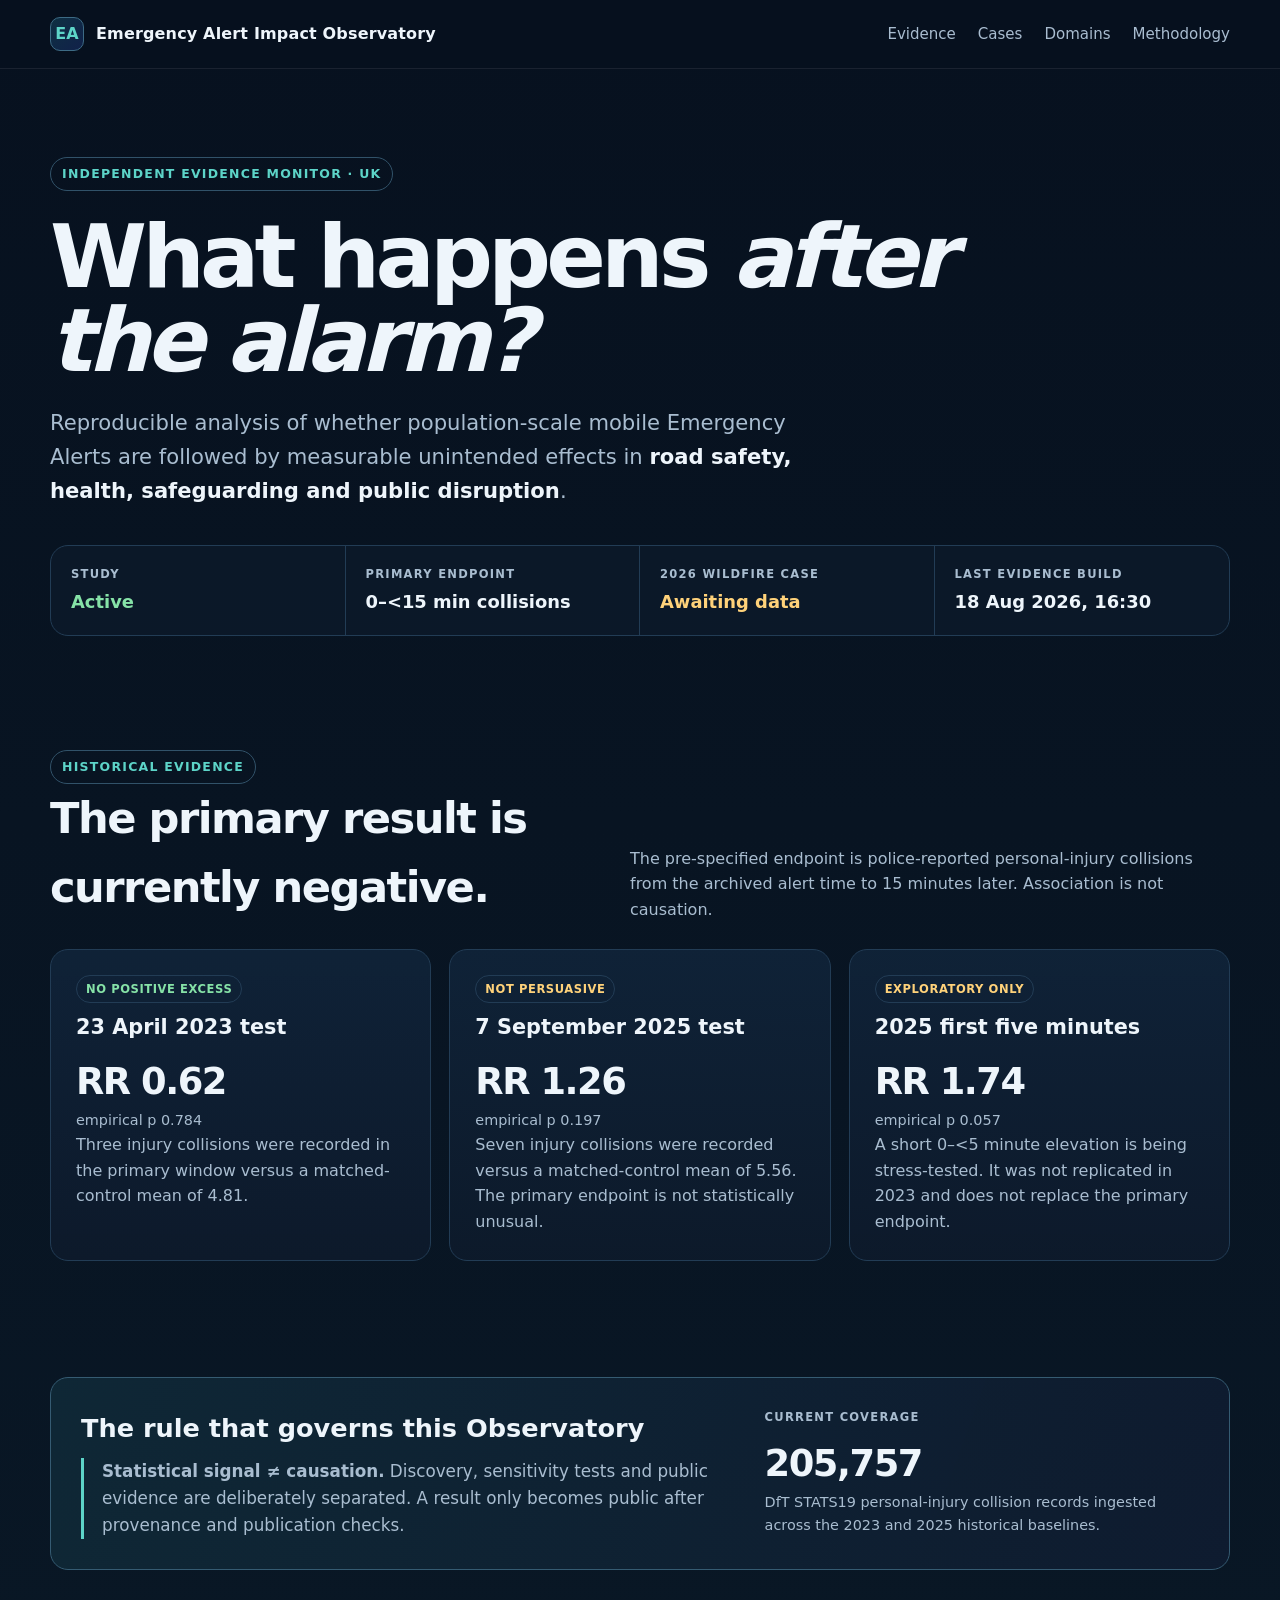
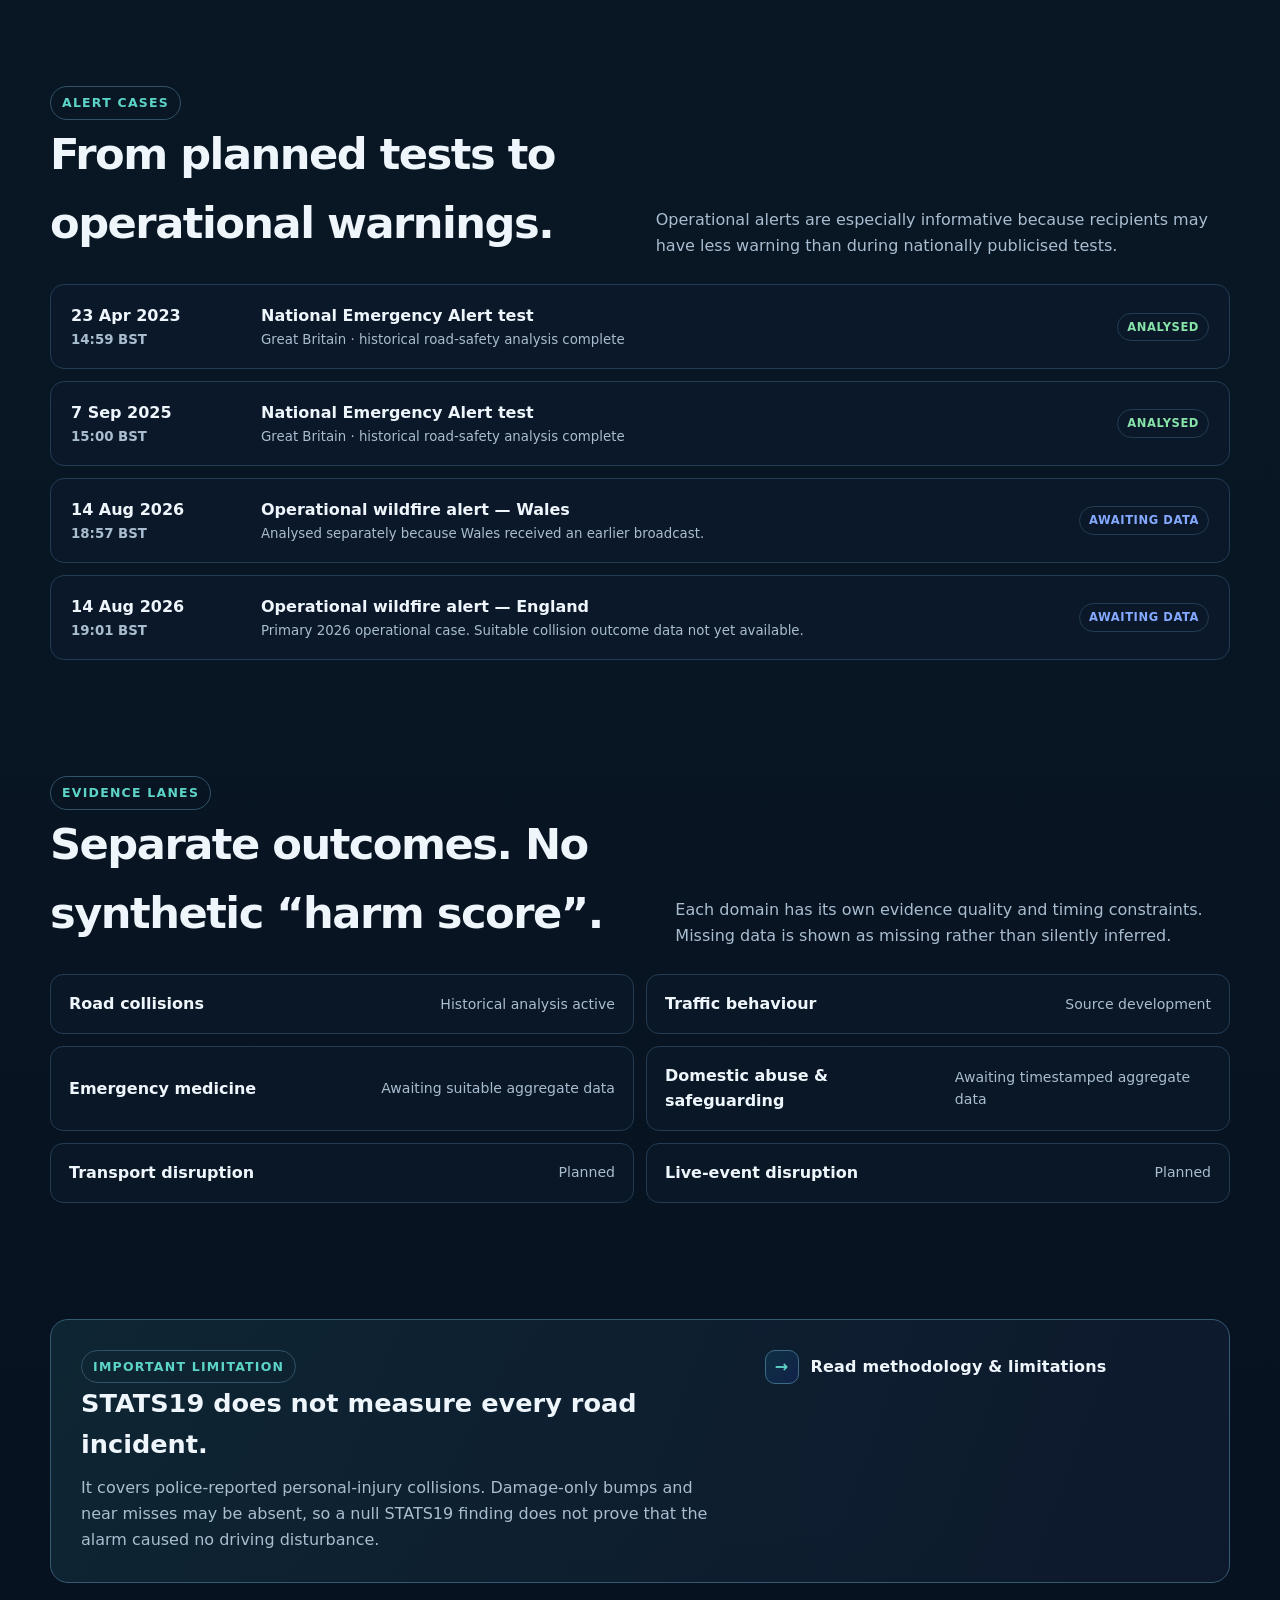
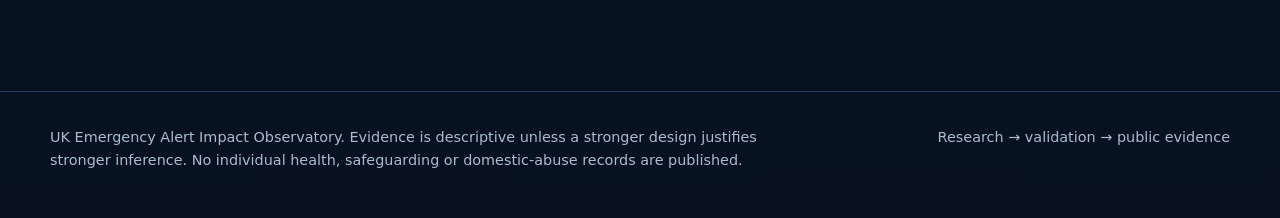
==== index.html @ 48f32cff "Publish Observatory landing page" ====
<!doctype html>
<html lang="en-GB">
<head>
  <meta charset="utf-8">
  <meta name="viewport" content="width=device-width,initial-scale=1">
  <meta name="description" content="Independent, reproducible analysis of whether UK Emergency Alerts have measurable unintended effects on road safety, safeguarding, health and public disruption.">
  <title>UK Emergency Alert Impact Observatory</title>
  <link rel="stylesheet" href="assets/styles.css">
</head>
<body>
<header class="site-header"><div class="wrap nav"><a class="brand" href="./"><span class="mark">EA</span><span>Emergency Alert Impact Observatory</span></a><nav class="nav-links" aria-label="Primary"><a href="#evidence">Evidence</a><a href="#cases">Cases</a><a href="#domains">Domains</a><a href="methodology.html">Methodology</a></nav></div></header>
<main>
<section class="hero"><div class="wrap"><span class="eyebrow">Independent evidence monitor · UK</span><h1>What happens <em>after the alarm?</em></h1><p>Reproducible analysis of whether population-scale mobile Emergency Alerts are followed by measurable unintended effects in <strong>road safety, health, safeguarding and public disruption</strong>.</p><div class="status-strip" aria-label="Study status"><div class="status-item"><div class="kicker">Study</div><div class="metric good">Active</div></div><div class="status-item"><div class="kicker">Primary endpoint</div><div class="metric">0–&lt;15 min collisions</div></div><div class="status-item"><div class="kicker">2026 wildfire case</div><div class="metric wait">Awaiting data</div></div><div class="status-item"><div class="kicker">Last evidence build</div><div class="metric" data-updated>18 Aug 2026</div></div></div></div></section>
<section id="evidence"><div class="wrap"><div class="section-head"><div><span class="eyebrow">Historical evidence</span><h2>The primary result is currently negative.</h2></div><p>The pre-specified endpoint is police-reported personal-injury collisions from the archived alert time to 15 minutes later. Association is not causation.</p></div><div class="grid"><article class="card"><span class="badge good">No positive excess</span><h3>23 April 2023 test</h3><div class="big-number" data-r23>RR 0.62</div><div class="submetric" data-p23>empirical p 0.784</div><p>Three injury collisions were recorded in the primary window versus a matched-control mean of 4.81.</p></article><article class="card"><span class="badge watch">Not persuasive</span><h3>7 September 2025 test</h3><div class="big-number" data-r25>RR 1.26</div><div class="submetric" data-p25>empirical p 0.197</div><p>Seven injury collisions were recorded versus a matched-control mean of 5.56. The primary endpoint is not statistically unusual.</p></article><article class="card"><span class="badge watch">Exploratory only</span><h3>2025 first five minutes</h3><div class="big-number">RR 1.74</div><div class="submetric">empirical p 0.057</div><p>A short 0–&lt;5 minute elevation is being stress-tested. It was not replicated in 2023 and does not replace the primary endpoint.</p></article></div></div></section>
<section><div class="wrap"><div class="callout"><div><h3>The rule that governs this Observatory</h3><p class="principle"><strong>Statistical signal ≠ causation.</strong> Discovery, sensitivity tests and public evidence are deliberately separated. A result only becomes public after provenance and publication checks.</p></div><div><div class="kicker">Current coverage</div><div class="big-number">205,757</div><div class="submetric">DfT STATS19 personal-injury collision records ingested across the 2023 and 2025 historical baselines.</div></div></div></div></section>
<section id="cases"><div class="wrap"><div class="section-head"><div><span class="eyebrow">Alert cases</span><h2>From planned tests to operational warnings.</h2></div><p>Operational alerts are especially informative because recipients may have less warning than during nationally publicised tests.</p></div><div class="timeline"><div class="row"><div class="row-date">23 Apr 2023<small>14:59 BST</small></div><div><strong>National Emergency Alert test</strong><small>Great Britain · historical road-safety analysis complete</small></div><span class="badge good">Analysed</span></div><div class="row"><div class="row-date">7 Sep 2025<small>15:00 BST</small></div><div><strong>National Emergency Alert test</strong><small>Great Britain · historical road-safety analysis complete</small></div><span class="badge good">Analysed</span></div><div class="row"><div class="row-date">14 Aug 2026<small>18:57 BST</small></div><div><strong>Operational wildfire alert — Wales</strong><small>Analysed separately because Wales received an earlier broadcast.</small></div><span class="badge wait">Awaiting data</span></div><div class="row"><div class="row-date">14 Aug 2026<small>19:01 BST</small></div><div><strong>Operational wildfire alert — England</strong><small>Primary 2026 operational case. Suitable collision outcome data not yet available.</small></div><span class="badge wait">Awaiting data</span></div></div></div></section>
<section id="domains"><div class="wrap"><div class="section-head"><div><span class="eyebrow">Evidence lanes</span><h2>Separate outcomes. No synthetic “harm score”.</h2></div><p>Each domain has its own evidence quality and timing constraints. Missing data is shown as missing rather than silently inferred.</p></div><div class="data-lanes"><div class="lane"><span>Road collisions</span><em>Historical analysis active</em></div><div class="lane"><span>Traffic behaviour</span><em>Source development</em></div><div class="lane"><span>Emergency medicine</span><em>Awaiting suitable aggregate data</em></div><div class="lane"><span>Domestic abuse & safeguarding</span><em>Awaiting timestamped aggregate data</em></div><div class="lane"><span>Transport disruption</span><em>Planned</em></div><div class="lane"><span>Live-event disruption</span><em>Planned</em></div></div></div></section>
<section><div class="wrap"><div class="callout"><div><span class="eyebrow">Important limitation</span><h3>STATS19 does not measure every road incident.</h3><p>It covers police-reported personal-injury collisions. Damage-only bumps and near misses may be absent, so a null STATS19 finding does not prove that the alarm caused no driving disturbance.</p></div><div><a class="brand" href="methodology.html"><span class="mark">→</span><span>Read methodology & limitations</span></a></div></div></div></section>
</main>
<footer><div class="wrap footer-grid"><div class="smallprint">UK Emergency Alert Impact Observatory. Evidence is descriptive unless a stronger design justifies stronger inference. No individual health, safeguarding or domestic-abuse records are published.</div><div>Research → validation → public evidence</div></div></footer>
<script src="assets/app.js"></script>
</body></html>
---- assets/styles.css ----
:root{--bg:#07111f;--panel:#0d1a2b;--panel2:#10243a;--text:#eef5fb;--muted:#a9bdd0;--line:#223c55;--accent:#5dd4c8;--accent2:#84a9ff;--warn:#ffd27a;--good:#86e2a7;--max:1180px;--radius:18px}*{box-sizing:border-box}html{scroll-behavior:smooth}body{margin:0;background:linear-gradient(180deg,#07111f 0%,#091725 48%,#07111f 100%);color:var(--text);font:16px/1.6 system-ui,-apple-system,Segoe UI,Roboto,Arial,sans-serif}a{color:inherit}.wrap{width:min(var(--max),calc(100% - 36px));margin:auto}.site-header{position:sticky;top:0;z-index:20;background:rgba(7,17,31,.88);backdrop-filter:blur(14px);border-bottom:1px solid rgba(255,255,255,.08)}.nav{min-height:68px;display:flex;align-items:center;justify-content:space-between;gap:24px}.brand{display:flex;align-items:center;gap:12px;text-decoration:none;font-weight:800;letter-spacing:.01em}.mark{width:34px;height:34px;border-radius:10px;border:1px solid #3d6b85;display:grid;place-items:center;background:linear-gradient(135deg,#0e3042,#11214a);color:var(--accent)}.nav-links{display:flex;gap:22px}.nav-links a{text-decoration:none;color:var(--muted);font-size:.94rem}.nav-links a:hover{color:var(--text)}.hero{padding:88px 0 56px}.eyebrow{display:inline-flex;gap:8px;align-items:center;border:1px solid #315269;border-radius:999px;padding:6px 11px;color:var(--accent);font-size:.78rem;font-weight:800;text-transform:uppercase;letter-spacing:.1em}.hero h1{font-size:clamp(2.6rem,7vw,5.5rem);line-height:.96;letter-spacing:-.055em;margin:24px 0 22px;max-width:970px}.hero p{font-size:clamp(1.05rem,2vw,1.32rem);color:var(--muted);max-width:800px;margin:0}.hero strong{color:var(--text)}.status-strip{margin-top:38px;display:grid;grid-template-columns:repeat(4,1fr);border:1px solid var(--line);border-radius:var(--radius);overflow:hidden;background:rgba(13,26,43,.75)}.status-item{padding:19px 20px;border-right:1px solid var(--line)}.status-item:last-child{border-right:0}.kicker{font-size:.72rem;color:var(--muted);text-transform:uppercase;letter-spacing:.11em;font-weight:800}.metric{font-size:1.12rem;font-weight:760;margin-top:4px}.metric.good{color:var(--good)}.metric.wait{color:var(--warn)}section{padding:58px 0}.section-head{display:flex;justify-content:space-between;gap:30px;align-items:end;margin-bottom:26px}.section-head h2{font-size:clamp(1.75rem,4vw,2.7rem);margin:0;letter-spacing:-.035em}.section-head p{margin:0;max-width:600px;color:var(--muted)}.grid{display:grid;grid-template-columns:repeat(3,1fr);gap:18px}.card{background:linear-gradient(180deg,rgba(16,36,58,.88),rgba(13,26,43,.9));border:1px solid var(--line);border-radius:var(--radius);padding:25px;min-height:230px}.card h3{margin:8px 0 10px;font-size:1.3rem}.card p{color:var(--muted);margin:0}.big-number{font-size:2.3rem;line-height:1;font-weight:850;letter-spacing:-.04em;margin:20px 0 8px}.submetric{color:var(--muted);font-size:.9rem}.badge{display:inline-flex;padding:4px 9px;border-radius:999px;font-size:.72rem;font-weight:800;letter-spacing:.05em;text-transform:uppercase;border:1px solid var(--line)}.badge.good{color:var(--good)}.badge.watch{color:var(--warn)}.badge.wait{color:var(--accent2)}.callout{border:1px solid #355b72;background:linear-gradient(110deg,rgba(26,73,86,.34),rgba(24,36,68,.35));border-radius:var(--radius);padding:30px;display:grid;grid-template-columns:1.2fr .8fr;gap:32px}.callout h3{font-size:1.6rem;margin:0 0 10px}.callout p{color:var(--muted);margin:0}.principle{border-left:3px solid var(--accent);padding-left:18px;font-size:1.05rem}.timeline{display:grid;gap:12px}.row{display:grid;grid-template-columns:170px 1fr auto;gap:20px;align-items:center;padding:18px 20px;border:1px solid var(--line);border-radius:14px;background:rgba(13,26,43,.72)}.row-date{font-weight:750}.row small{display:block;color:var(--muted)}.data-lanes{display:grid;grid-template-columns:repeat(2,1fr);gap:12px}.lane{display:flex;align-items:center;justify-content:space-between;gap:18px;padding:16px 18px;border:1px solid var(--line);border-radius:13px;background:rgba(13,26,43,.6)}.lane span:first-child{font-weight:700}.lane em{font-style:normal;color:var(--muted);font-size:.88rem}footer{border-top:1px solid var(--line);margin-top:50px;padding:34px 0 46px;color:var(--muted);font-size:.9rem}.footer-grid{display:flex;justify-content:space-between;gap:24px}.smallprint{max-width:760px}@media(max-width:850px){.nav-links{display:none}.status-strip,.grid{grid-template-columns:1fr 1fr}.status-item:nth-child(2){border-right:0}.status-item{border-bottom:1px solid var(--line)}.callout{grid-template-columns:1fr}.row{grid-template-columns:1fr}.data-lanes{grid-template-columns:1fr}}@media(max-width:560px){.hero{padding-top:62px}.status-strip,.grid{grid-template-columns:1fr}.status-item{border-right:0}.section-head{align-items:start;flex-direction:column}.footer-grid{flex-direction:column}}
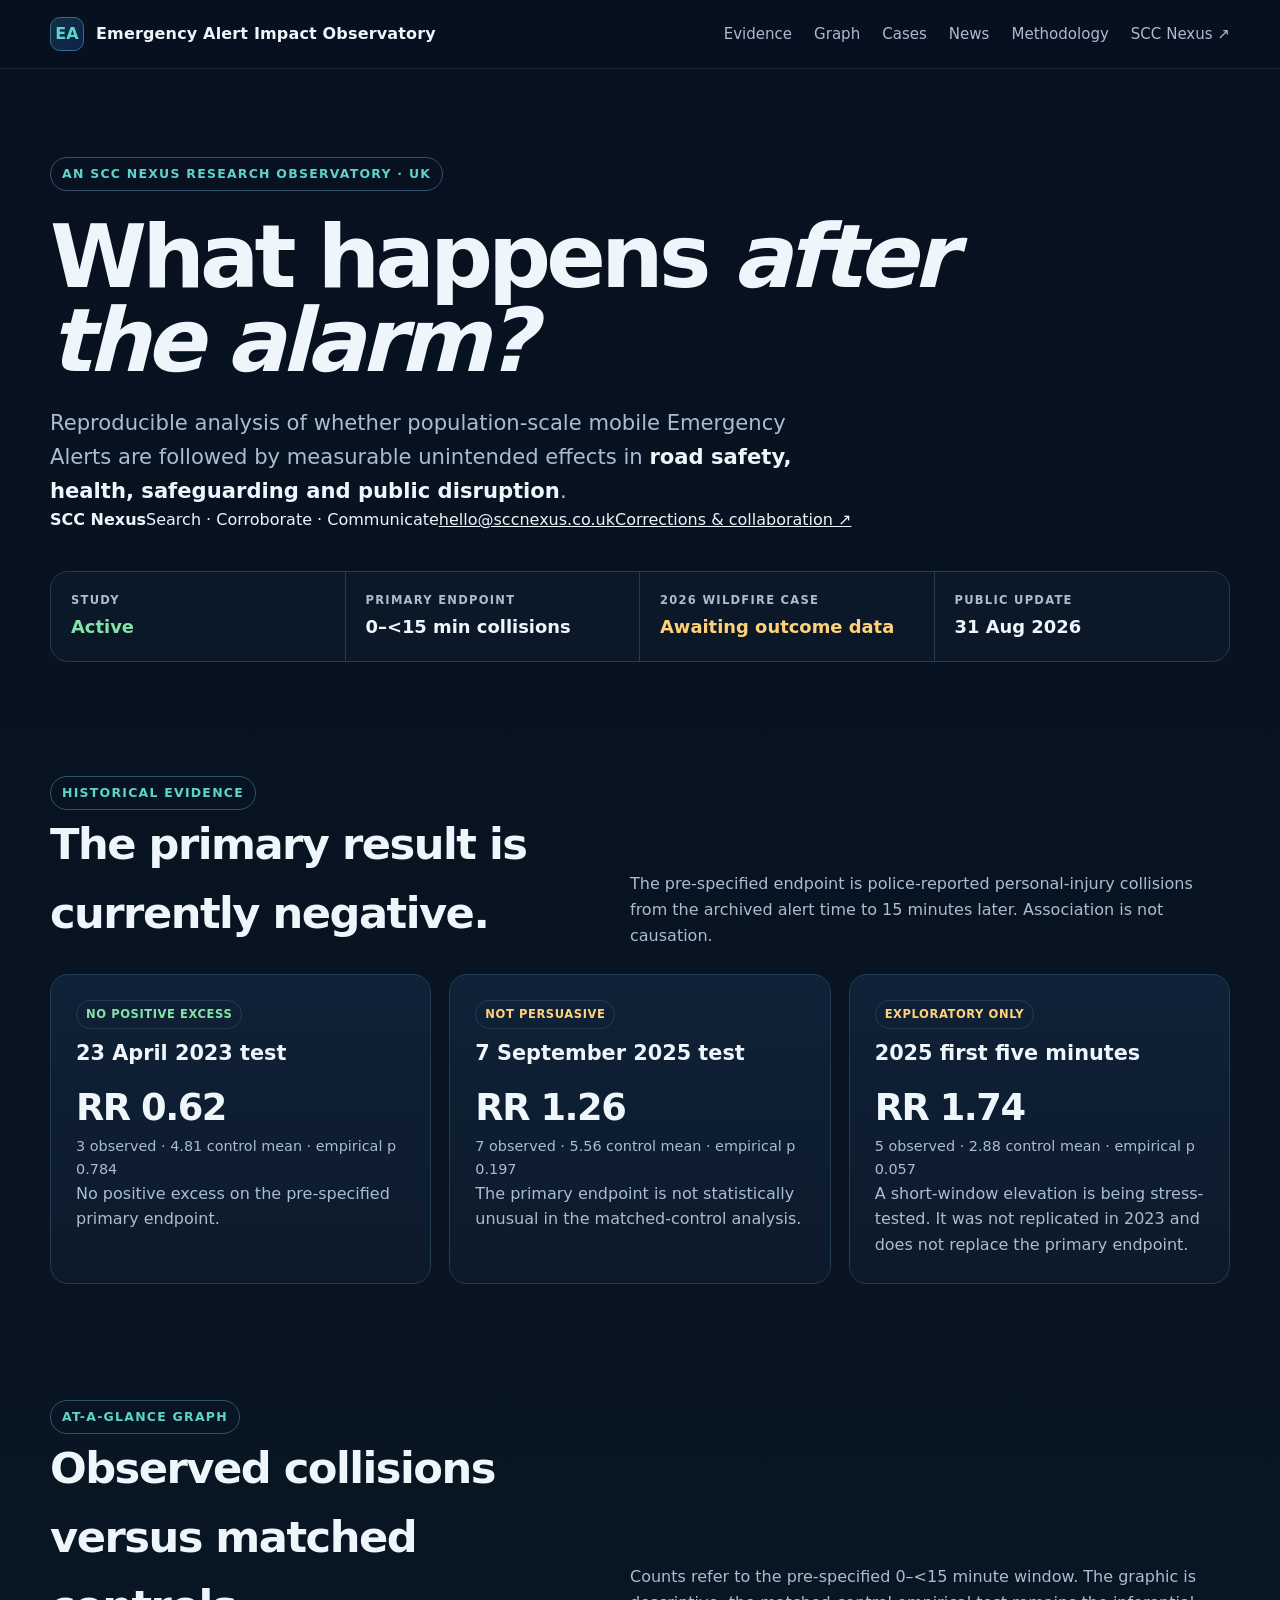
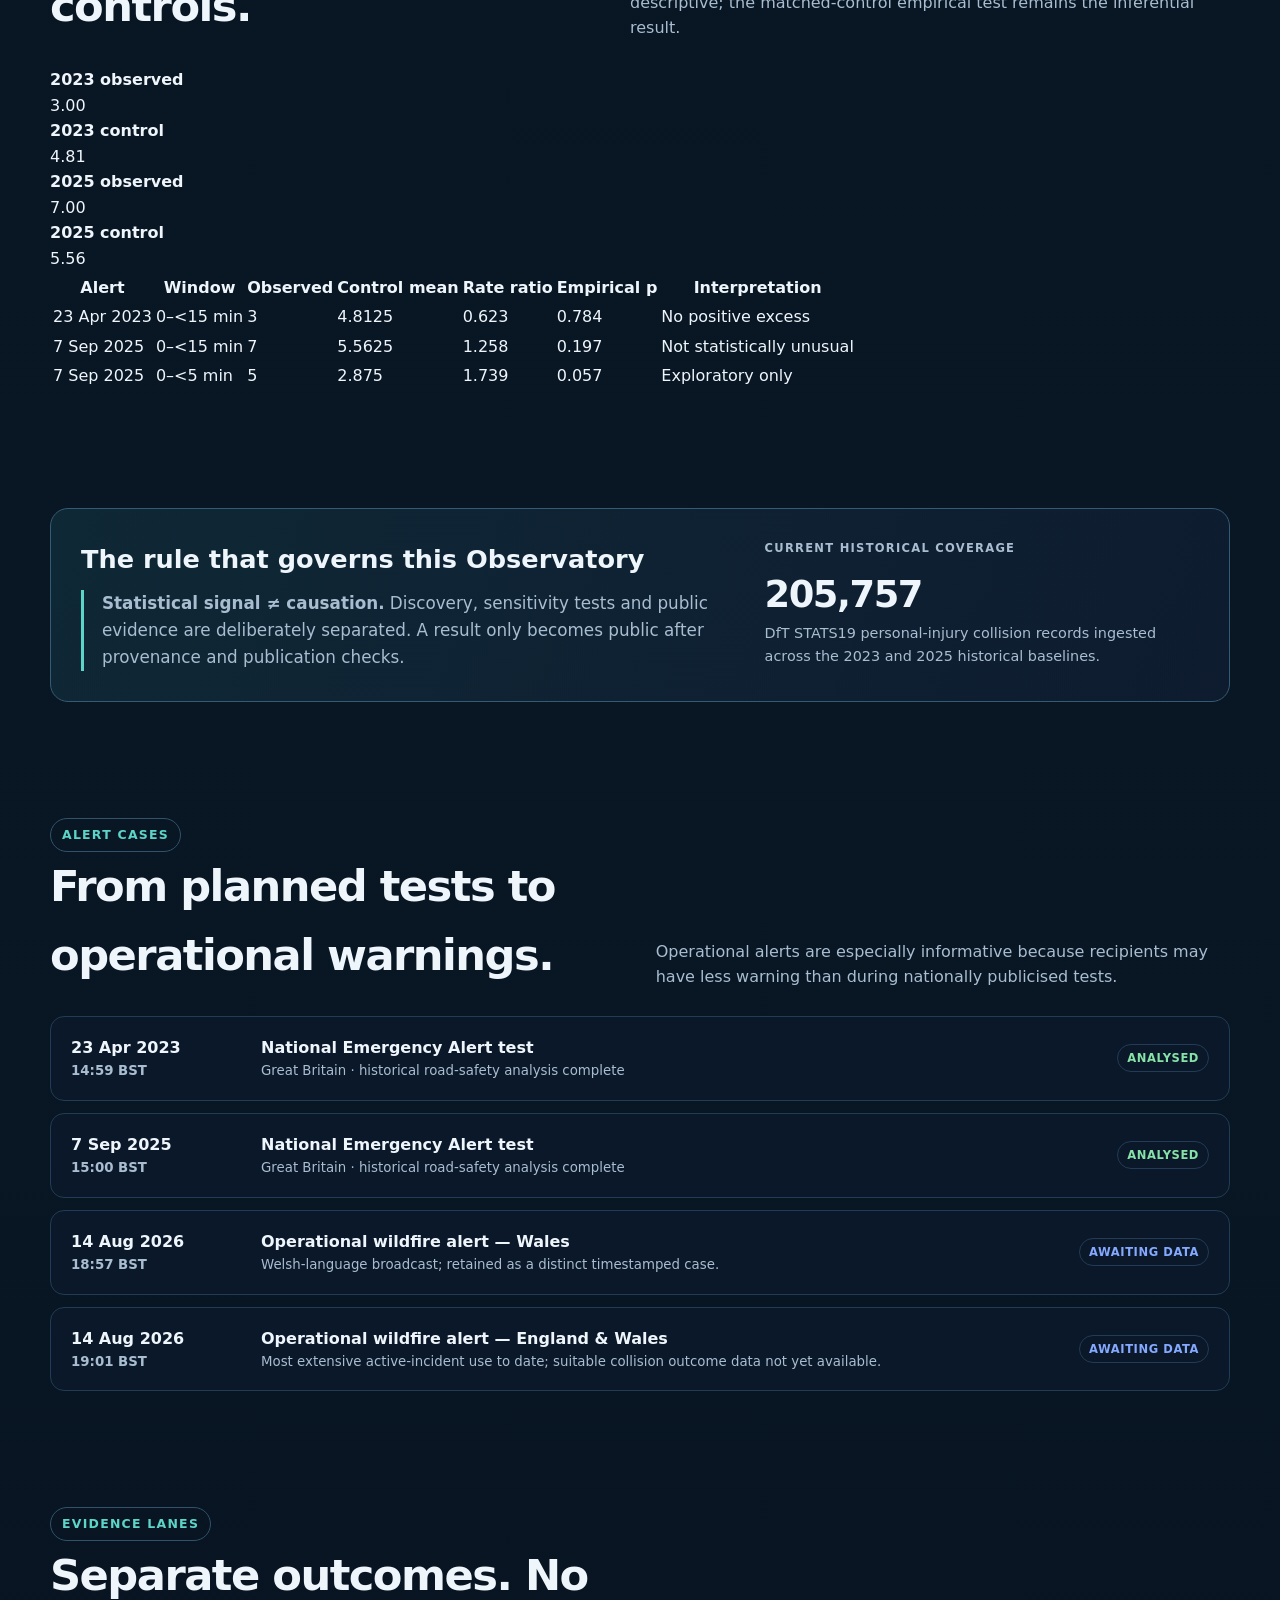
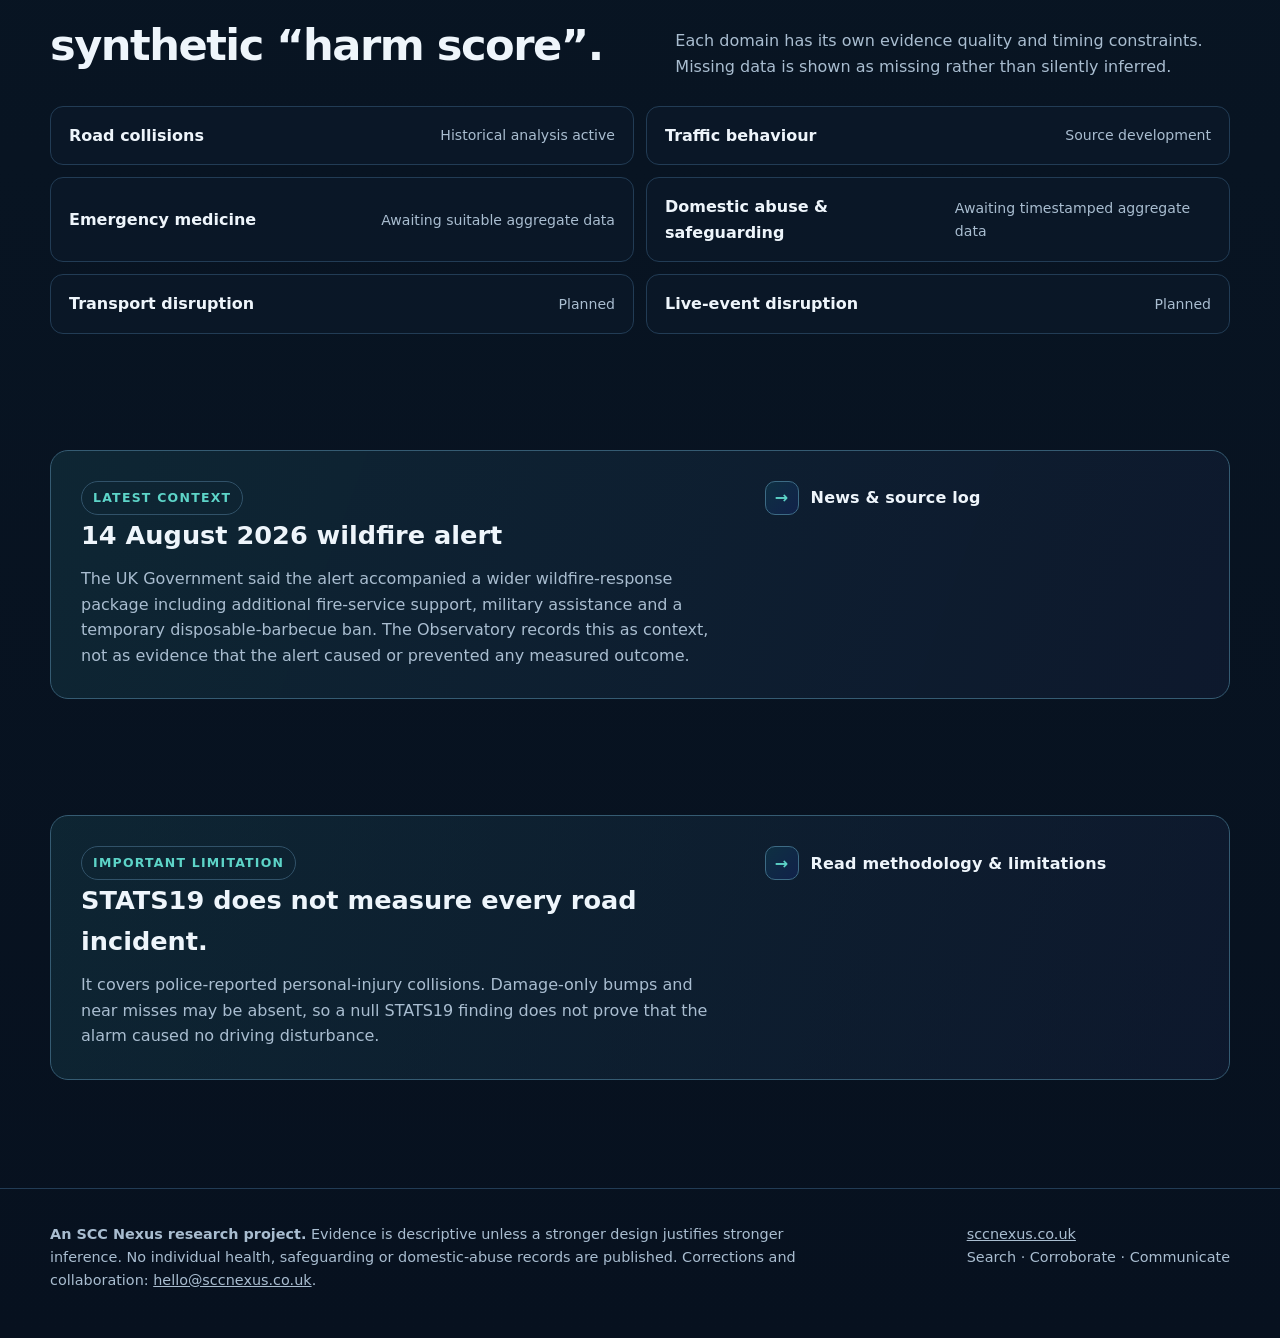
==== commit d543ae04: "Affiliate Observatory with SCC Nexus and expand public evidence dashboard" ====
--- a/index.html
+++ b/index.html
@@ -1,22 +1,22 @@
 <!doctype html>
 <html lang="en-GB">
 <head>
-  <meta charset="utf-8">
-  <meta name="viewport" content="width=device-width,initial-scale=1">
-  <meta name="description" content="Independent, reproducible analysis of whether UK Emergency Alerts have measurable unintended effects on road safety, safeguarding, health and public disruption.">
-  <title>UK Emergency Alert Impact Observatory</title>
-  <link rel="stylesheet" href="assets/styles.css">
+<meta charset="utf-8"><meta name="viewport" content="width=device-width,initial-scale=1">
+<meta name="description" content="SCC Nexus UK Emergency Alert Impact Observatory: independent, reproducible analysis of measurable effects following UK Emergency Alerts.">
+<title>UK Emergency Alert Impact Observatory | SCC Nexus</title>
+<link rel="stylesheet" href="assets/styles.css">
 </head>
 <body>
-<header class="site-header"><div class="wrap nav"><a class="brand" href="./"><span class="mark">EA</span><span>Emergency Alert Impact Observatory</span></a><nav class="nav-links" aria-label="Primary"><a href="#evidence">Evidence</a><a href="#cases">Cases</a><a href="#domains">Domains</a><a href="methodology.html">Methodology</a></nav></div></header>
+<header class="site-header"><div class="wrap nav"><a class="brand" href="./"><span class="mark">EA</span><span>Emergency Alert Impact Observatory</span></a><nav class="nav-links" aria-label="Primary"><a href="#evidence">Evidence</a><a href="#chart">Graph</a><a href="#cases">Cases</a><a href="news.html">News</a><a href="methodology.html">Methodology</a><a href="https://sccnexus.co.uk/" target="_blank" rel="noopener">SCC Nexus ↗</a></nav></div></header>
 <main>
-<section class="hero"><div class="wrap"><span class="eyebrow">Independent evidence monitor · UK</span><h1>What happens <em>after the alarm?</em></h1><p>Reproducible analysis of whether population-scale mobile Emergency Alerts are followed by measurable unintended effects in <strong>road safety, health, safeguarding and public disruption</strong>.</p><div class="status-strip" aria-label="Study status"><div class="status-item"><div class="kicker">Study</div><div class="metric good">Active</div></div><div class="status-item"><div class="kicker">Primary endpoint</div><div class="metric">0–&lt;15 min collisions</div></div><div class="status-item"><div class="kicker">2026 wildfire case</div><div class="metric wait">Awaiting data</div></div><div class="status-item"><div class="kicker">Last evidence build</div><div class="metric" data-updated>18 Aug 2026</div></div></div></div></section>
-<section id="evidence"><div class="wrap"><div class="section-head"><div><span class="eyebrow">Historical evidence</span><h2>The primary result is currently negative.</h2></div><p>The pre-specified endpoint is police-reported personal-injury collisions from the archived alert time to 15 minutes later. Association is not causation.</p></div><div class="grid"><article class="card"><span class="badge good">No positive excess</span><h3>23 April 2023 test</h3><div class="big-number" data-r23>RR 0.62</div><div class="submetric" data-p23>empirical p 0.784</div><p>Three injury collisions were recorded in the primary window versus a matched-control mean of 4.81.</p></article><article class="card"><span class="badge watch">Not persuasive</span><h3>7 September 2025 test</h3><div class="big-number" data-r25>RR 1.26</div><div class="submetric" data-p25>empirical p 0.197</div><p>Seven injury collisions were recorded versus a matched-control mean of 5.56. The primary endpoint is not statistically unusual.</p></article><article class="card"><span class="badge watch">Exploratory only</span><h3>2025 first five minutes</h3><div class="big-number">RR 1.74</div><div class="submetric">empirical p 0.057</div><p>A short 0–&lt;5 minute elevation is being stress-tested. It was not replicated in 2023 and does not replace the primary endpoint.</p></article></div></div></section>
-<section><div class="wrap"><div class="callout"><div><h3>The rule that governs this Observatory</h3><p class="principle"><strong>Statistical signal ≠ causation.</strong> Discovery, sensitivity tests and public evidence are deliberately separated. A result only becomes public after provenance and publication checks.</p></div><div><div class="kicker">Current coverage</div><div class="big-number">205,757</div><div class="submetric">DfT STATS19 personal-injury collision records ingested across the 2023 and 2025 historical baselines.</div></div></div></div></section>
-<section id="cases"><div class="wrap"><div class="section-head"><div><span class="eyebrow">Alert cases</span><h2>From planned tests to operational warnings.</h2></div><p>Operational alerts are especially informative because recipients may have less warning than during nationally publicised tests.</p></div><div class="timeline"><div class="row"><div class="row-date">23 Apr 2023<small>14:59 BST</small></div><div><strong>National Emergency Alert test</strong><small>Great Britain · historical road-safety analysis complete</small></div><span class="badge good">Analysed</span></div><div class="row"><div class="row-date">7 Sep 2025<small>15:00 BST</small></div><div><strong>National Emergency Alert test</strong><small>Great Britain · historical road-safety analysis complete</small></div><span class="badge good">Analysed</span></div><div class="row"><div class="row-date">14 Aug 2026<small>18:57 BST</small></div><div><strong>Operational wildfire alert — Wales</strong><small>Analysed separately because Wales received an earlier broadcast.</small></div><span class="badge wait">Awaiting data</span></div><div class="row"><div class="row-date">14 Aug 2026<small>19:01 BST</small></div><div><strong>Operational wildfire alert — England</strong><small>Primary 2026 operational case. Suitable collision outcome data not yet available.</small></div><span class="badge wait">Awaiting data</span></div></div></div></section>
+<section class="hero"><div class="wrap"><span class="eyebrow">An SCC Nexus research observatory · UK</span><h1>What happens <em>after the alarm?</em></h1><p>Reproducible analysis of whether population-scale mobile Emergency Alerts are followed by measurable unintended effects in <strong>road safety, health, safeguarding and public disruption</strong>.</p><div class="affiliation"><strong>SCC Nexus</strong><span>Search · Corroborate · Communicate</span><a href="mailto:hello@sccnexus.co.uk">hello@sccnexus.co.uk</a><a href="https://sccnexus.co.uk/contact.html" target="_blank" rel="noopener">Corrections & collaboration ↗</a></div><div class="status-strip" aria-label="Study status"><div class="status-item"><div class="kicker">Study</div><div class="metric good">Active</div></div><div class="status-item"><div class="kicker">Primary endpoint</div><div class="metric">0–&lt;15 min collisions</div></div><div class="status-item"><div class="kicker">2026 wildfire case</div><div class="metric wait">Awaiting outcome data</div></div><div class="status-item"><div class="kicker">Public update</div><div class="metric">31 Aug 2026</div></div></div></div></section>
+<section id="evidence"><div class="wrap"><div class="section-head"><div><span class="eyebrow">Historical evidence</span><h2>The primary result is currently negative.</h2></div><p>The pre-specified endpoint is police-reported personal-injury collisions from the archived alert time to 15 minutes later. Association is not causation.</p></div><div class="grid"><article class="card"><span class="badge good">No positive excess</span><h3>23 April 2023 test</h3><div class="big-number">RR 0.62</div><div class="submetric">3 observed · 4.81 control mean · empirical p 0.784</div><p>No positive excess on the pre-specified primary endpoint.</p></article><article class="card"><span class="badge watch">Not persuasive</span><h3>7 September 2025 test</h3><div class="big-number">RR 1.26</div><div class="submetric">7 observed · 5.56 control mean · empirical p 0.197</div><p>The primary endpoint is not statistically unusual in the matched-control analysis.</p></article><article class="card"><span class="badge watch">Exploratory only</span><h3>2025 first five minutes</h3><div class="big-number">RR 1.74</div><div class="submetric">5 observed · 2.88 control mean · empirical p 0.057</div><p>A short-window elevation is being stress-tested. It was not replicated in 2023 and does not replace the primary endpoint.</p></article></div></div></section>
+<section id="chart"><div class="wrap"><div class="section-head"><div><span class="eyebrow">At-a-glance graph</span><h2>Observed collisions versus matched controls.</h2></div><p>Counts refer to the pre-specified 0–&lt;15 minute window. The graphic is descriptive; the matched-control empirical test remains the inferential result.</p></div><div class="chart-card" role="img" aria-label="Observed and matched-control mean personal-injury collision counts for 2023 and 2025 alert tests"><div class="chart-row"><strong>2023 observed</strong><div class="bar"><i style="width:42%"></i></div><span>3.00</span></div><div class="chart-row muted-bar"><strong>2023 control</strong><div class="bar"><i style="width:67%"></i></div><span>4.81</span></div><div class="chart-row"><strong>2025 observed</strong><div class="bar"><i style="width:97%"></i></div><span>7.00</span></div><div class="chart-row muted-bar"><strong>2025 control</strong><div class="bar"><i style="width:77%"></i></div><span>5.56</span></div></div><div class="table-wrap"><table><thead><tr><th>Alert</th><th>Window</th><th>Observed</th><th>Control mean</th><th>Rate ratio</th><th>Empirical p</th><th>Interpretation</th></tr></thead><tbody><tr><td>23 Apr 2023</td><td>0–&lt;15 min</td><td>3</td><td>4.8125</td><td>0.623</td><td>0.784</td><td>No positive excess</td></tr><tr><td>7 Sep 2025</td><td>0–&lt;15 min</td><td>7</td><td>5.5625</td><td>1.258</td><td>0.197</td><td>Not statistically unusual</td></tr><tr><td>7 Sep 2025</td><td>0–&lt;5 min</td><td>5</td><td>2.875</td><td>1.739</td><td>0.057</td><td>Exploratory only</td></tr></tbody></table></div></div></section>
+<section><div class="wrap"><div class="callout"><div><h3>The rule that governs this Observatory</h3><p class="principle"><strong>Statistical signal ≠ causation.</strong> Discovery, sensitivity tests and public evidence are deliberately separated. A result only becomes public after provenance and publication checks.</p></div><div><div class="kicker">Current historical coverage</div><div class="big-number">205,757</div><div class="submetric">DfT STATS19 personal-injury collision records ingested across the 2023 and 2025 historical baselines.</div></div></div></div></section>
+<section id="cases"><div class="wrap"><div class="section-head"><div><span class="eyebrow">Alert cases</span><h2>From planned tests to operational warnings.</h2></div><p>Operational alerts are especially informative because recipients may have less warning than during nationally publicised tests.</p></div><div class="timeline"><div class="row"><div class="row-date">23 Apr 2023<small>14:59 BST</small></div><div><strong>National Emergency Alert test</strong><small>Great Britain · historical road-safety analysis complete</small></div><span class="badge good">Analysed</span></div><div class="row"><div class="row-date">7 Sep 2025<small>15:00 BST</small></div><div><strong>National Emergency Alert test</strong><small>Great Britain · historical road-safety analysis complete</small></div><span class="badge good">Analysed</span></div><div class="row"><div class="row-date">14 Aug 2026<small>18:57 BST</small></div><div><strong>Operational wildfire alert — Wales</strong><small>Welsh-language broadcast; retained as a distinct timestamped case.</small></div><span class="badge wait">Awaiting data</span></div><div class="row"><div class="row-date">14 Aug 2026<small>19:01 BST</small></div><div><strong>Operational wildfire alert — England & Wales</strong><small>Most extensive active-incident use to date; suitable collision outcome data not yet available.</small></div><span class="badge wait">Awaiting data</span></div></div></div></section>
 <section id="domains"><div class="wrap"><div class="section-head"><div><span class="eyebrow">Evidence lanes</span><h2>Separate outcomes. No synthetic “harm score”.</h2></div><p>Each domain has its own evidence quality and timing constraints. Missing data is shown as missing rather than silently inferred.</p></div><div class="data-lanes"><div class="lane"><span>Road collisions</span><em>Historical analysis active</em></div><div class="lane"><span>Traffic behaviour</span><em>Source development</em></div><div class="lane"><span>Emergency medicine</span><em>Awaiting suitable aggregate data</em></div><div class="lane"><span>Domestic abuse & safeguarding</span><em>Awaiting timestamped aggregate data</em></div><div class="lane"><span>Transport disruption</span><em>Planned</em></div><div class="lane"><span>Live-event disruption</span><em>Planned</em></div></div></div></section>
+<section><div class="wrap"><div class="callout"><div><span class="eyebrow">Latest context</span><h3>14 August 2026 wildfire alert</h3><p>The UK Government said the alert accompanied a wider wildfire-response package including additional fire-service support, military assistance and a temporary disposable-barbecue ban. The Observatory records this as context, not as evidence that the alert caused or prevented any measured outcome.</p></div><div><a class="brand" href="news.html"><span class="mark">→</span><span>News & source log</span></a></div></div></div></section>
 <section><div class="wrap"><div class="callout"><div><span class="eyebrow">Important limitation</span><h3>STATS19 does not measure every road incident.</h3><p>It covers police-reported personal-injury collisions. Damage-only bumps and near misses may be absent, so a null STATS19 finding does not prove that the alarm caused no driving disturbance.</p></div><div><a class="brand" href="methodology.html"><span class="mark">→</span><span>Read methodology & limitations</span></a></div></div></div></section>
 </main>
-<footer><div class="wrap footer-grid"><div class="smallprint">UK Emergency Alert Impact Observatory. Evidence is descriptive unless a stronger design justifies stronger inference. No individual health, safeguarding or domestic-abuse records are published.</div><div>Research → validation → public evidence</div></div></footer>
-<script src="assets/app.js"></script>
-</body></html>
+<footer><div class="wrap footer-grid"><div class="smallprint"><strong>An SCC Nexus research project.</strong> Evidence is descriptive unless a stronger design justifies stronger inference. No individual health, safeguarding or domestic-abuse records are published. Corrections and collaboration: <a href="mailto:hello@sccnexus.co.uk">hello@sccnexus.co.uk</a>.</div><div><a href="https://sccnexus.co.uk/" target="_blank" rel="noopener">sccnexus.co.uk</a><br>Search · Corroborate · Communicate</div></div></footer>
+</body></html>
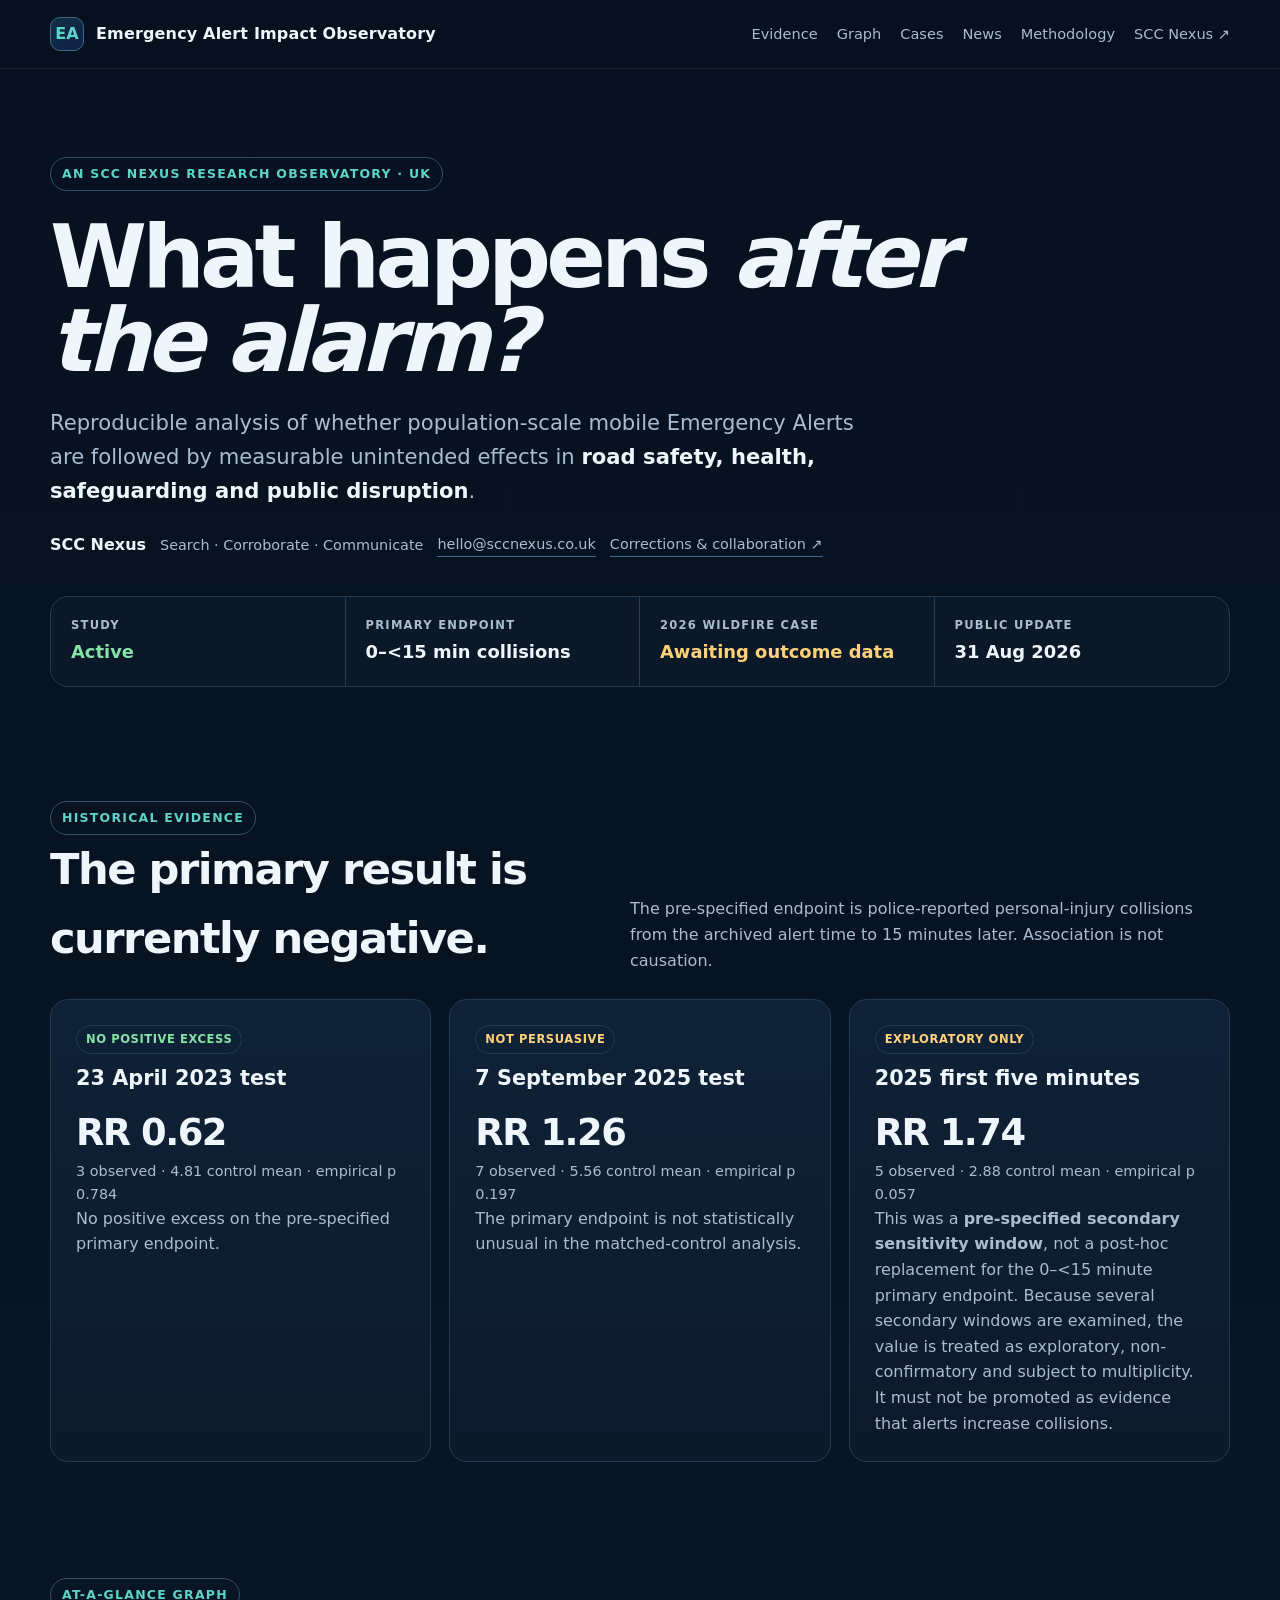
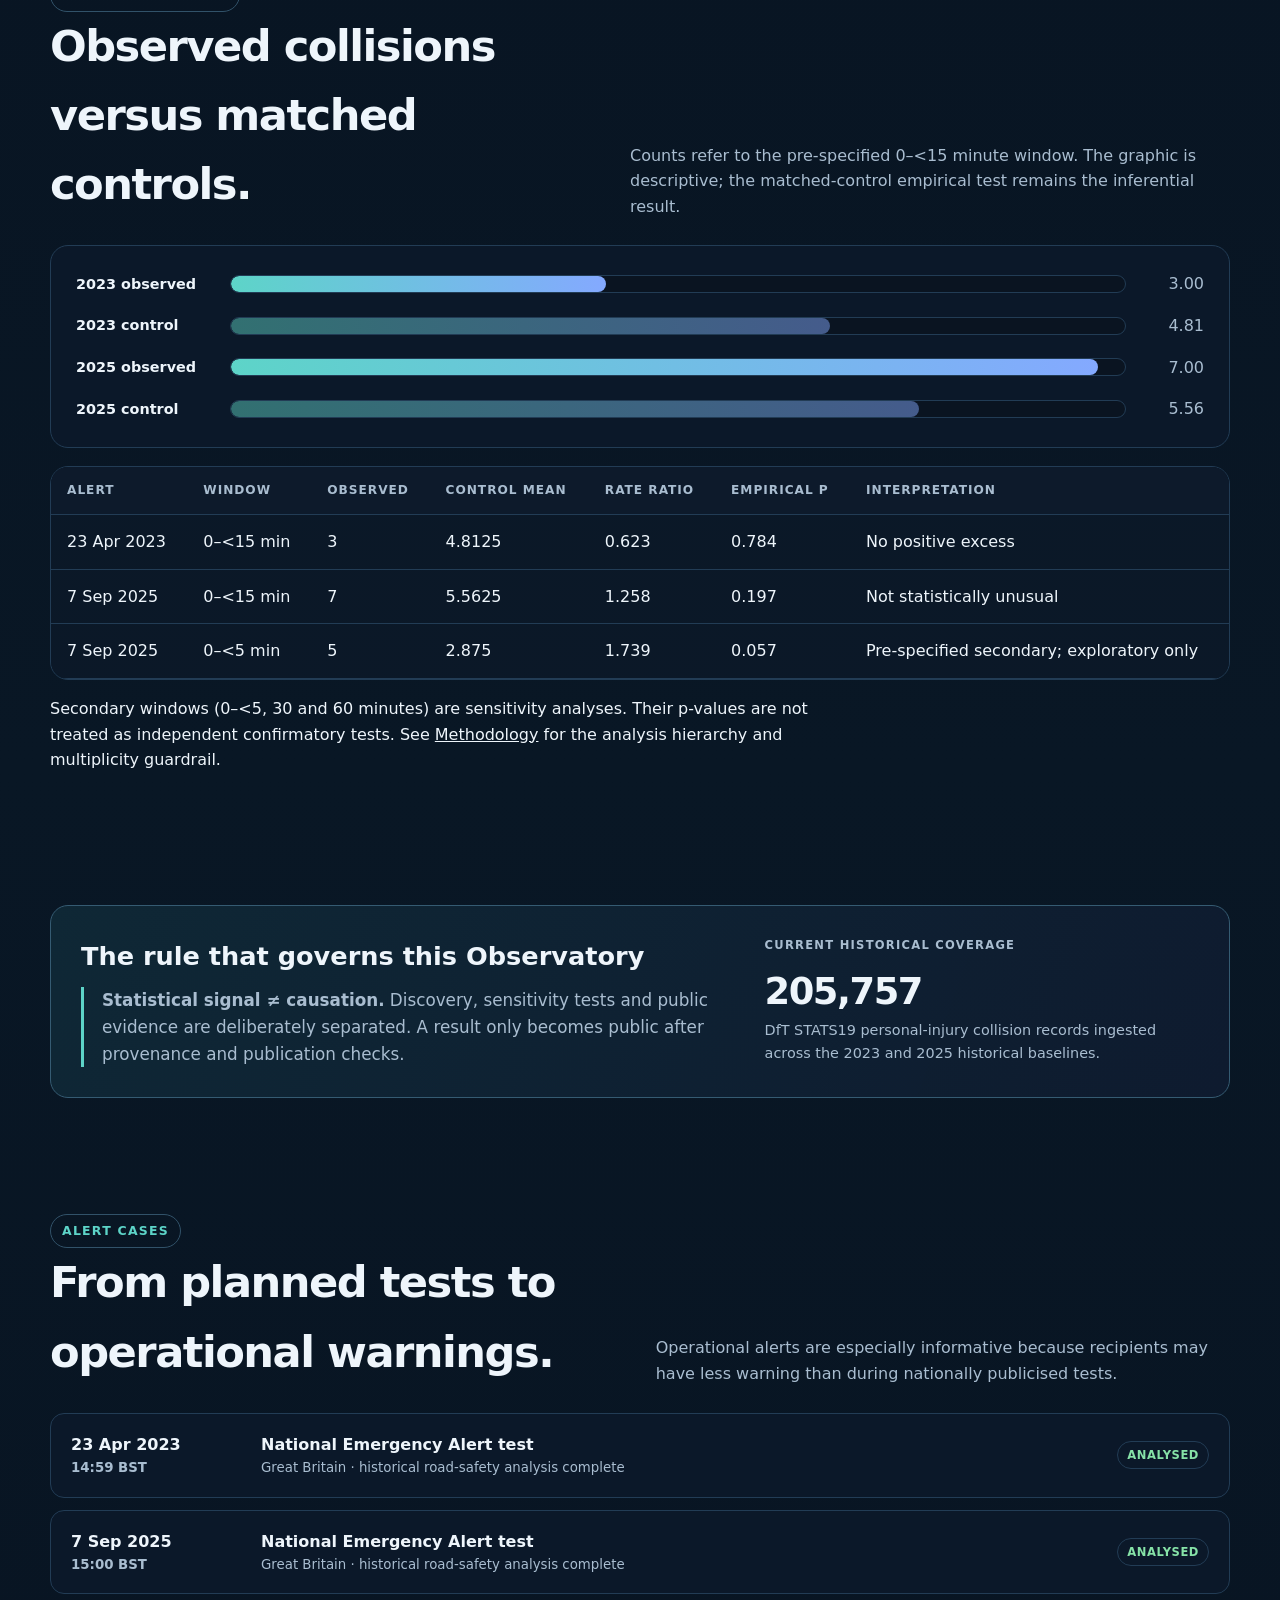
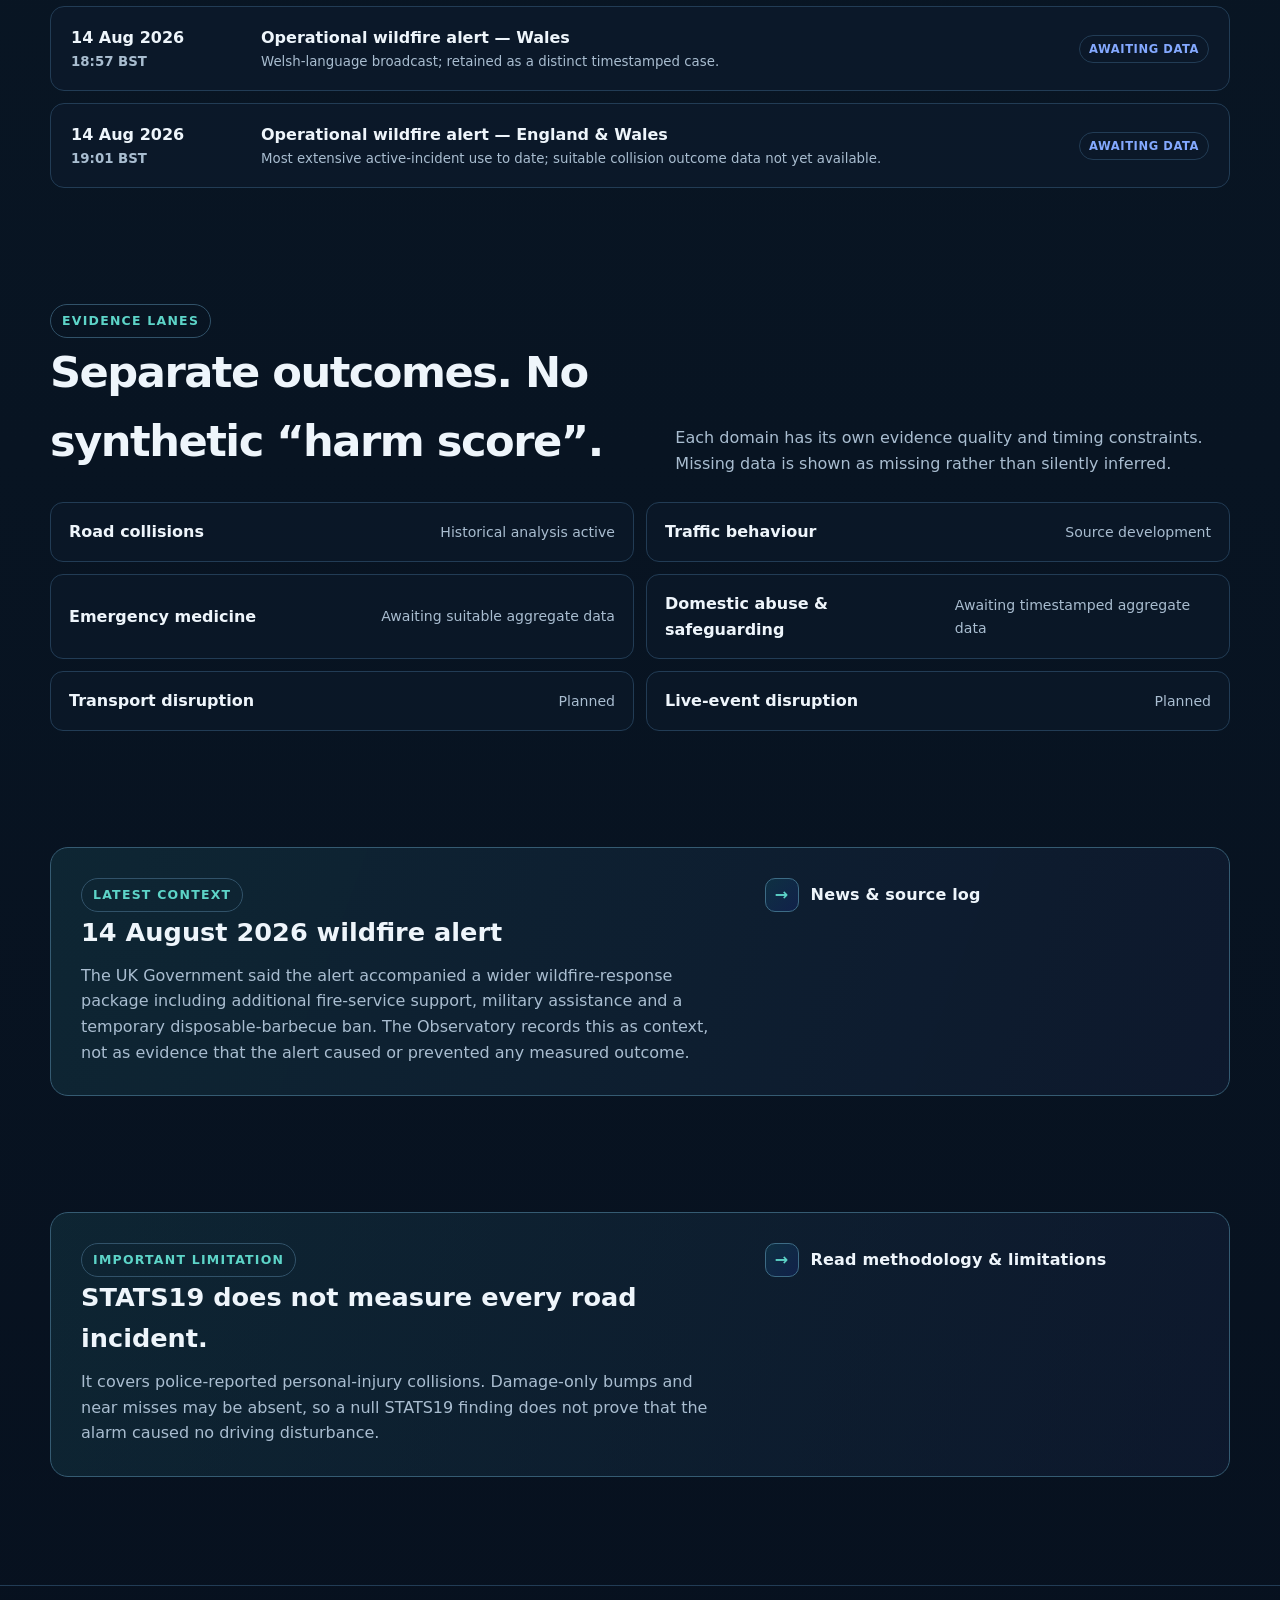
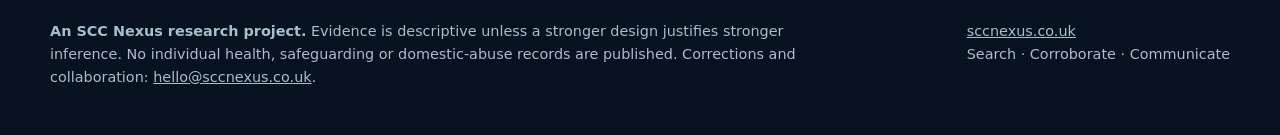
==== commit a08f4d48: "results: harden exploratory-window interpretation" ====
--- a/index.html
+++ b/index.html
@@ -4,14 +4,16 @@
 <meta charset="utf-8"><meta name="viewport" content="width=device-width,initial-scale=1">
 <meta name="description" content="SCC Nexus UK Emergency Alert Impact Observatory: independent, reproducible analysis of measurable effects following UK Emergency Alerts.">
 <title>UK Emergency Alert Impact Observatory | SCC Nexus</title>
+<link rel="canonical" href="https://sccwebdesignwork.github.io/UK-Emergency-Alert-Impact-Observatory/">
+<meta name="robots" content="index,follow">
 <link rel="stylesheet" href="assets/styles.css">
 </head>
 <body>
 <header class="site-header"><div class="wrap nav"><a class="brand" href="./"><span class="mark">EA</span><span>Emergency Alert Impact Observatory</span></a><nav class="nav-links" aria-label="Primary"><a href="#evidence">Evidence</a><a href="#chart">Graph</a><a href="#cases">Cases</a><a href="news.html">News</a><a href="methodology.html">Methodology</a><a href="https://sccnexus.co.uk/" target="_blank" rel="noopener">SCC Nexus ↗</a></nav></div></header>
 <main>
 <section class="hero"><div class="wrap"><span class="eyebrow">An SCC Nexus research observatory · UK</span><h1>What happens <em>after the alarm?</em></h1><p>Reproducible analysis of whether population-scale mobile Emergency Alerts are followed by measurable unintended effects in <strong>road safety, health, safeguarding and public disruption</strong>.</p><div class="affiliation"><strong>SCC Nexus</strong><span>Search · Corroborate · Communicate</span><a href="mailto:hello@sccnexus.co.uk">hello@sccnexus.co.uk</a><a href="https://sccnexus.co.uk/contact.html" target="_blank" rel="noopener">Corrections & collaboration ↗</a></div><div class="status-strip" aria-label="Study status"><div class="status-item"><div class="kicker">Study</div><div class="metric good">Active</div></div><div class="status-item"><div class="kicker">Primary endpoint</div><div class="metric">0–&lt;15 min collisions</div></div><div class="status-item"><div class="kicker">2026 wildfire case</div><div class="metric wait">Awaiting outcome data</div></div><div class="status-item"><div class="kicker">Public update</div><div class="metric">31 Aug 2026</div></div></div></div></section>
-<section id="evidence"><div class="wrap"><div class="section-head"><div><span class="eyebrow">Historical evidence</span><h2>The primary result is currently negative.</h2></div><p>The pre-specified endpoint is police-reported personal-injury collisions from the archived alert time to 15 minutes later. Association is not causation.</p></div><div class="grid"><article class="card"><span class="badge good">No positive excess</span><h3>23 April 2023 test</h3><div class="big-number">RR 0.62</div><div class="submetric">3 observed · 4.81 control mean · empirical p 0.784</div><p>No positive excess on the pre-specified primary endpoint.</p></article><article class="card"><span class="badge watch">Not persuasive</span><h3>7 September 2025 test</h3><div class="big-number">RR 1.26</div><div class="submetric">7 observed · 5.56 control mean · empirical p 0.197</div><p>The primary endpoint is not statistically unusual in the matched-control analysis.</p></article><article class="card"><span class="badge watch">Exploratory only</span><h3>2025 first five minutes</h3><div class="big-number">RR 1.74</div><div class="submetric">5 observed · 2.88 control mean · empirical p 0.057</div><p>A short-window elevation is being stress-tested. It was not replicated in 2023 and does not replace the primary endpoint.</p></article></div></div></section>
-<section id="chart"><div class="wrap"><div class="section-head"><div><span class="eyebrow">At-a-glance graph</span><h2>Observed collisions versus matched controls.</h2></div><p>Counts refer to the pre-specified 0–&lt;15 minute window. The graphic is descriptive; the matched-control empirical test remains the inferential result.</p></div><div class="chart-card" role="img" aria-label="Observed and matched-control mean personal-injury collision counts for 2023 and 2025 alert tests"><div class="chart-row"><strong>2023 observed</strong><div class="bar"><i style="width:42%"></i></div><span>3.00</span></div><div class="chart-row muted-bar"><strong>2023 control</strong><div class="bar"><i style="width:67%"></i></div><span>4.81</span></div><div class="chart-row"><strong>2025 observed</strong><div class="bar"><i style="width:97%"></i></div><span>7.00</span></div><div class="chart-row muted-bar"><strong>2025 control</strong><div class="bar"><i style="width:77%"></i></div><span>5.56</span></div></div><div class="table-wrap"><table><thead><tr><th>Alert</th><th>Window</th><th>Observed</th><th>Control mean</th><th>Rate ratio</th><th>Empirical p</th><th>Interpretation</th></tr></thead><tbody><tr><td>23 Apr 2023</td><td>0–&lt;15 min</td><td>3</td><td>4.8125</td><td>0.623</td><td>0.784</td><td>No positive excess</td></tr><tr><td>7 Sep 2025</td><td>0–&lt;15 min</td><td>7</td><td>5.5625</td><td>1.258</td><td>0.197</td><td>Not statistically unusual</td></tr><tr><td>7 Sep 2025</td><td>0–&lt;5 min</td><td>5</td><td>2.875</td><td>1.739</td><td>0.057</td><td>Exploratory only</td></tr></tbody></table></div></div></section>
+<section id="evidence"><div class="wrap"><div class="section-head"><div><span class="eyebrow">Historical evidence</span><h2>The primary result is currently negative.</h2></div><p>The pre-specified endpoint is police-reported personal-injury collisions from the archived alert time to 15 minutes later. Association is not causation.</p></div><div class="grid"><article class="card"><span class="badge good">No positive excess</span><h3>23 April 2023 test</h3><div class="big-number">RR 0.62</div><div class="submetric">3 observed · 4.81 control mean · empirical p 0.784</div><p>No positive excess on the pre-specified primary endpoint.</p></article><article class="card"><span class="badge watch">Not persuasive</span><h3>7 September 2025 test</h3><div class="big-number">RR 1.26</div><div class="submetric">7 observed · 5.56 control mean · empirical p 0.197</div><p>The primary endpoint is not statistically unusual in the matched-control analysis.</p></article><article class="card"><span class="badge watch">Exploratory only</span><h3>2025 first five minutes</h3><div class="big-number">RR 1.74</div><div class="submetric">5 observed · 2.88 control mean · empirical p 0.057</div><p>This was a <strong>pre-specified secondary sensitivity window</strong>, not a post-hoc replacement for the 0–&lt;15 minute primary endpoint. Because several secondary windows are examined, the value is treated as exploratory, non-confirmatory and subject to multiplicity. It must not be promoted as evidence that alerts increase collisions.</p></article></div></div></section>
+<section id="chart"><div class="wrap"><div class="section-head"><div><span class="eyebrow">At-a-glance graph</span><h2>Observed collisions versus matched controls.</h2></div><p>Counts refer to the pre-specified 0–&lt;15 minute window. The graphic is descriptive; the matched-control empirical test remains the inferential result.</p></div><div class="chart-card" role="img" aria-label="Observed and matched-control mean personal-injury collision counts for 2023 and 2025 alert tests"><div class="chart-row"><strong>2023 observed</strong><div class="bar"><i style="width:42%"></i></div><span>3.00</span></div><div class="chart-row muted-bar"><strong>2023 control</strong><div class="bar"><i style="width:67%"></i></div><span>4.81</span></div><div class="chart-row"><strong>2025 observed</strong><div class="bar"><i style="width:97%"></i></div><span>7.00</span></div><div class="chart-row muted-bar"><strong>2025 control</strong><div class="bar"><i style="width:77%"></i></div><span>5.56</span></div></div><div class="table-wrap"><table><thead><tr><th>Alert</th><th>Window</th><th>Observed</th><th>Control mean</th><th>Rate ratio</th><th>Empirical p</th><th>Interpretation</th></tr></thead><tbody><tr><td>23 Apr 2023</td><td>0–&lt;15 min</td><td>3</td><td>4.8125</td><td>0.623</td><td>0.784</td><td>No positive excess</td></tr><tr><td>7 Sep 2025</td><td>0–&lt;15 min</td><td>7</td><td>5.5625</td><td>1.258</td><td>0.197</td><td>Not statistically unusual</td></tr><tr><td>7 Sep 2025</td><td>0–&lt;5 min</td><td>5</td><td>2.875</td><td>1.739</td><td>0.057</td><td>Pre-specified secondary; exploratory only</td></tr></tbody></table></div><p class="smallprint">Secondary windows (0–&lt;5, 30 and 60 minutes) are sensitivity analyses. Their p-values are not treated as independent confirmatory tests. See <a href="methodology.html">Methodology</a> for the analysis hierarchy and multiplicity guardrail.</p></div></section>
 <section><div class="wrap"><div class="callout"><div><h3>The rule that governs this Observatory</h3><p class="principle"><strong>Statistical signal ≠ causation.</strong> Discovery, sensitivity tests and public evidence are deliberately separated. A result only becomes public after provenance and publication checks.</p></div><div><div class="kicker">Current historical coverage</div><div class="big-number">205,757</div><div class="submetric">DfT STATS19 personal-injury collision records ingested across the 2023 and 2025 historical baselines.</div></div></div></div></section>
 <section id="cases"><div class="wrap"><div class="section-head"><div><span class="eyebrow">Alert cases</span><h2>From planned tests to operational warnings.</h2></div><p>Operational alerts are especially informative because recipients may have less warning than during nationally publicised tests.</p></div><div class="timeline"><div class="row"><div class="row-date">23 Apr 2023<small>14:59 BST</small></div><div><strong>National Emergency Alert test</strong><small>Great Britain · historical road-safety analysis complete</small></div><span class="badge good">Analysed</span></div><div class="row"><div class="row-date">7 Sep 2025<small>15:00 BST</small></div><div><strong>National Emergency Alert test</strong><small>Great Britain · historical road-safety analysis complete</small></div><span class="badge good">Analysed</span></div><div class="row"><div class="row-date">14 Aug 2026<small>18:57 BST</small></div><div><strong>Operational wildfire alert — Wales</strong><small>Welsh-language broadcast; retained as a distinct timestamped case.</small></div><span class="badge wait">Awaiting data</span></div><div class="row"><div class="row-date">14 Aug 2026<small>19:01 BST</small></div><div><strong>Operational wildfire alert — England & Wales</strong><small>Most extensive active-incident use to date; suitable collision outcome data not yet available.</small></div><span class="badge wait">Awaiting data</span></div></div></div></section>
 <section id="domains"><div class="wrap"><div class="section-head"><div><span class="eyebrow">Evidence lanes</span><h2>Separate outcomes. No synthetic “harm score”.</h2></div><p>Each domain has its own evidence quality and timing constraints. Missing data is shown as missing rather than silently inferred.</p></div><div class="data-lanes"><div class="lane"><span>Road collisions</span><em>Historical analysis active</em></div><div class="lane"><span>Traffic behaviour</span><em>Source development</em></div><div class="lane"><span>Emergency medicine</span><em>Awaiting suitable aggregate data</em></div><div class="lane"><span>Domestic abuse & safeguarding</span><em>Awaiting timestamped aggregate data</em></div><div class="lane"><span>Transport disruption</span><em>Planned</em></div><div class="lane"><span>Live-event disruption</span><em>Planned</em></div></div></div></section>
--- a/assets/styles.css
+++ b/assets/styles.css
@@ -1 +1 @@
-:root{--bg:#07111f;--panel:#0d1a2b;--panel2:#10243a;--text:#eef5fb;--muted:#a9bdd0;--line:#223c55;--accent:#5dd4c8;--accent2:#84a9ff;--warn:#ffd27a;--good:#86e2a7;--max:1180px;--radius:18px}*{box-sizing:border-box}html{scroll-behavior:smooth}body{margin:0;background:linear-gradient(180deg,#07111f 0%,#091725 48%,#07111f 100%);color:var(--text);font:16px/1.6 system-ui,-apple-system,Segoe UI,Roboto,Arial,sans-serif}a{color:inherit}.wrap{width:min(var(--max),calc(100% - 36px));margin:auto}.site-header{position:sticky;top:0;z-index:20;background:rgba(7,17,31,.88);backdrop-filter:blur(14px);border-bottom:1px solid rgba(255,255,255,.08)}.nav{min-height:68px;display:flex;align-items:center;justify-content:space-between;gap:24px}.brand{display:flex;align-items:center;gap:12px;text-decoration:none;font-weight:800;letter-spacing:.01em}.mark{width:34px;height:34px;border-radius:10px;border:1px solid #3d6b85;display:grid;place-items:center;background:linear-gradient(135deg,#0e3042,#11214a);color:var(--accent)}.nav-links{display:flex;gap:22px}.nav-links a{text-decoration:none;color:var(--muted);font-size:.94rem}.nav-links a:hover{color:var(--text)}.hero{padding:88px 0 56px}.eyebrow{display:inline-flex;gap:8px;align-items:center;border:1px solid #315269;border-radius:999px;padding:6px 11px;color:var(--accent);font-size:.78rem;font-weight:800;text-transform:uppercase;letter-spacing:.1em}.hero h1{font-size:clamp(2.6rem,7vw,5.5rem);line-height:.96;letter-spacing:-.055em;margin:24px 0 22px;max-width:970px}.hero p{font-size:clamp(1.05rem,2vw,1.32rem);color:var(--muted);max-width:800px;margin:0}.hero strong{color:var(--text)}.status-strip{margin-top:38px;display:grid;grid-template-columns:repeat(4,1fr);border:1px solid var(--line);border-radius:var(--radius);overflow:hidden;background:rgba(13,26,43,.75)}.status-item{padding:19px 20px;border-right:1px solid var(--line)}.status-item:last-child{border-right:0}.kicker{font-size:.72rem;color:var(--muted);text-transform:uppercase;letter-spacing:.11em;font-weight:800}.metric{font-size:1.12rem;font-weight:760;margin-top:4px}.metric.good{color:var(--good)}.metric.wait{color:var(--warn)}section{padding:58px 0}.section-head{display:flex;justify-content:space-between;gap:30px;align-items:end;margin-bottom:26px}.section-head h2{font-size:clamp(1.75rem,4vw,2.7rem);margin:0;letter-spacing:-.035em}.section-head p{margin:0;max-width:600px;color:var(--muted)}.grid{display:grid;grid-template-columns:repeat(3,1fr);gap:18px}.card{background:linear-gradient(180deg,rgba(16,36,58,.88),rgba(13,26,43,.9));border:1px solid var(--line);border-radius:var(--radius);padding:25px;min-height:230px}.card h3{margin:8px 0 10px;font-size:1.3rem}.card p{color:var(--muted);margin:0}.big-number{font-size:2.3rem;line-height:1;font-weight:850;letter-spacing:-.04em;margin:20px 0 8px}.submetric{color:var(--muted);font-size:.9rem}.badge{display:inline-flex;padding:4px 9px;border-radius:999px;font-size:.72rem;font-weight:800;letter-spacing:.05em;text-transform:uppercase;border:1px solid var(--line)}.badge.good{color:var(--good)}.badge.watch{color:var(--warn)}.badge.wait{color:var(--accent2)}.callout{border:1px solid #355b72;background:linear-gradient(110deg,rgba(26,73,86,.34),rgba(24,36,68,.35));border-radius:var(--radius);padding:30px;display:grid;grid-template-columns:1.2fr .8fr;gap:32px}.callout h3{font-size:1.6rem;margin:0 0 10px}.callout p{color:var(--muted);margin:0}.principle{border-left:3px solid var(--accent);padding-left:18px;font-size:1.05rem}.timeline{display:grid;gap:12px}.row{display:grid;grid-template-columns:170px 1fr auto;gap:20px;align-items:center;padding:18px 20px;border:1px solid var(--line);border-radius:14px;background:rgba(13,26,43,.72)}.row-date{font-weight:750}.row small{display:block;color:var(--muted)}.data-lanes{display:grid;grid-template-columns:repeat(2,1fr);gap:12px}.lane{display:flex;align-items:center;justify-content:space-between;gap:18px;padding:16px 18px;border:1px solid var(--line);border-radius:13px;background:rgba(13,26,43,.6)}.lane span:first-child{font-weight:700}.lane em{font-style:normal;color:var(--muted);font-size:.88rem}footer{border-top:1px solid var(--line);margin-top:50px;padding:34px 0 46px;color:var(--muted);font-size:.9rem}.footer-grid{display:flex;justify-content:space-between;gap:24px}.smallprint{max-width:760px}@media(max-width:850px){.nav-links{display:none}.status-strip,.grid{grid-template-columns:1fr 1fr}.status-item:nth-child(2){border-right:0}.status-item{border-bottom:1px solid var(--line)}.callout{grid-template-columns:1fr}.row{grid-template-columns:1fr}.data-lanes{grid-template-columns:1fr}}@media(max-width:560px){.hero{padding-top:62px}.status-strip,.grid{grid-template-columns:1fr}.status-item{border-right:0}.section-head{align-items:start;flex-direction:column}.footer-grid{flex-direction:column}}
+:root{--bg:#07111f;--panel:#0d1a2b;--panel2:#10243a;--text:#eef5fb;--muted:#a9bdd0;--line:#223c55;--accent:#5dd4c8;--accent2:#84a9ff;--warn:#ffd27a;--good:#86e2a7;--max:1180px;--radius:18px}*{box-sizing:border-box}html{scroll-behavior:smooth}body{margin:0;background:linear-gradient(180deg,#07111f 0%,#091725 48%,#07111f 100%);color:var(--text);font:16px/1.6 system-ui,-apple-system,Segoe UI,Roboto,Arial,sans-serif}a{color:inherit}.wrap{width:min(var(--max),calc(100% - 36px));margin:auto}.site-header{position:sticky;top:0;z-index:20;background:rgba(7,17,31,.9);backdrop-filter:blur(14px);border-bottom:1px solid rgba(255,255,255,.08)}.nav{min-height:68px;display:flex;align-items:center;justify-content:space-between;gap:24px}.brand{display:flex;align-items:center;gap:12px;text-decoration:none;font-weight:800;letter-spacing:.01em}.mark{width:34px;height:34px;border-radius:10px;border:1px solid #3d6b85;display:grid;place-items:center;background:linear-gradient(135deg,#0e3042,#11214a);color:var(--accent)}.nav-links{display:flex;gap:19px;flex-wrap:wrap;justify-content:flex-end}.nav-links a{text-decoration:none;color:var(--muted);font-size:.91rem}.nav-links a:hover{color:var(--text)}.hero{padding:88px 0 56px}.eyebrow{display:inline-flex;gap:8px;align-items:center;border:1px solid #315269;border-radius:999px;padding:6px 11px;color:var(--accent);font-size:.78rem;font-weight:800;text-transform:uppercase;letter-spacing:.1em}.hero h1{font-size:clamp(2.6rem,7vw,5.5rem);line-height:.96;letter-spacing:-.055em;margin:24px 0 22px;max-width:970px}.hero p{font-size:clamp(1.05rem,2vw,1.32rem);color:var(--muted);max-width:820px;margin:0}.hero strong{color:var(--text)}.affiliation{margin-top:25px;display:flex;gap:14px;align-items:center;flex-wrap:wrap;color:var(--muted);font-size:.9rem}.affiliation strong{color:var(--text);font-size:1rem}.affiliation a{text-decoration:none;border-bottom:1px solid #3d6b85}.status-strip{margin-top:38px;display:grid;grid-template-columns:repeat(4,1fr);border:1px solid var(--line);border-radius:var(--radius);overflow:hidden;background:rgba(13,26,43,.75)}.status-item{padding:19px 20px;border-right:1px solid var(--line)}.status-item:last-child{border-right:0}.kicker{font-size:.72rem;color:var(--muted);text-transform:uppercase;letter-spacing:.11em;font-weight:800}.metric{font-size:1.12rem;font-weight:760;margin-top:4px}.metric.good{color:var(--good)}.metric.wait{color:var(--warn)}section{padding:58px 0}.section-head{display:flex;justify-content:space-between;gap:30px;align-items:end;margin-bottom:26px}.section-head h2{font-size:clamp(1.75rem,4vw,2.7rem);margin:0;letter-spacing:-.035em}.section-head p{margin:0;max-width:600px;color:var(--muted)}.grid{display:grid;grid-template-columns:repeat(3,1fr);gap:18px}.card{background:linear-gradient(180deg,rgba(16,36,58,.88),rgba(13,26,43,.9));border:1px solid var(--line);border-radius:var(--radius);padding:25px;min-height:230px}.card h3{margin:8px 0 10px;font-size:1.3rem}.card p{color:var(--muted);margin:0}.big-number{font-size:2.3rem;line-height:1;font-weight:850;letter-spacing:-.04em;margin:20px 0 8px}.submetric{color:var(--muted);font-size:.9rem}.badge{display:inline-flex;padding:4px 9px;border-radius:999px;font-size:.72rem;font-weight:800;letter-spacing:.05em;text-transform:uppercase;border:1px solid var(--line)}.badge.good{color:var(--good)}.badge.watch{color:var(--warn)}.badge.wait{color:var(--accent2)}.callout{border:1px solid #355b72;background:linear-gradient(110deg,rgba(26,73,86,.34),rgba(24,36,68,.35));border-radius:var(--radius);padding:30px;display:grid;grid-template-columns:1.2fr .8fr;gap:32px}.callout h3{font-size:1.6rem;margin:0 0 10px}.callout p{color:var(--muted);margin:0}.principle{border-left:3px solid var(--accent);padding-left:18px;font-size:1.05rem}.timeline{display:grid;gap:12px}.row{display:grid;grid-template-columns:170px 1fr auto;gap:20px;align-items:center;padding:18px 20px;border:1px solid var(--line);border-radius:14px;background:rgba(13,26,43,.72)}.row-date{font-weight:750}.row small{display:block;color:var(--muted)}.data-lanes{display:grid;grid-template-columns:repeat(2,1fr);gap:12px}.lane{display:flex;align-items:center;justify-content:space-between;gap:18px;padding:16px 18px;border:1px solid var(--line);border-radius:13px;background:rgba(13,26,43,.6)}.lane span:first-child{font-weight:700}.lane em{font-style:normal;color:var(--muted);font-size:.88rem}.chart-card{padding:25px;border:1px solid var(--line);border-radius:var(--radius);background:rgba(13,26,43,.72);display:grid;gap:16px}.chart-row{display:grid;grid-template-columns:140px 1fr 64px;gap:14px;align-items:center}.chart-row strong{font-size:.9rem}.bar{height:18px;background:#0a1421;border:1px solid var(--line);border-radius:99px;overflow:hidden}.bar i{display:block;height:100%;background:linear-gradient(90deg,var(--accent),var(--accent2));border-radius:99px}.muted-bar .bar i{opacity:.48}.chart-row span{text-align:right;font-variant-numeric:tabular-nums;color:var(--muted)}.table-wrap{margin-top:18px;overflow:auto;border:1px solid var(--line);border-radius:var(--radius)}table{width:100%;border-collapse:collapse;min-width:760px;background:rgba(13,26,43,.6)}th,td{padding:14px 16px;text-align:left;border-bottom:1px solid var(--line)}th{font-size:.76rem;text-transform:uppercase;letter-spacing:.08em;color:var(--muted);background:#0d1a2b}td{font-variant-numeric:tabular-nums}.news-list{display:grid;gap:16px}.news-item{border:1px solid var(--line);border-radius:var(--radius);padding:24px;background:rgba(13,26,43,.72)}.news-item time{color:var(--accent);font-weight:800;font-size:.82rem}.news-item h2{margin:6px 0 8px;font-size:1.5rem}.news-item p{color:var(--muted);margin:0 0 12px}.source-links{display:flex;gap:16px;flex-wrap:wrap;font-size:.9rem}.source-links a{color:var(--accent2)}footer{border-top:1px solid var(--line);margin-top:50px;padding:34px 0 46px;color:var(--muted);font-size:.9rem}.footer-grid{display:flex;justify-content:space-between;gap:24px}.smallprint{max-width:760px}@media(max-width:950px){.nav-links{display:none}.status-strip,.grid{grid-template-columns:1fr 1fr}.status-item:nth-child(2){border-right:0}.status-item{border-bottom:1px solid var(--line)}.callout{grid-template-columns:1fr}.row{grid-template-columns:1fr}.data-lanes{grid-template-columns:1fr}}@media(max-width:560px){.hero{padding-top:62px}.status-strip,.grid{grid-template-columns:1fr}.status-item{border-right:0}.section-head{align-items:start;flex-direction:column}.footer-grid{flex-direction:column}.chart-row{grid-template-columns:1fr 55px}.chart-row .bar{grid-column:1 / -1}.affiliation{align-items:flex-start;flex-direction:column;gap:7px}}
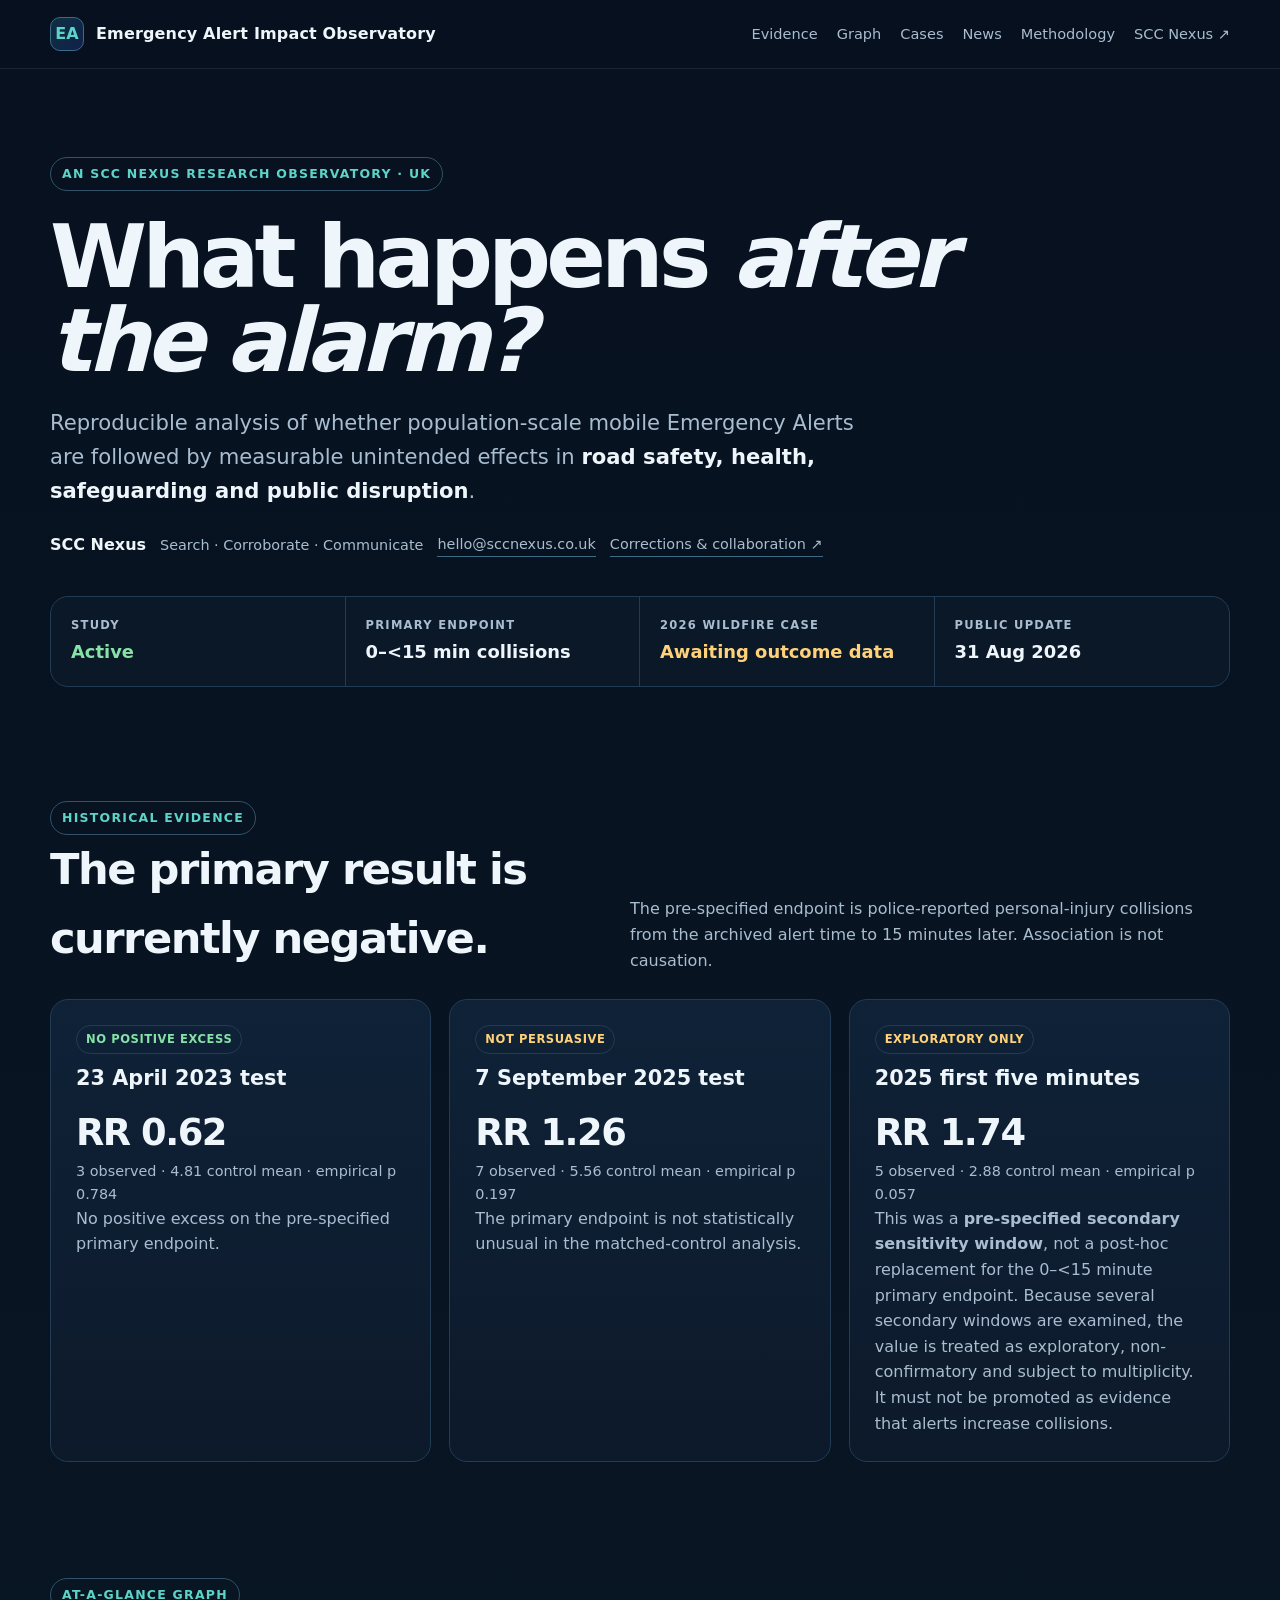
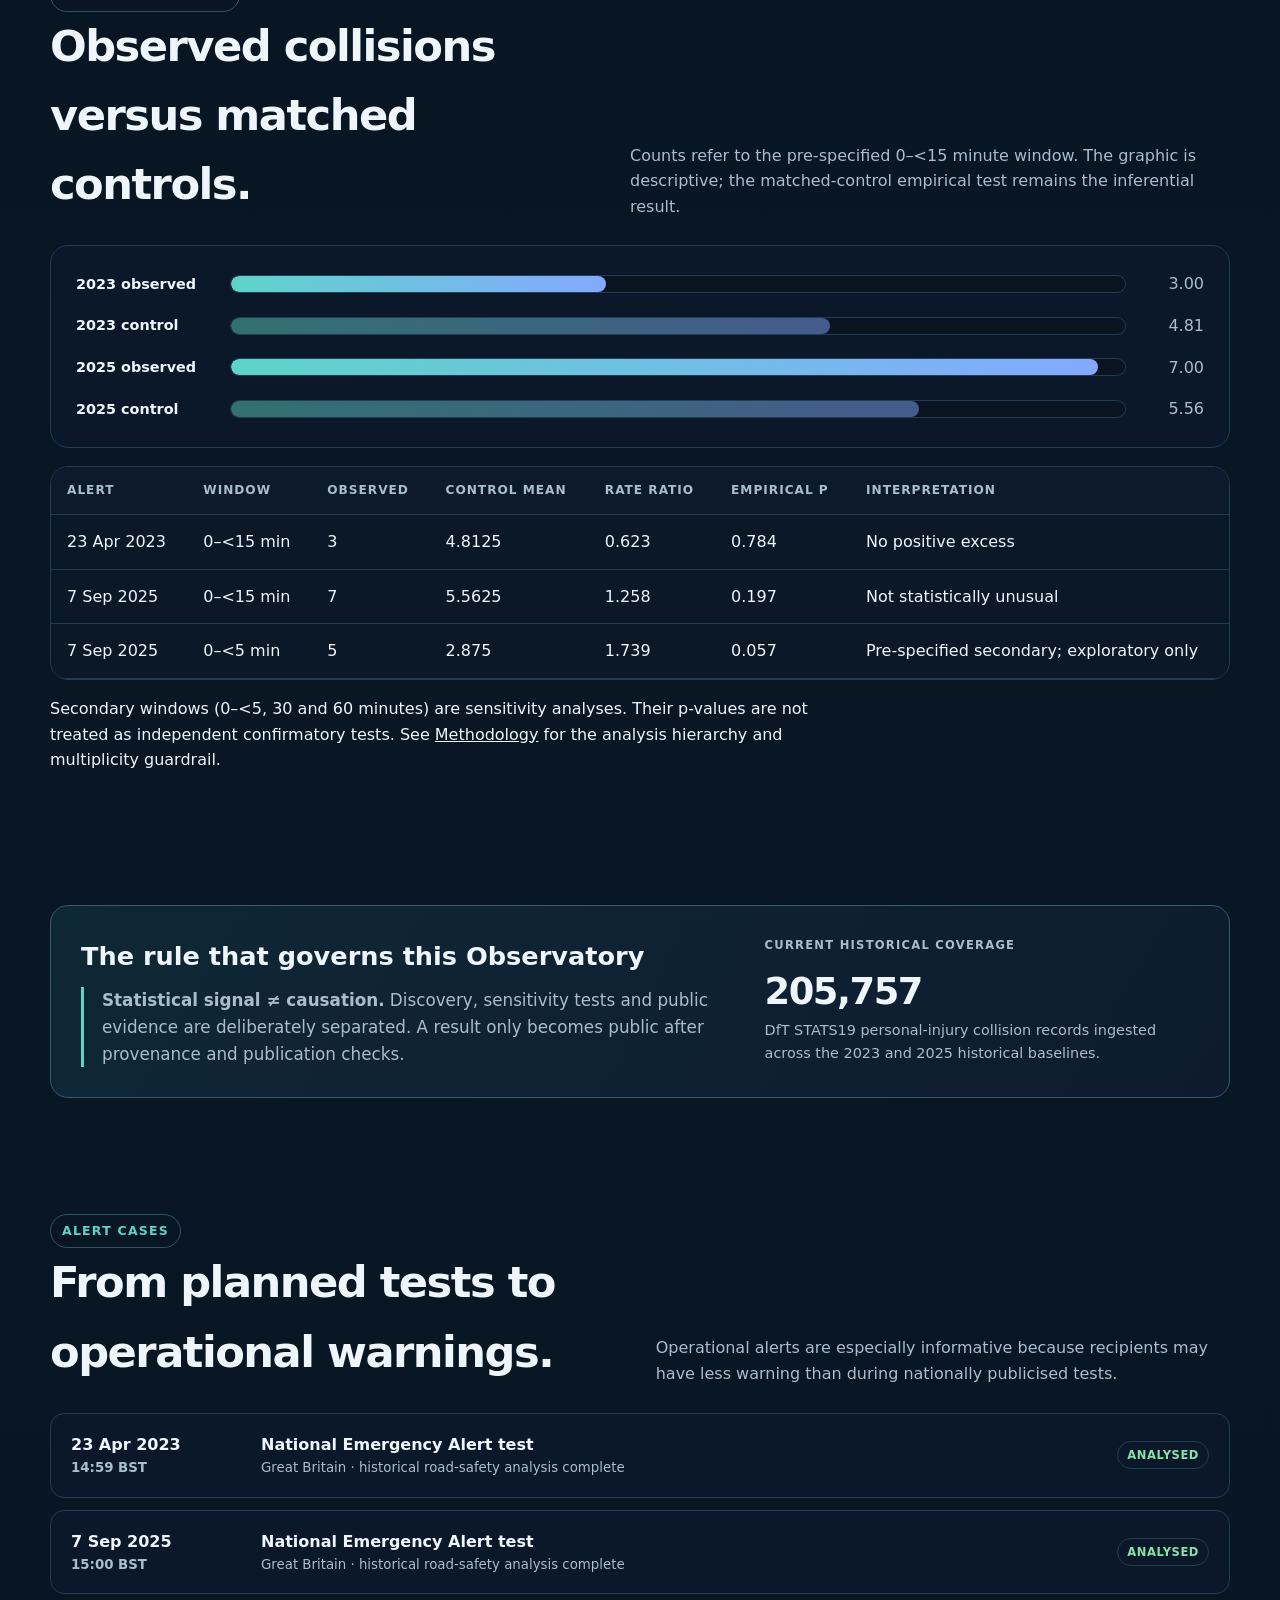
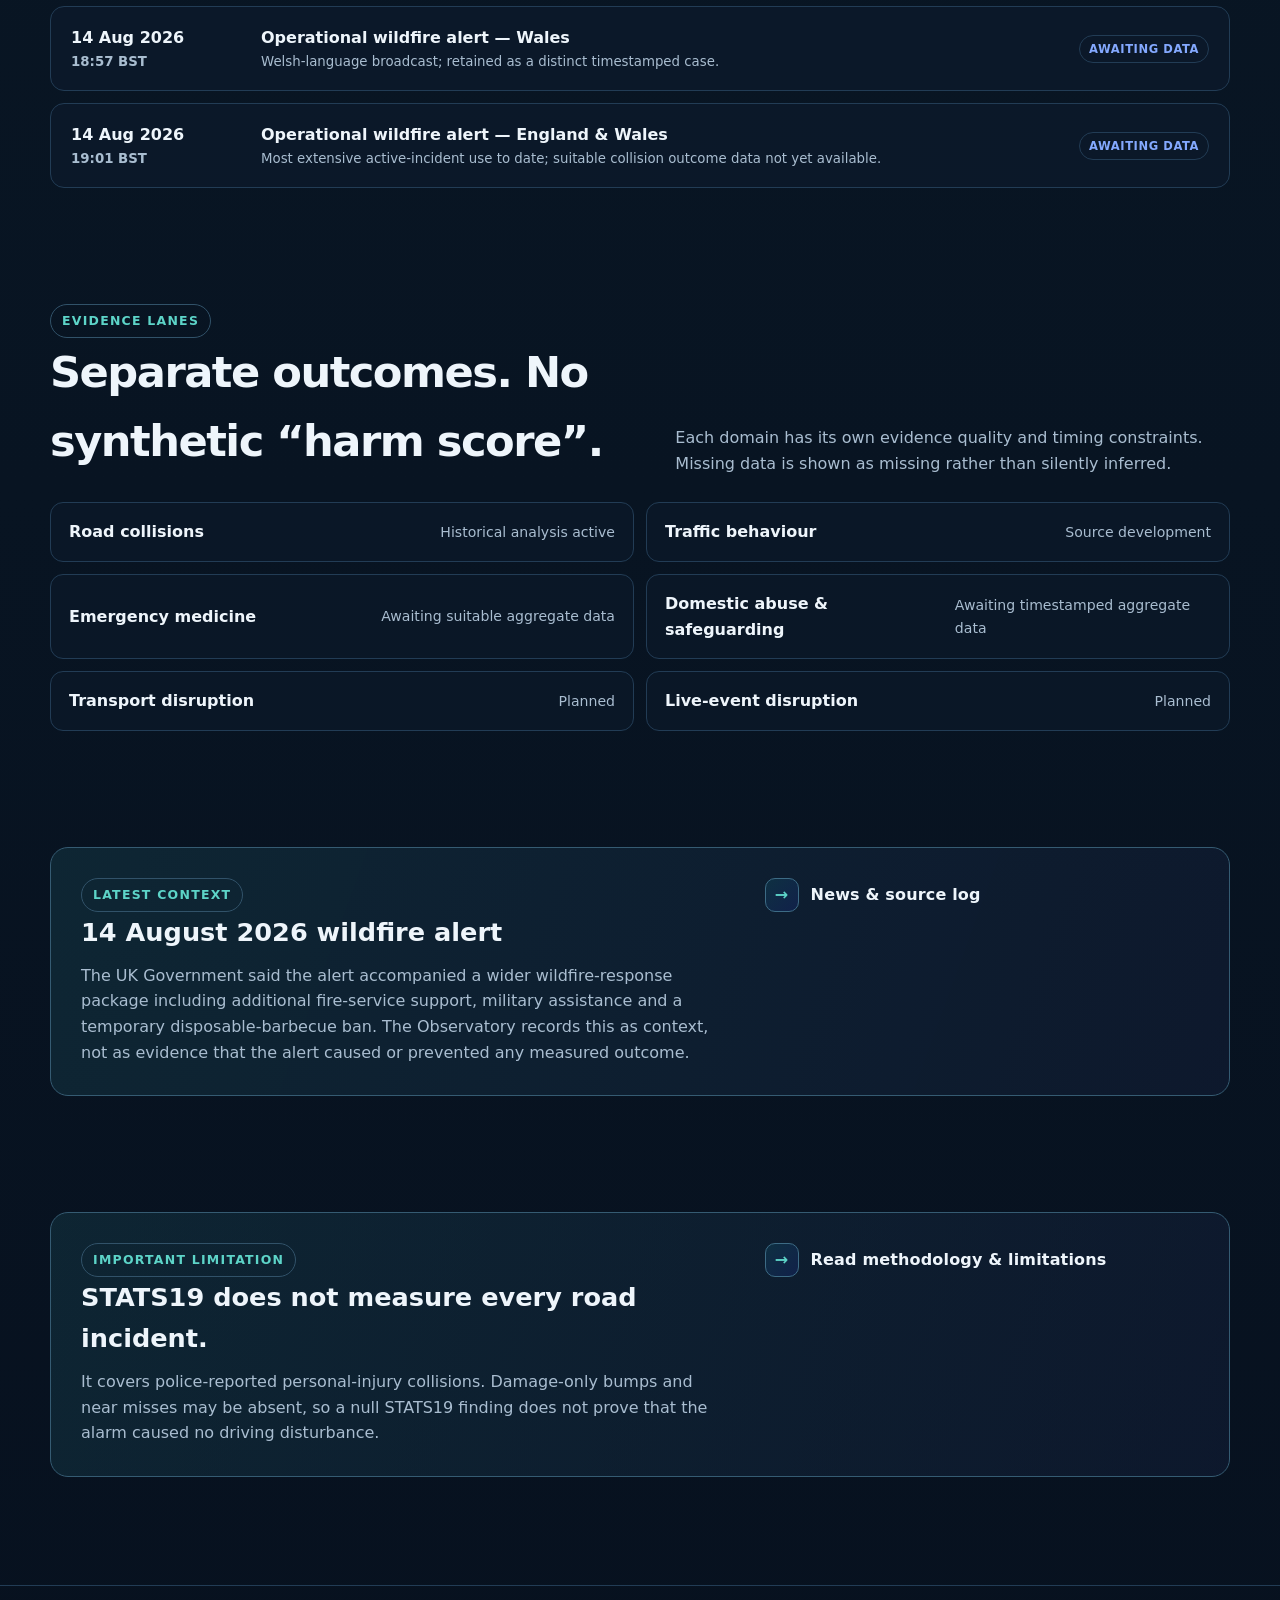
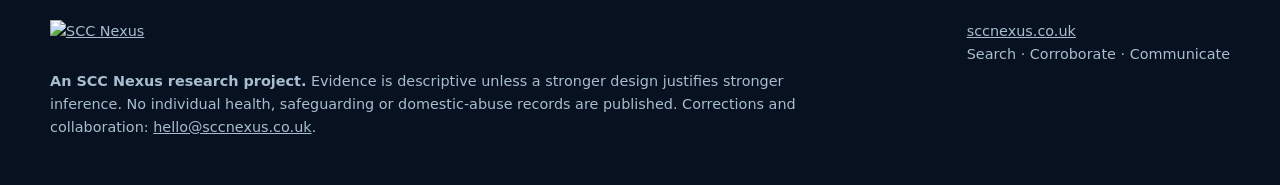
==== commit e6e0d97d: "Add SCC Nexus visual affiliation and browser branding" ====
--- a/index.html
+++ b/index.html
@@ -3,9 +3,12 @@
 <head>
 <meta charset="utf-8"><meta name="viewport" content="width=device-width,initial-scale=1">
 <meta name="description" content="SCC Nexus UK Emergency Alert Impact Observatory: independent, reproducible analysis of measurable effects following UK Emergency Alerts.">
+<meta name="author" content="SCC Nexus">
 <title>UK Emergency Alert Impact Observatory | SCC Nexus</title>
 <link rel="canonical" href="https://sccwebdesignwork.github.io/UK-Emergency-Alert-Impact-Observatory/">
 <meta name="robots" content="index,follow">
+<link rel="icon" href="https://sccnexus.co.uk/assets/brand/nexus-mark.svg" type="image/svg+xml">
+<link rel="apple-touch-icon" href="https://sccnexus.co.uk/assets/brand/apple-touch-icon.png">
 <link rel="stylesheet" href="assets/styles.css">
 </head>
 <body>
@@ -20,5 +23,5 @@
 <section><div class="wrap"><div class="callout"><div><span class="eyebrow">Latest context</span><h3>14 August 2026 wildfire alert</h3><p>The UK Government said the alert accompanied a wider wildfire-response package including additional fire-service support, military assistance and a temporary disposable-barbecue ban. The Observatory records this as context, not as evidence that the alert caused or prevented any measured outcome.</p></div><div><a class="brand" href="news.html"><span class="mark">→</span><span>News & source log</span></a></div></div></div></section>
 <section><div class="wrap"><div class="callout"><div><span class="eyebrow">Important limitation</span><h3>STATS19 does not measure every road incident.</h3><p>It covers police-reported personal-injury collisions. Damage-only bumps and near misses may be absent, so a null STATS19 finding does not prove that the alarm caused no driving disturbance.</p></div><div><a class="brand" href="methodology.html"><span class="mark">→</span><span>Read methodology & limitations</span></a></div></div></div></section>
 </main>
-<footer><div class="wrap footer-grid"><div class="smallprint"><strong>An SCC Nexus research project.</strong> Evidence is descriptive unless a stronger design justifies stronger inference. No individual health, safeguarding or domestic-abuse records are published. Corrections and collaboration: <a href="mailto:hello@sccnexus.co.uk">hello@sccnexus.co.uk</a>.</div><div><a href="https://sccnexus.co.uk/" target="_blank" rel="noopener">sccnexus.co.uk</a><br>Search · Corroborate · Communicate</div></div></footer>
+<footer><div class="wrap footer-grid"><div class="smallprint"><a href="https://sccnexus.co.uk/" target="_blank" rel="noopener" aria-label="SCC Nexus"><img src="https://sccnexus.co.uk/assets/brand/scc-nexus-wordmark.webp" alt="SCC Nexus" style="height:38px;width:auto;display:block;margin:0 0 12px"></a><strong>An SCC Nexus research project.</strong> Evidence is descriptive unless a stronger design justifies stronger inference. No individual health, safeguarding or domestic-abuse records are published. Corrections and collaboration: <a href="mailto:hello@sccnexus.co.uk">hello@sccnexus.co.uk</a>.</div><div><a href="https://sccnexus.co.uk/" target="_blank" rel="noopener">sccnexus.co.uk</a><br>Search · Corroborate · Communicate</div></div></footer>
 </body></html>
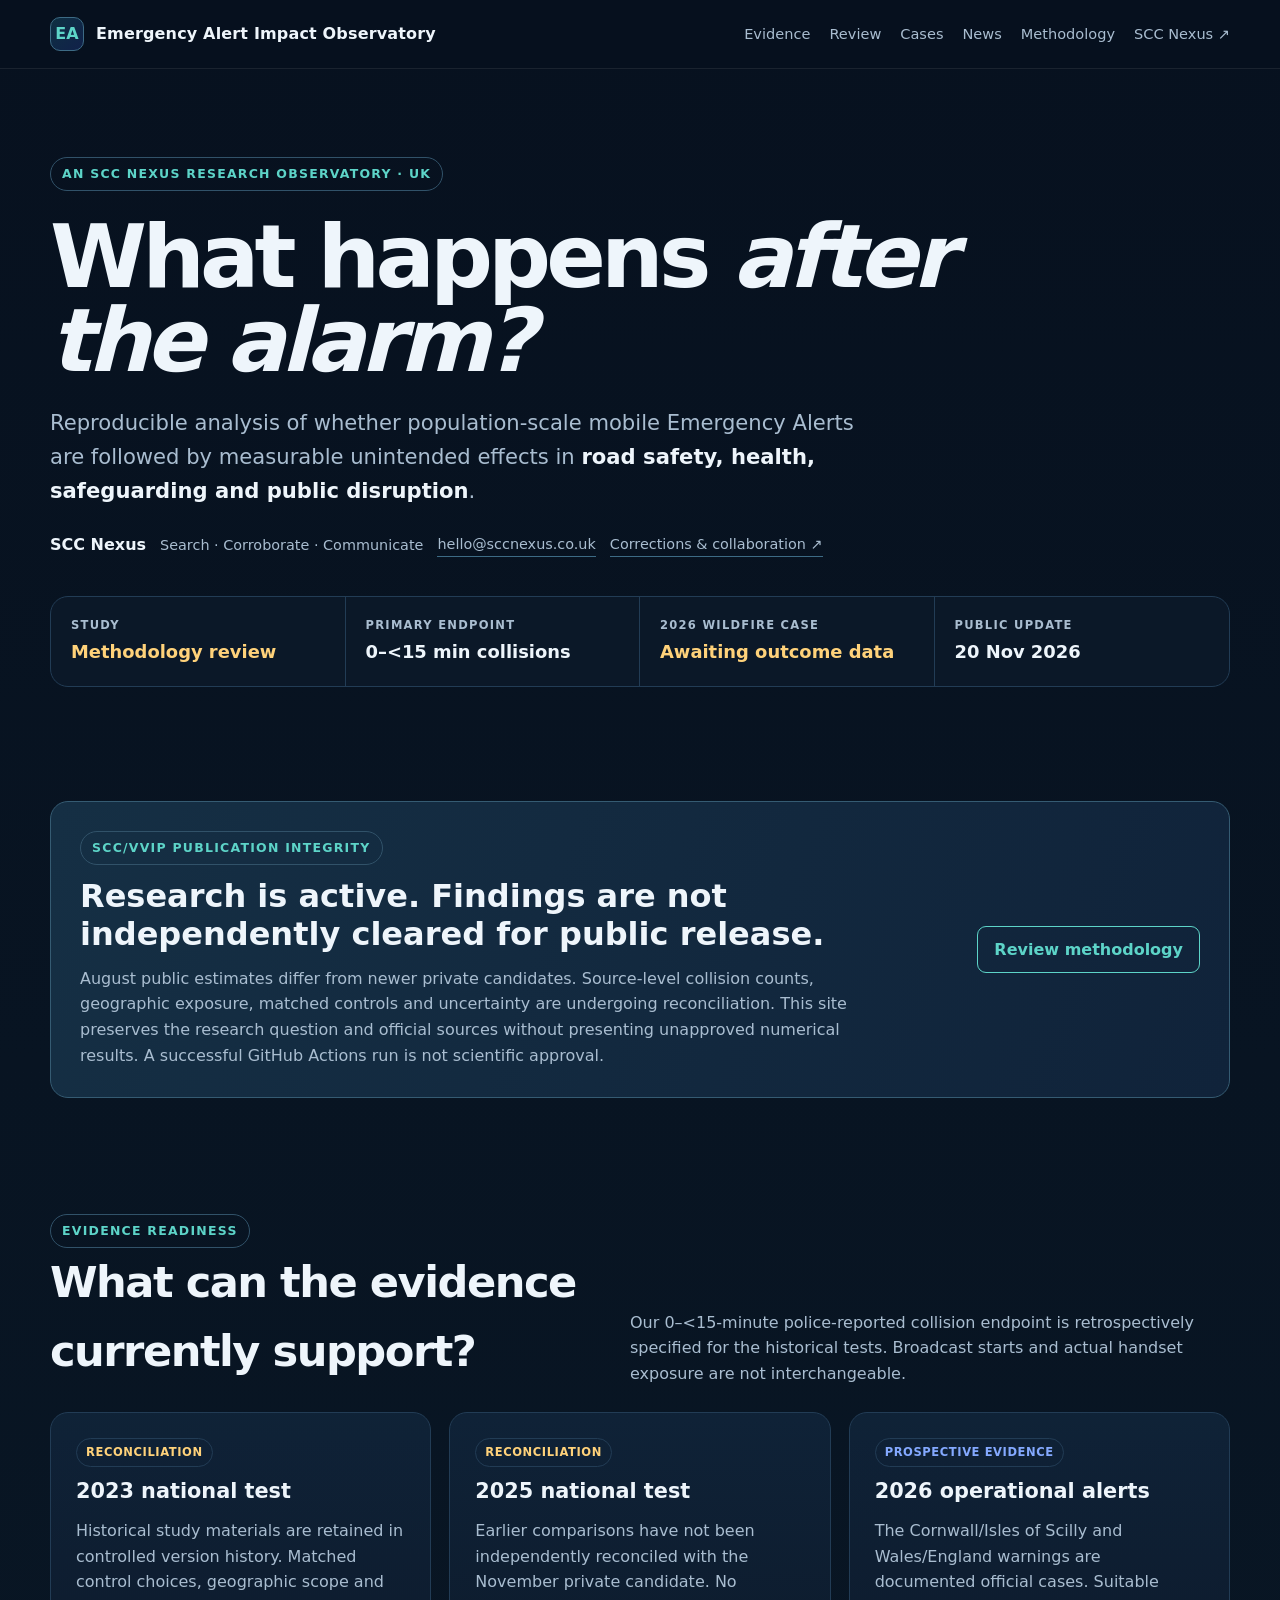
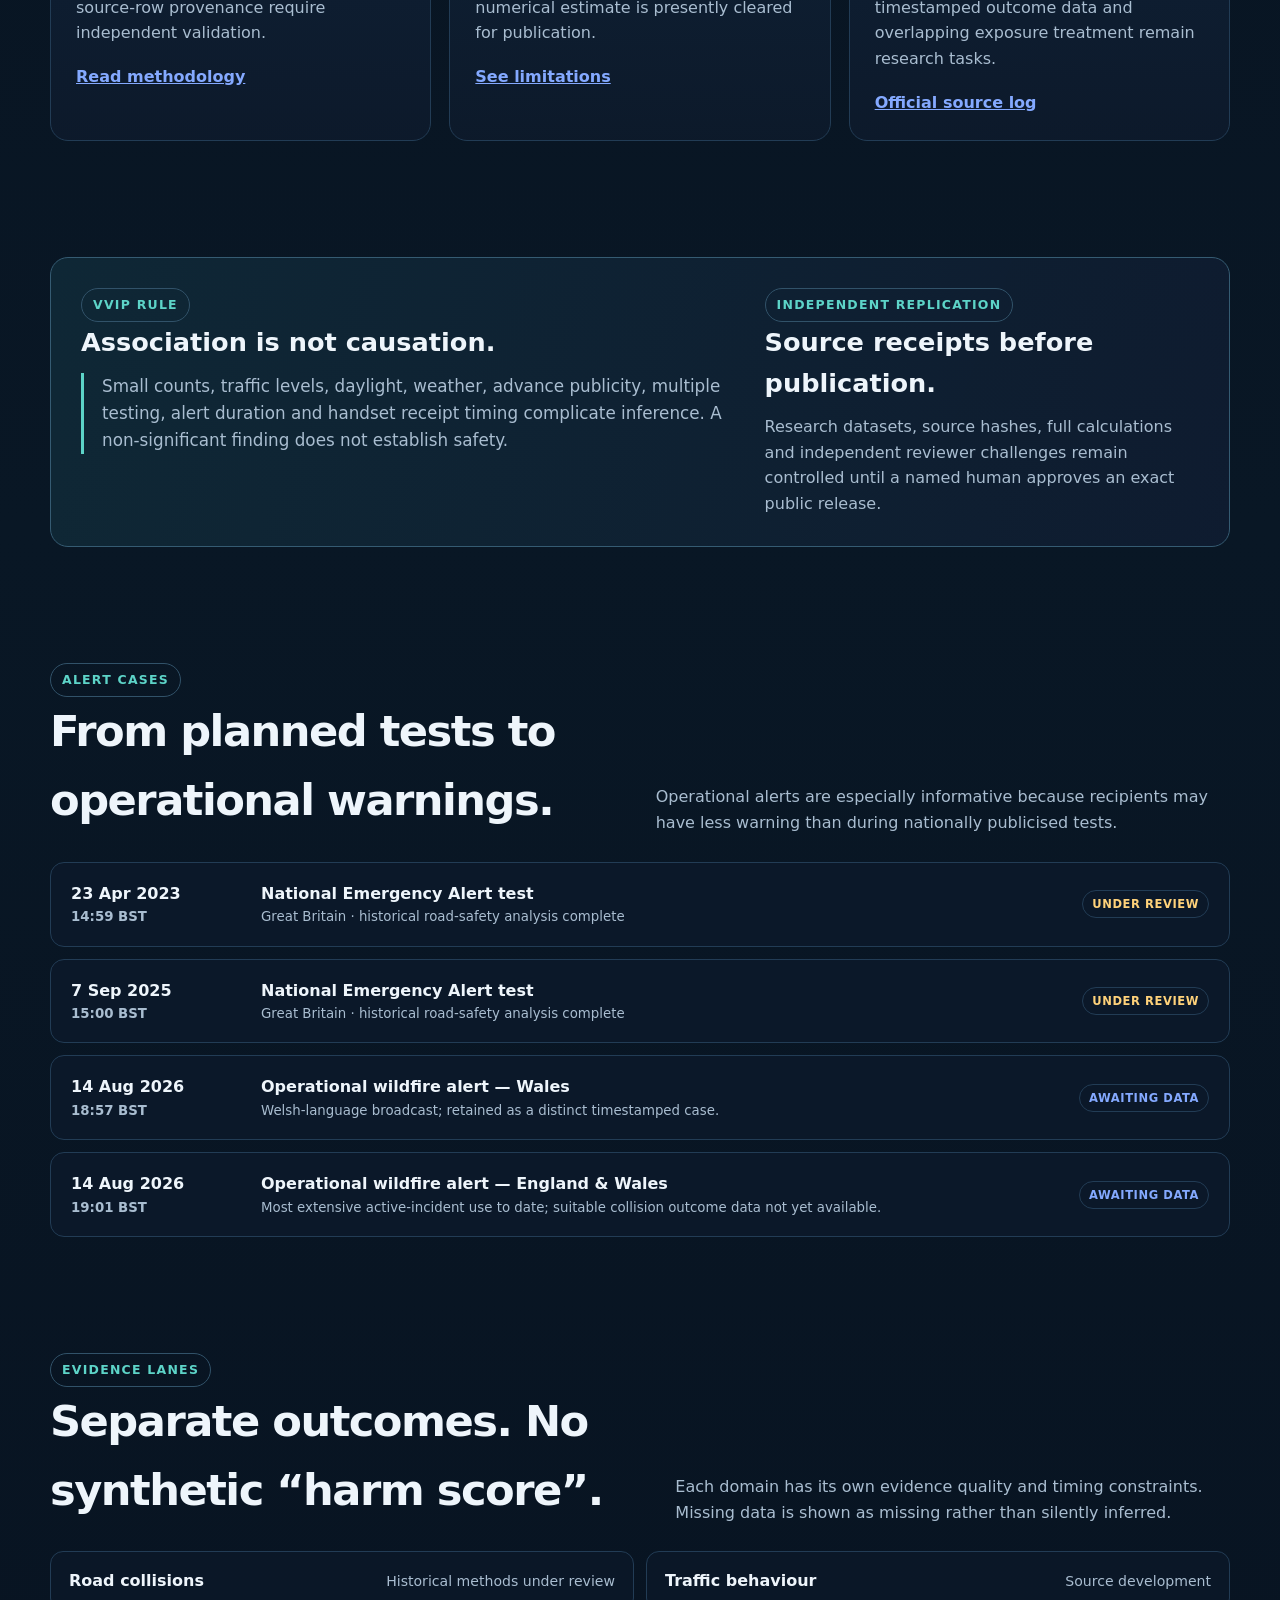
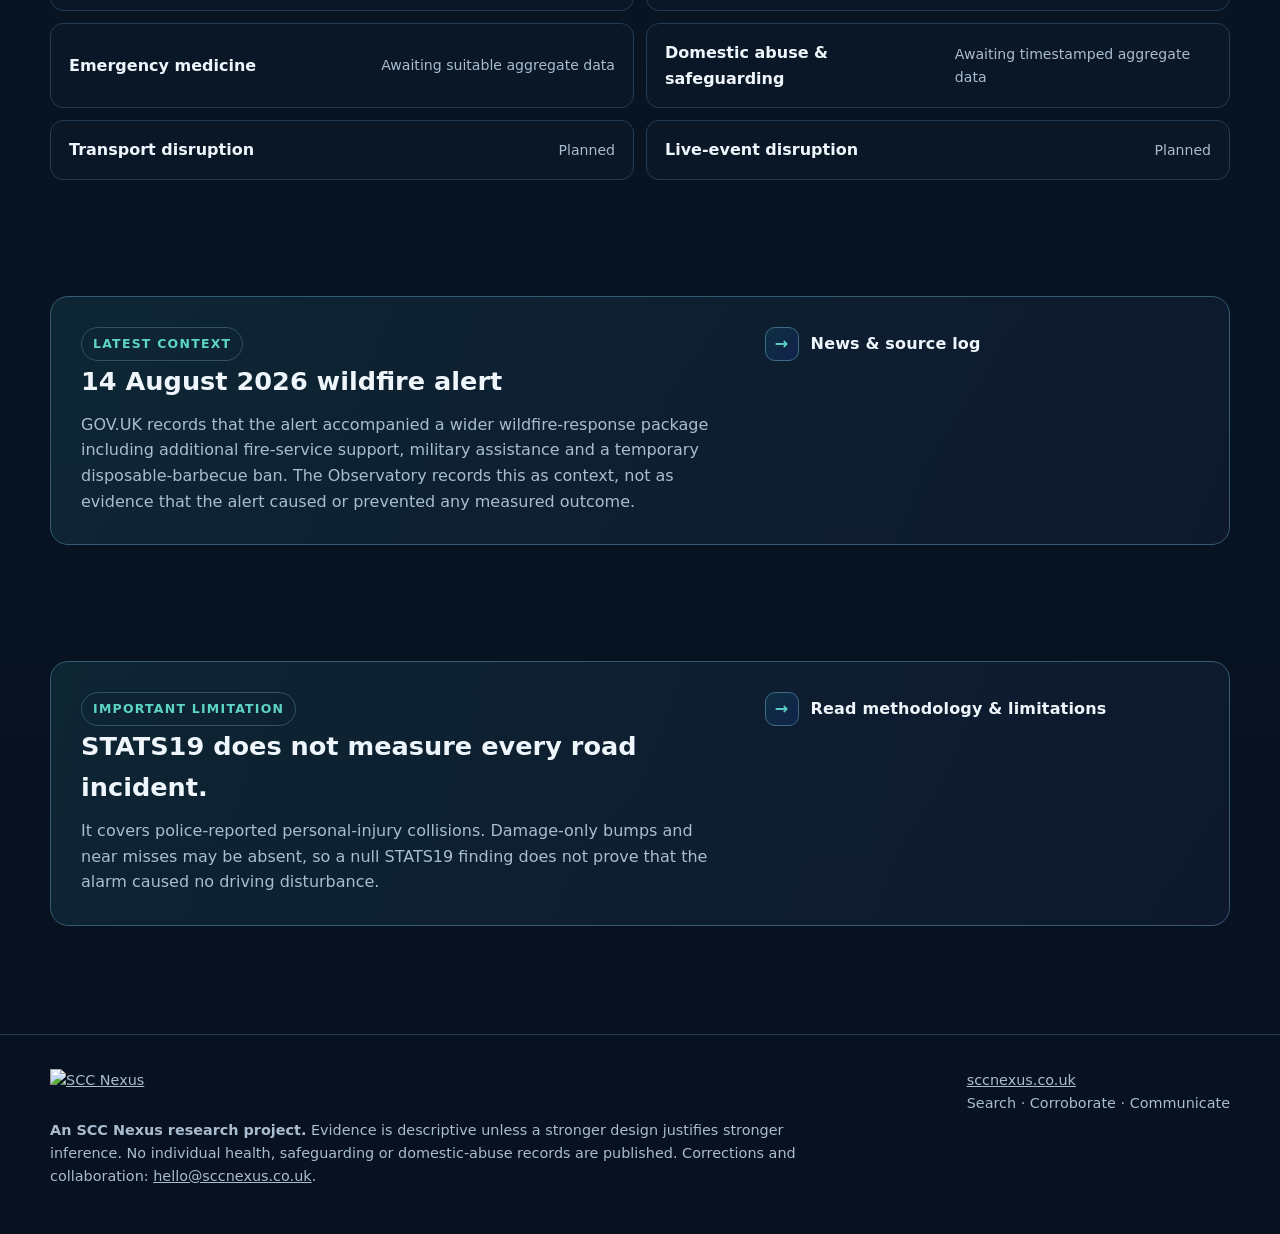
==== commit 1664cff6: "Public Observatory: withhold unreconciled results and clarify research status" ====
--- a/index.html
+++ b/index.html
@@ -12,15 +12,20 @@
 <link rel="stylesheet" href="assets/styles.css">
 </head>
 <body>
-<header class="site-header"><div class="wrap nav"><a class="brand" href="./"><span class="mark">EA</span><span>Emergency Alert Impact Observatory</span></a><nav class="nav-links" aria-label="Primary"><a href="#evidence">Evidence</a><a href="#chart">Graph</a><a href="#cases">Cases</a><a href="news.html">News</a><a href="methodology.html">Methodology</a><a href="https://sccnexus.co.uk/" target="_blank" rel="noopener">SCC Nexus ↗</a></nav></div></header>
+<header class="site-header"><div class="wrap nav"><a class="brand" href="./"><span class="mark">EA</span><span>Emergency Alert Impact Observatory</span></a><nav class="nav-links" aria-label="Primary"><a href="#evidence">Evidence</a><a href="#status">Review</a><a href="#cases">Cases</a><a href="news.html">News</a><a href="methodology.html">Methodology</a><a href="https://sccnexus.co.uk/" target="_blank" rel="noopener">SCC Nexus ↗</a></nav></div></header>
 <main>
-<section class="hero"><div class="wrap"><span class="eyebrow">An SCC Nexus research observatory · UK</span><h1>What happens <em>after the alarm?</em></h1><p>Reproducible analysis of whether population-scale mobile Emergency Alerts are followed by measurable unintended effects in <strong>road safety, health, safeguarding and public disruption</strong>.</p><div class="affiliation"><strong>SCC Nexus</strong><span>Search · Corroborate · Communicate</span><a href="mailto:hello@sccnexus.co.uk">hello@sccnexus.co.uk</a><a href="https://sccnexus.co.uk/contact.html" target="_blank" rel="noopener">Corrections & collaboration ↗</a></div><div class="status-strip" aria-label="Study status"><div class="status-item"><div class="kicker">Study</div><div class="metric good">Active</div></div><div class="status-item"><div class="kicker">Primary endpoint</div><div class="metric">0–&lt;15 min collisions</div></div><div class="status-item"><div class="kicker">2026 wildfire case</div><div class="metric wait">Awaiting outcome data</div></div><div class="status-item"><div class="kicker">Public update</div><div class="metric">31 Aug 2026</div></div></div></div></section>
-<section id="evidence"><div class="wrap"><div class="section-head"><div><span class="eyebrow">Historical evidence</span><h2>The primary result is currently negative.</h2></div><p>The pre-specified endpoint is police-reported personal-injury collisions from the archived alert time to 15 minutes later. Association is not causation.</p></div><div class="grid"><article class="card"><span class="badge good">No positive excess</span><h3>23 April 2023 test</h3><div class="big-number">RR 0.62</div><div class="submetric">3 observed · 4.81 control mean · empirical p 0.784</div><p>No positive excess on the pre-specified primary endpoint.</p></article><article class="card"><span class="badge watch">Not persuasive</span><h3>7 September 2025 test</h3><div class="big-number">RR 1.26</div><div class="submetric">7 observed · 5.56 control mean · empirical p 0.197</div><p>The primary endpoint is not statistically unusual in the matched-control analysis.</p></article><article class="card"><span class="badge watch">Exploratory only</span><h3>2025 first five minutes</h3><div class="big-number">RR 1.74</div><div class="submetric">5 observed · 2.88 control mean · empirical p 0.057</div><p>This was a <strong>pre-specified secondary sensitivity window</strong>, not a post-hoc replacement for the 0–&lt;15 minute primary endpoint. Because several secondary windows are examined, the value is treated as exploratory, non-confirmatory and subject to multiplicity. It must not be promoted as evidence that alerts increase collisions.</p></article></div></div></section>
-<section id="chart"><div class="wrap"><div class="section-head"><div><span class="eyebrow">At-a-glance graph</span><h2>Observed collisions versus matched controls.</h2></div><p>Counts refer to the pre-specified 0–&lt;15 minute window. The graphic is descriptive; the matched-control empirical test remains the inferential result.</p></div><div class="chart-card" role="img" aria-label="Observed and matched-control mean personal-injury collision counts for 2023 and 2025 alert tests"><div class="chart-row"><strong>2023 observed</strong><div class="bar"><i style="width:42%"></i></div><span>3.00</span></div><div class="chart-row muted-bar"><strong>2023 control</strong><div class="bar"><i style="width:67%"></i></div><span>4.81</span></div><div class="chart-row"><strong>2025 observed</strong><div class="bar"><i style="width:97%"></i></div><span>7.00</span></div><div class="chart-row muted-bar"><strong>2025 control</strong><div class="bar"><i style="width:77%"></i></div><span>5.56</span></div></div><div class="table-wrap"><table><thead><tr><th>Alert</th><th>Window</th><th>Observed</th><th>Control mean</th><th>Rate ratio</th><th>Empirical p</th><th>Interpretation</th></tr></thead><tbody><tr><td>23 Apr 2023</td><td>0–&lt;15 min</td><td>3</td><td>4.8125</td><td>0.623</td><td>0.784</td><td>No positive excess</td></tr><tr><td>7 Sep 2025</td><td>0–&lt;15 min</td><td>7</td><td>5.5625</td><td>1.258</td><td>0.197</td><td>Not statistically unusual</td></tr><tr><td>7 Sep 2025</td><td>0–&lt;5 min</td><td>5</td><td>2.875</td><td>1.739</td><td>0.057</td><td>Pre-specified secondary; exploratory only</td></tr></tbody></table></div><p class="smallprint">Secondary windows (0–&lt;5, 30 and 60 minutes) are sensitivity analyses. Their p-values are not treated as independent confirmatory tests. See <a href="methodology.html">Methodology</a> for the analysis hierarchy and multiplicity guardrail.</p></div></section>
-<section><div class="wrap"><div class="callout"><div><h3>The rule that governs this Observatory</h3><p class="principle"><strong>Statistical signal ≠ causation.</strong> Discovery, sensitivity tests and public evidence are deliberately separated. A result only becomes public after provenance and publication checks.</p></div><div><div class="kicker">Current historical coverage</div><div class="big-number">205,757</div><div class="submetric">DfT STATS19 personal-injury collision records ingested across the 2023 and 2025 historical baselines.</div></div></div></div></section>
-<section id="cases"><div class="wrap"><div class="section-head"><div><span class="eyebrow">Alert cases</span><h2>From planned tests to operational warnings.</h2></div><p>Operational alerts are especially informative because recipients may have less warning than during nationally publicised tests.</p></div><div class="timeline"><div class="row"><div class="row-date">23 Apr 2023<small>14:59 BST</small></div><div><strong>National Emergency Alert test</strong><small>Great Britain · historical road-safety analysis complete</small></div><span class="badge good">Analysed</span></div><div class="row"><div class="row-date">7 Sep 2025<small>15:00 BST</small></div><div><strong>National Emergency Alert test</strong><small>Great Britain · historical road-safety analysis complete</small></div><span class="badge good">Analysed</span></div><div class="row"><div class="row-date">14 Aug 2026<small>18:57 BST</small></div><div><strong>Operational wildfire alert — Wales</strong><small>Welsh-language broadcast; retained as a distinct timestamped case.</small></div><span class="badge wait">Awaiting data</span></div><div class="row"><div class="row-date">14 Aug 2026<small>19:01 BST</small></div><div><strong>Operational wildfire alert — England & Wales</strong><small>Most extensive active-incident use to date; suitable collision outcome data not yet available.</small></div><span class="badge wait">Awaiting data</span></div></div></div></section>
-<section id="domains"><div class="wrap"><div class="section-head"><div><span class="eyebrow">Evidence lanes</span><h2>Separate outcomes. No synthetic “harm score”.</h2></div><p>Each domain has its own evidence quality and timing constraints. Missing data is shown as missing rather than silently inferred.</p></div><div class="data-lanes"><div class="lane"><span>Road collisions</span><em>Historical analysis active</em></div><div class="lane"><span>Traffic behaviour</span><em>Source development</em></div><div class="lane"><span>Emergency medicine</span><em>Awaiting suitable aggregate data</em></div><div class="lane"><span>Domestic abuse & safeguarding</span><em>Awaiting timestamped aggregate data</em></div><div class="lane"><span>Transport disruption</span><em>Planned</em></div><div class="lane"><span>Live-event disruption</span><em>Planned</em></div></div></div></section>
-<section><div class="wrap"><div class="callout"><div><span class="eyebrow">Latest context</span><h3>14 August 2026 wildfire alert</h3><p>The UK Government said the alert accompanied a wider wildfire-response package including additional fire-service support, military assistance and a temporary disposable-barbecue ban. The Observatory records this as context, not as evidence that the alert caused or prevented any measured outcome.</p></div><div><a class="brand" href="news.html"><span class="mark">→</span><span>News & source log</span></a></div></div></div></section>
+<section class="hero"><div class="wrap"><span class="eyebrow">An SCC Nexus research observatory · UK</span><h1>What happens <em>after the alarm?</em></h1><p>Reproducible analysis of whether population-scale mobile Emergency Alerts are followed by measurable unintended effects in <strong>road safety, health, safeguarding and public disruption</strong>.</p><div class="affiliation"><strong>SCC Nexus</strong><span>Search · Corroborate · Communicate</span><a href="mailto:hello@sccnexus.co.uk">hello@sccnexus.co.uk</a><a href="https://sccnexus.co.uk/contact.html" target="_blank" rel="noopener">Corrections & collaboration ↗</a></div><div class="status-strip" aria-label="Study status"><div class="status-item"><div class="kicker">Study</div><div class="metric wait">Methodology review</div></div><div class="status-item"><div class="kicker">Primary endpoint</div><div class="metric">0–&lt;15 min collisions</div></div><div class="status-item"><div class="kicker">2026 wildfire case</div><div class="metric wait">Awaiting outcome data</div></div><div class="status-item"><div class="kicker">Public update</div><div class="metric">20 Nov 2026</div></div></div></div></section>
+
+<section id="status"><div class="wrap"><div class="review-banner"><div><span class="eyebrow">SCC/VVIP publication integrity</span><h2>Research is active. Findings are not independently cleared for public release.</h2><p>August public estimates differ from newer private candidates. Source-level collision counts, geographic exposure, matched controls and uncertainty are undergoing reconciliation. This site preserves the research question and official sources without presenting unapproved numerical results. A successful GitHub Actions run is not scientific approval.</p></div><a class="outline-link" href="methodology.html">Review methodology</a></div></div></section>
+<section id="evidence"><div class="wrap"><div class="section-head"><div><span class="eyebrow">Evidence readiness</span><h2>What can the evidence currently support?</h2></div><p>Our 0–&lt;15-minute police-reported collision endpoint is retrospectively specified for the historical tests. Broadcast starts and actual handset exposure are not interchangeable.</p></div><div class="grid">
+<article class="card"><span class="badge watch">Reconciliation</span><h3>2023 national test</h3><p>Historical study materials are retained in controlled version history. Matched control choices, geographic scope and source-row provenance require independent validation.</p><a class="card-link" href="methodology.html">Read methodology</a></article>
+<article class="card"><span class="badge watch">Reconciliation</span><h3>2025 national test</h3><p>Earlier comparisons have not been independently reconciled with the November private candidate. No numerical estimate is presently cleared for publication.</p><a class="card-link" href="methodology.html">See limitations</a></article>
+<article class="card"><span class="badge wait">Prospective evidence</span><h3>2026 operational alerts</h3><p>The Cornwall/Isles of Scilly and Wales/England warnings are documented official cases. Suitable timestamped outcome data and overlapping exposure treatment remain research tasks.</p><a class="card-link" href="news.html">Official source log</a></article>
+</div></div></section>
+<section><div class="wrap"><div class="callout"><div><span class="eyebrow">VVIP rule</span><h3>Association is not causation.</h3><p class="principle">Small counts, traffic levels, daylight, weather, advance publicity, multiple testing, alert duration and handset receipt timing complicate inference. A non-significant finding does not establish safety.</p></div><div><span class="eyebrow">Independent replication</span><h3>Source receipts before publication.</h3><p>Research datasets, source hashes, full calculations and independent reviewer challenges remain controlled until a named human approves an exact public release.</p></div></div></div></section>
+<section id="cases"><div class="wrap"><div class="section-head"><div><span class="eyebrow">Alert cases</span><h2>From planned tests to operational warnings.</h2></div><p>Operational alerts are especially informative because recipients may have less warning than during nationally publicised tests.</p></div><div class="timeline"><div class="row"><div class="row-date">23 Apr 2023<small>14:59 BST</small></div><div><strong>National Emergency Alert test</strong><small>Great Britain · historical road-safety analysis complete</small></div><span class="badge watch">Under review</span></div><div class="row"><div class="row-date">7 Sep 2025<small>15:00 BST</small></div><div><strong>National Emergency Alert test</strong><small>Great Britain · historical road-safety analysis complete</small></div><span class="badge watch">Under review</span></div><div class="row"><div class="row-date">14 Aug 2026<small>18:57 BST</small></div><div><strong>Operational wildfire alert — Wales</strong><small>Welsh-language broadcast; retained as a distinct timestamped case.</small></div><span class="badge wait">Awaiting data</span></div><div class="row"><div class="row-date">14 Aug 2026<small>19:01 BST</small></div><div><strong>Operational wildfire alert — England & Wales</strong><small>Most extensive active-incident use to date; suitable collision outcome data not yet available.</small></div><span class="badge wait">Awaiting data</span></div></div></div></section>
+<section id="domains"><div class="wrap"><div class="section-head"><div><span class="eyebrow">Evidence lanes</span><h2>Separate outcomes. No synthetic “harm score”.</h2></div><p>Each domain has its own evidence quality and timing constraints. Missing data is shown as missing rather than silently inferred.</p></div><div class="data-lanes"><div class="lane"><span>Road collisions</span><em>Historical methods under review</em></div><div class="lane"><span>Traffic behaviour</span><em>Source development</em></div><div class="lane"><span>Emergency medicine</span><em>Awaiting suitable aggregate data</em></div><div class="lane"><span>Domestic abuse & safeguarding</span><em>Awaiting timestamped aggregate data</em></div><div class="lane"><span>Transport disruption</span><em>Planned</em></div><div class="lane"><span>Live-event disruption</span><em>Planned</em></div></div></div></section>
+<section><div class="wrap"><div class="callout"><div><span class="eyebrow">Latest context</span><h3>14 August 2026 wildfire alert</h3><p>GOV.UK records that the alert accompanied a wider wildfire-response package including additional fire-service support, military assistance and a temporary disposable-barbecue ban. The Observatory records this as context, not as evidence that the alert caused or prevented any measured outcome.</p></div><div><a class="brand" href="news.html"><span class="mark">→</span><span>News & source log</span></a></div></div></div></section>
 <section><div class="wrap"><div class="callout"><div><span class="eyebrow">Important limitation</span><h3>STATS19 does not measure every road incident.</h3><p>It covers police-reported personal-injury collisions. Damage-only bumps and near misses may be absent, so a null STATS19 finding does not prove that the alarm caused no driving disturbance.</p></div><div><a class="brand" href="methodology.html"><span class="mark">→</span><span>Read methodology & limitations</span></a></div></div></div></section>
 </main>
 <footer><div class="wrap footer-grid"><div class="smallprint"><a href="https://sccnexus.co.uk/" target="_blank" rel="noopener" aria-label="SCC Nexus"><img src="https://sccnexus.co.uk/assets/brand/scc-nexus-wordmark.webp" alt="SCC Nexus" style="height:38px;width:auto;display:block;margin:0 0 12px"></a><strong>An SCC Nexus research project.</strong> Evidence is descriptive unless a stronger design justifies stronger inference. No individual health, safeguarding or domestic-abuse records are published. Corrections and collaboration: <a href="mailto:hello@sccnexus.co.uk">hello@sccnexus.co.uk</a>.</div><div><a href="https://sccnexus.co.uk/" target="_blank" rel="noopener">sccnexus.co.uk</a><br>Search · Corroborate · Communicate</div></div></footer>
--- a/assets/styles.css
+++ b/assets/styles.css
@@ -1 +1,5 @@
-:root{--bg:#07111f;--panel:#0d1a2b;--panel2:#10243a;--text:#eef5fb;--muted:#a9bdd0;--line:#223c55;--accent:#5dd4c8;--accent2:#84a9ff;--warn:#ffd27a;--good:#86e2a7;--max:1180px;--radius:18px}*{box-sizing:border-box}html{scroll-behavior:smooth}body{margin:0;background:linear-gradient(180deg,#07111f 0%,#091725 48%,#07111f 100%);color:var(--text);font:16px/1.6 system-ui,-apple-system,Segoe UI,Roboto,Arial,sans-serif}a{color:inherit}.wrap{width:min(var(--max),calc(100% - 36px));margin:auto}.site-header{position:sticky;top:0;z-index:20;background:rgba(7,17,31,.9);backdrop-filter:blur(14px);border-bottom:1px solid rgba(255,255,255,.08)}.nav{min-height:68px;display:flex;align-items:center;justify-content:space-between;gap:24px}.brand{display:flex;align-items:center;gap:12px;text-decoration:none;font-weight:800;letter-spacing:.01em}.mark{width:34px;height:34px;border-radius:10px;border:1px solid #3d6b85;display:grid;place-items:center;background:linear-gradient(135deg,#0e3042,#11214a);color:var(--accent)}.nav-links{display:flex;gap:19px;flex-wrap:wrap;justify-content:flex-end}.nav-links a{text-decoration:none;color:var(--muted);font-size:.91rem}.nav-links a:hover{color:var(--text)}.hero{padding:88px 0 56px}.eyebrow{display:inline-flex;gap:8px;align-items:center;border:1px solid #315269;border-radius:999px;padding:6px 11px;color:var(--accent);font-size:.78rem;font-weight:800;text-transform:uppercase;letter-spacing:.1em}.hero h1{font-size:clamp(2.6rem,7vw,5.5rem);line-height:.96;letter-spacing:-.055em;margin:24px 0 22px;max-width:970px}.hero p{font-size:clamp(1.05rem,2vw,1.32rem);color:var(--muted);max-width:820px;margin:0}.hero strong{color:var(--text)}.affiliation{margin-top:25px;display:flex;gap:14px;align-items:center;flex-wrap:wrap;color:var(--muted);font-size:.9rem}.affiliation strong{color:var(--text);font-size:1rem}.affiliation a{text-decoration:none;border-bottom:1px solid #3d6b85}.status-strip{margin-top:38px;display:grid;grid-template-columns:repeat(4,1fr);border:1px solid var(--line);border-radius:var(--radius);overflow:hidden;background:rgba(13,26,43,.75)}.status-item{padding:19px 20px;border-right:1px solid var(--line)}.status-item:last-child{border-right:0}.kicker{font-size:.72rem;color:var(--muted);text-transform:uppercase;letter-spacing:.11em;font-weight:800}.metric{font-size:1.12rem;font-weight:760;margin-top:4px}.metric.good{color:var(--good)}.metric.wait{color:var(--warn)}section{padding:58px 0}.section-head{display:flex;justify-content:space-between;gap:30px;align-items:end;margin-bottom:26px}.section-head h2{font-size:clamp(1.75rem,4vw,2.7rem);margin:0;letter-spacing:-.035em}.section-head p{margin:0;max-width:600px;color:var(--muted)}.grid{display:grid;grid-template-columns:repeat(3,1fr);gap:18px}.card{background:linear-gradient(180deg,rgba(16,36,58,.88),rgba(13,26,43,.9));border:1px solid var(--line);border-radius:var(--radius);padding:25px;min-height:230px}.card h3{margin:8px 0 10px;font-size:1.3rem}.card p{color:var(--muted);margin:0}.big-number{font-size:2.3rem;line-height:1;font-weight:850;letter-spacing:-.04em;margin:20px 0 8px}.submetric{color:var(--muted);font-size:.9rem}.badge{display:inline-flex;padding:4px 9px;border-radius:999px;font-size:.72rem;font-weight:800;letter-spacing:.05em;text-transform:uppercase;border:1px solid var(--line)}.badge.good{color:var(--good)}.badge.watch{color:var(--warn)}.badge.wait{color:var(--accent2)}.callout{border:1px solid #355b72;background:linear-gradient(110deg,rgba(26,73,86,.34),rgba(24,36,68,.35));border-radius:var(--radius);padding:30px;display:grid;grid-template-columns:1.2fr .8fr;gap:32px}.callout h3{font-size:1.6rem;margin:0 0 10px}.callout p{color:var(--muted);margin:0}.principle{border-left:3px solid var(--accent);padding-left:18px;font-size:1.05rem}.timeline{display:grid;gap:12px}.row{display:grid;grid-template-columns:170px 1fr auto;gap:20px;align-items:center;padding:18px 20px;border:1px solid var(--line);border-radius:14px;background:rgba(13,26,43,.72)}.row-date{font-weight:750}.row small{display:block;color:var(--muted)}.data-lanes{display:grid;grid-template-columns:repeat(2,1fr);gap:12px}.lane{display:flex;align-items:center;justify-content:space-between;gap:18px;padding:16px 18px;border:1px solid var(--line);border-radius:13px;background:rgba(13,26,43,.6)}.lane span:first-child{font-weight:700}.lane em{font-style:normal;color:var(--muted);font-size:.88rem}.chart-card{padding:25px;border:1px solid var(--line);border-radius:var(--radius);background:rgba(13,26,43,.72);display:grid;gap:16px}.chart-row{display:grid;grid-template-columns:140px 1fr 64px;gap:14px;align-items:center}.chart-row strong{font-size:.9rem}.bar{height:18px;background:#0a1421;border:1px solid var(--line);border-radius:99px;overflow:hidden}.bar i{display:block;height:100%;background:linear-gradient(90deg,var(--accent),var(--accent2));border-radius:99px}.muted-bar .bar i{opacity:.48}.chart-row span{text-align:right;font-variant-numeric:tabular-nums;color:var(--muted)}.table-wrap{margin-top:18px;overflow:auto;border:1px solid var(--line);border-radius:var(--radius)}table{width:100%;border-collapse:collapse;min-width:760px;background:rgba(13,26,43,.6)}th,td{padding:14px 16px;text-align:left;border-bottom:1px solid var(--line)}th{font-size:.76rem;text-transform:uppercase;letter-spacing:.08em;color:var(--muted);background:#0d1a2b}td{font-variant-numeric:tabular-nums}.news-list{display:grid;gap:16px}.news-item{border:1px solid var(--line);border-radius:var(--radius);padding:24px;background:rgba(13,26,43,.72)}.news-item time{color:var(--accent);font-weight:800;font-size:.82rem}.news-item h2{margin:6px 0 8px;font-size:1.5rem}.news-item p{color:var(--muted);margin:0 0 12px}.source-links{display:flex;gap:16px;flex-wrap:wrap;font-size:.9rem}.source-links a{color:var(--accent2)}footer{border-top:1px solid var(--line);margin-top:50px;padding:34px 0 46px;color:var(--muted);font-size:.9rem}.footer-grid{display:flex;justify-content:space-between;gap:24px}.smallprint{max-width:760px}@media(max-width:950px){.nav-links{display:none}.status-strip,.grid{grid-template-columns:1fr 1fr}.status-item:nth-child(2){border-right:0}.status-item{border-bottom:1px solid var(--line)}.callout{grid-template-columns:1fr}.row{grid-template-columns:1fr}.data-lanes{grid-template-columns:1fr}}@media(max-width:560px){.hero{padding-top:62px}.status-strip,.grid{grid-template-columns:1fr}.status-item{border-right:0}.section-head{align-items:start;flex-direction:column}.footer-grid{flex-direction:column}.chart-row{grid-template-columns:1fr 55px}.chart-row .bar{grid-column:1 / -1}.affiliation{align-items:flex-start;flex-direction:column;gap:7px}}+:root{--bg:#07111f;--panel:#0d1a2b;--panel2:#10243a;--text:#eef5fb;--muted:#a9bdd0;--line:#223c55;--accent:#5dd4c8;--accent2:#84a9ff;--warn:#ffd27a;--good:#86e2a7;--max:1180px;--radius:18px}*{box-sizing:border-box}html{scroll-behavior:smooth}body{margin:0;background:linear-gradient(180deg,#07111f 0%,#091725 48%,#07111f 100%);color:var(--text);font:16px/1.6 system-ui,-apple-system,Segoe UI,Roboto,Arial,sans-serif}a{color:inherit}.wrap{width:min(var(--max),calc(100% - 36px));margin:auto}.site-header{position:sticky;top:0;z-index:20;background:rgba(7,17,31,.9);backdrop-filter:blur(14px);border-bottom:1px solid rgba(255,255,255,.08)}.nav{min-height:68px;display:flex;align-items:center;justify-content:space-between;gap:24px}.brand{display:flex;align-items:center;gap:12px;text-decoration:none;font-weight:800;letter-spacing:.01em}.mark{width:34px;height:34px;border-radius:10px;border:1px solid #3d6b85;display:grid;place-items:center;background:linear-gradient(135deg,#0e3042,#11214a);color:var(--accent)}.nav-links{display:flex;gap:19px;flex-wrap:wrap;justify-content:flex-end}.nav-links a{text-decoration:none;color:var(--muted);font-size:.91rem}.nav-links a:hover{color:var(--text)}.hero{padding:88px 0 56px}.eyebrow{display:inline-flex;gap:8px;align-items:center;border:1px solid #315269;border-radius:999px;padding:6px 11px;color:var(--accent);font-size:.78rem;font-weight:800;text-transform:uppercase;letter-spacing:.1em}.hero h1{font-size:clamp(2.6rem,7vw,5.5rem);line-height:.96;letter-spacing:-.055em;margin:24px 0 22px;max-width:970px}.hero p{font-size:clamp(1.05rem,2vw,1.32rem);color:var(--muted);max-width:820px;margin:0}.hero strong{color:var(--text)}.affiliation{margin-top:25px;display:flex;gap:14px;align-items:center;flex-wrap:wrap;color:var(--muted);font-size:.9rem}.affiliation strong{color:var(--text);font-size:1rem}.affiliation a{text-decoration:none;border-bottom:1px solid #3d6b85}.status-strip{margin-top:38px;display:grid;grid-template-columns:repeat(4,1fr);border:1px solid var(--line);border-radius:var(--radius);overflow:hidden;background:rgba(13,26,43,.75)}.status-item{padding:19px 20px;border-right:1px solid var(--line)}.status-item:last-child{border-right:0}.kicker{font-size:.72rem;color:var(--muted);text-transform:uppercase;letter-spacing:.11em;font-weight:800}.metric{font-size:1.12rem;font-weight:760;margin-top:4px}.metric.good{color:var(--good)}.metric.wait{color:var(--warn)}section{padding:58px 0}.section-head{display:flex;justify-content:space-between;gap:30px;align-items:end;margin-bottom:26px}.section-head h2{font-size:clamp(1.75rem,4vw,2.7rem);margin:0;letter-spacing:-.035em}.section-head p{margin:0;max-width:600px;color:var(--muted)}.grid{display:grid;grid-template-columns:repeat(3,1fr);gap:18px}.card{background:linear-gradient(180deg,rgba(16,36,58,.88),rgba(13,26,43,.9));border:1px solid var(--line);border-radius:var(--radius);padding:25px;min-height:230px}.card h3{margin:8px 0 10px;font-size:1.3rem}.card p{color:var(--muted);margin:0}.big-number{font-size:2.3rem;line-height:1;font-weight:850;letter-spacing:-.04em;margin:20px 0 8px}.submetric{color:var(--muted);font-size:.9rem}.badge{display:inline-flex;padding:4px 9px;border-radius:999px;font-size:.72rem;font-weight:800;letter-spacing:.05em;text-transform:uppercase;border:1px solid var(--line)}.badge.good{color:var(--good)}.badge.watch{color:var(--warn)}.badge.wait{color:var(--accent2)}.callout{border:1px solid #355b72;background:linear-gradient(110deg,rgba(26,73,86,.34),rgba(24,36,68,.35));border-radius:var(--radius);padding:30px;display:grid;grid-template-columns:1.2fr .8fr;gap:32px}.callout h3{font-size:1.6rem;margin:0 0 10px}.callout p{color:var(--muted);margin:0}.principle{border-left:3px solid var(--accent);padding-left:18px;font-size:1.05rem}.timeline{display:grid;gap:12px}.row{display:grid;grid-template-columns:170px 1fr auto;gap:20px;align-items:center;padding:18px 20px;border:1px solid var(--line);border-radius:14px;background:rgba(13,26,43,.72)}.row-date{font-weight:750}.row small{display:block;color:var(--muted)}.data-lanes{display:grid;grid-template-columns:repeat(2,1fr);gap:12px}.lane{display:flex;align-items:center;justify-content:space-between;gap:18px;padding:16px 18px;border:1px solid var(--line);border-radius:13px;background:rgba(13,26,43,.6)}.lane span:first-child{font-weight:700}.lane em{font-style:normal;color:var(--muted);font-size:.88rem}.chart-card{padding:25px;border:1px solid var(--line);border-radius:var(--radius);background:rgba(13,26,43,.72);display:grid;gap:16px}.chart-row{display:grid;grid-template-columns:140px 1fr 64px;gap:14px;align-items:center}.chart-row strong{font-size:.9rem}.bar{height:18px;background:#0a1421;border:1px solid var(--line);border-radius:99px;overflow:hidden}.bar i{display:block;height:100%;background:linear-gradient(90deg,var(--accent),var(--accent2));border-radius:99px}.muted-bar .bar i{opacity:.48}.chart-row span{text-align:right;font-variant-numeric:tabular-nums;color:var(--muted)}.table-wrap{margin-top:18px;overflow:auto;border:1px solid var(--line);border-radius:var(--radius)}table{width:100%;border-collapse:collapse;min-width:760px;background:rgba(13,26,43,.6)}th,td{padding:14px 16px;text-align:left;border-bottom:1px solid var(--line)}th{font-size:.76rem;text-transform:uppercase;letter-spacing:.08em;color:var(--muted);background:#0d1a2b}td{font-variant-numeric:tabular-nums}.news-list{display:grid;gap:16px}.news-item{border:1px solid var(--line);border-radius:var(--radius);padding:24px;background:rgba(13,26,43,.72)}.news-item time{color:var(--accent);font-weight:800;font-size:.82rem}.news-item h2{margin:6px 0 8px;font-size:1.5rem}.news-item p{color:var(--muted);margin:0 0 12px}.source-links{display:flex;gap:16px;flex-wrap:wrap;font-size:.9rem}.source-links a{color:var(--accent2)}footer{border-top:1px solid var(--line);margin-top:50px;padding:34px 0 46px;color:var(--muted);font-size:.9rem}.footer-grid{display:flex;justify-content:space-between;gap:24px}.smallprint{max-width:760px}@media(max-width:950px){.nav-links{display:none}.status-strip,.grid{grid-template-columns:1fr 1fr}.status-item:nth-child(2){border-right:0}.status-item{border-bottom:1px solid var(--line)}.callout{grid-template-columns:1fr}.row{grid-template-columns:1fr}.data-lanes{grid-template-columns:1fr}}@media(max-width:560px){.hero{padding-top:62px}.status-strip,.grid{grid-template-columns:1fr}.status-item{border-right:0}.section-head{align-items:start;flex-direction:column}.footer-grid{flex-direction:column}.chart-row{grid-template-columns:1fr 55px}.chart-row .bar{grid-column:1 / -1}.affiliation{align-items:flex-start;flex-direction:column;gap:7px}}
+/* VVIP status-only and mobile usability */
+.skip{position:absolute;top:-100px;left:12px;padding:8px 12px;background:#fff;color:#07111f;z-index:99}.skip:focus{top:8px}
+.review-banner{display:flex;gap:28px;align-items:center;justify-content:space-between;border:1px solid #355b72;background:linear-gradient(110deg,#152f44,#10233a);border-radius:18px;padding:29px}.review-banner h2{font-size:clamp(1.4rem,3vw,2rem);line-height:1.2;margin:12px 0}.review-banner p{color:var(--muted);max-width:790px;margin:0}.outline-link{flex-shrink:0;text-decoration:none;border:1px solid var(--accent);border-radius:9px;padding:10px 16px;color:var(--accent);font-weight:700}.card-link{display:inline-block;margin-top:18px;color:var(--accent2);font-weight:700}.nav{flex-wrap:wrap}.nav-links a:focus-visible,a:focus-visible{outline:2px solid var(--accent);outline-offset:3px}
+@media(max-width:950px){.nav-links{display:flex;width:100%;padding-bottom:12px;justify-content:flex-start;gap:10px 17px}.nav{padding-top:10px}.review-banner{flex-direction:column;align-items:flex-start}}@media(prefers-reduced-motion:reduce){html{scroll-behavior:auto}}
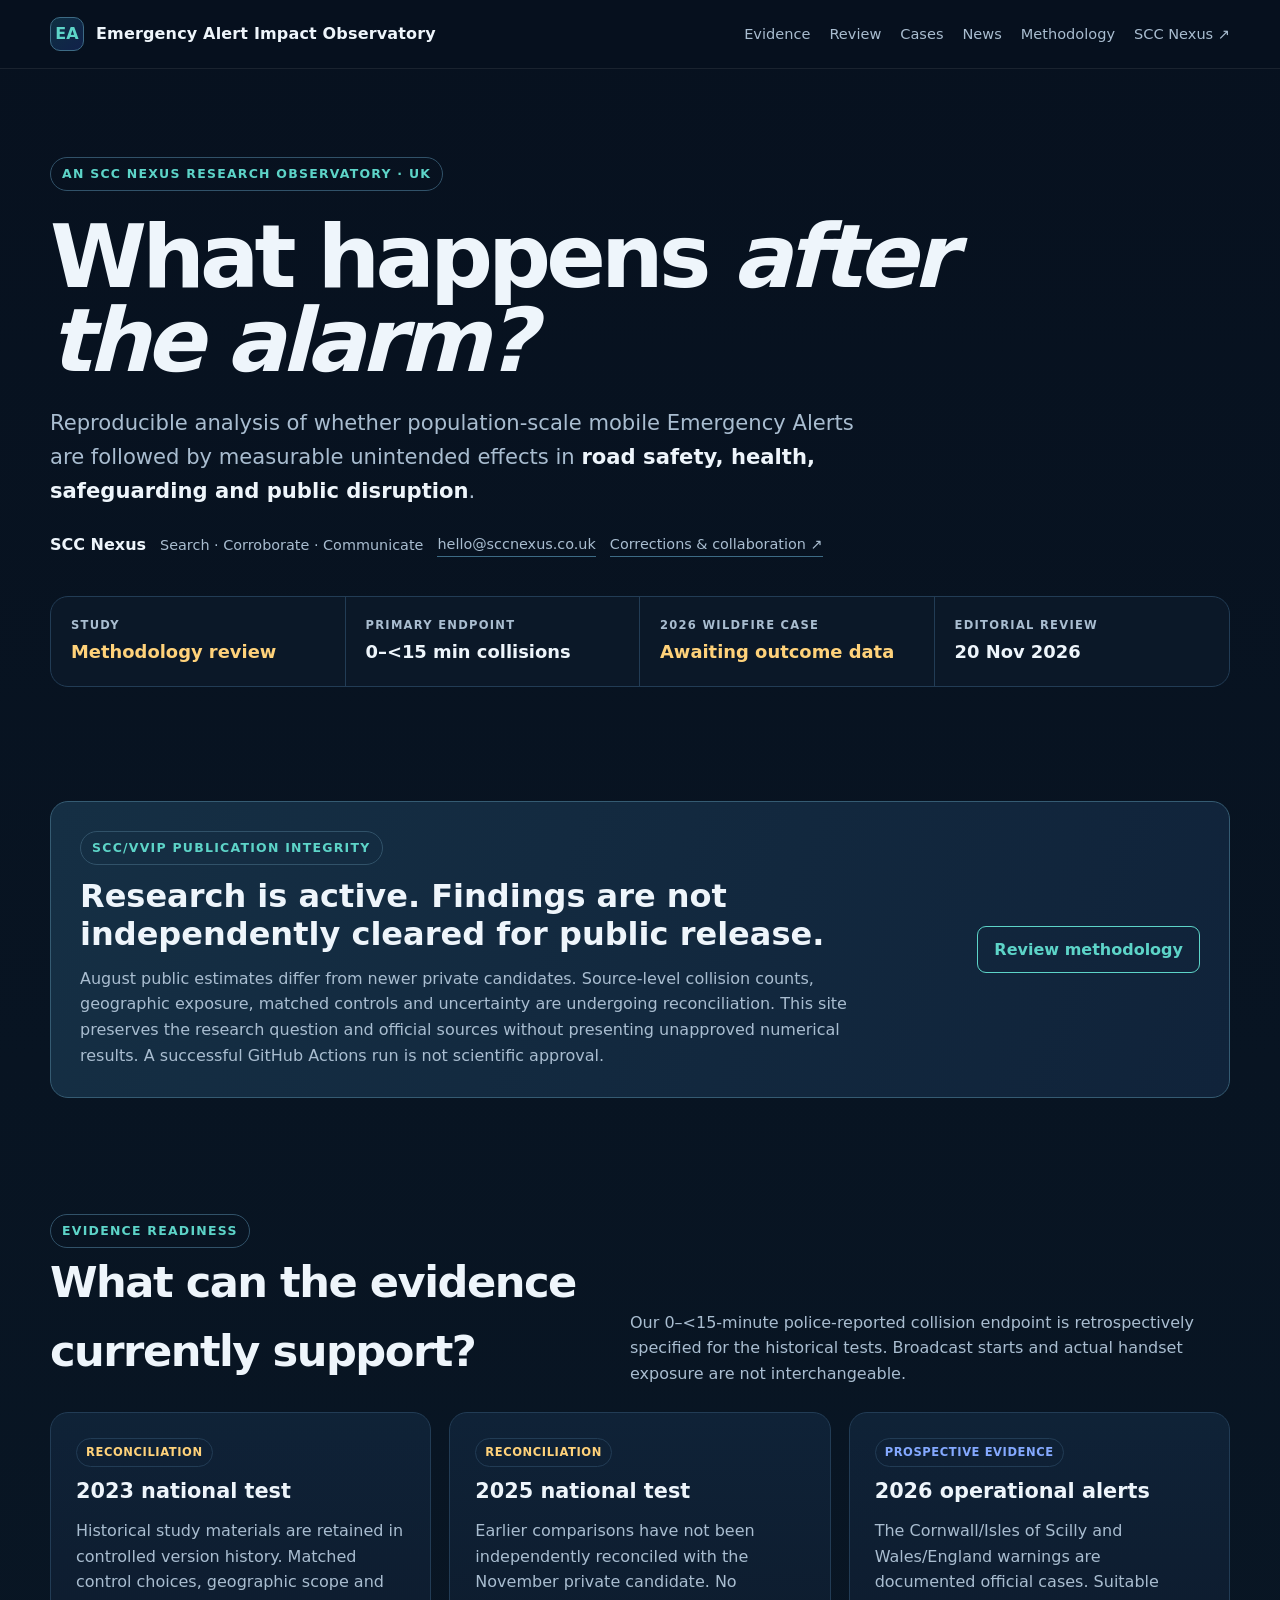
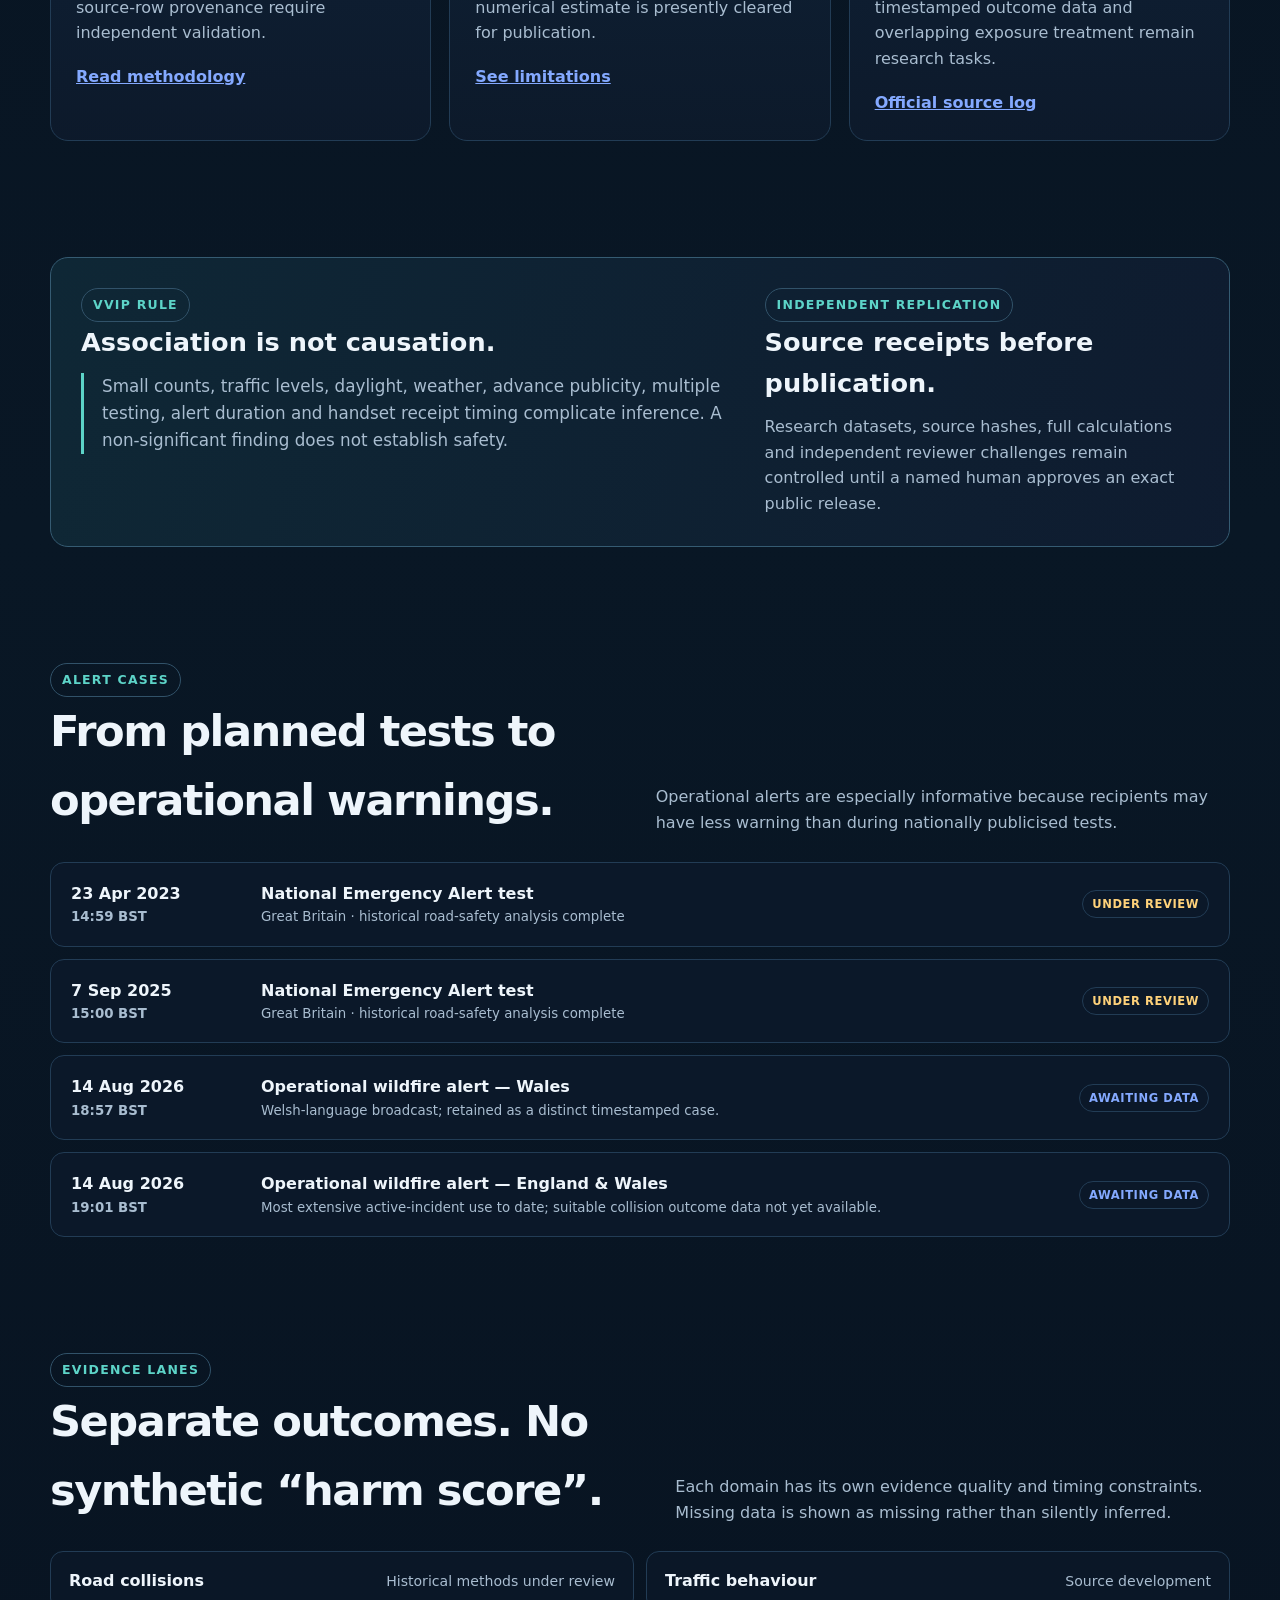
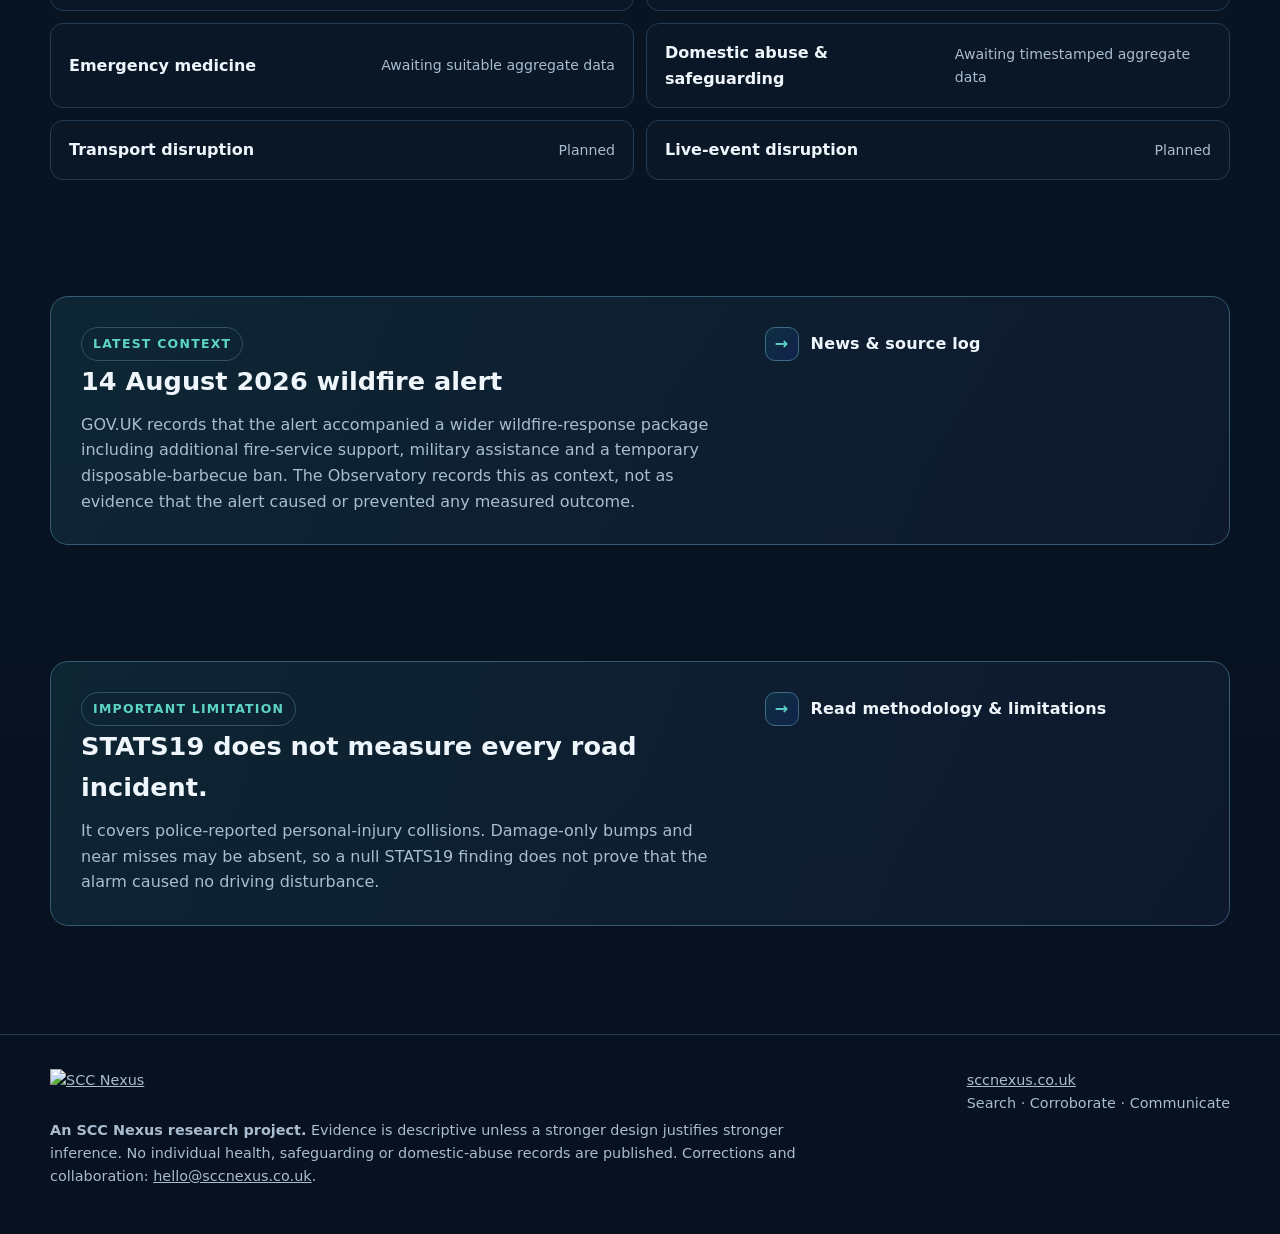
==== commit 84080982: "VVIP: gate all public Pages releases and record November editorial revision" ====
--- a/index.html
+++ b/index.html
@@ -13,8 +13,8 @@
 </head>
 <body>
 <header class="site-header"><div class="wrap nav"><a class="brand" href="./"><span class="mark">EA</span><span>Emergency Alert Impact Observatory</span></a><nav class="nav-links" aria-label="Primary"><a href="#evidence">Evidence</a><a href="#status">Review</a><a href="#cases">Cases</a><a href="news.html">News</a><a href="methodology.html">Methodology</a><a href="https://sccnexus.co.uk/" target="_blank" rel="noopener">SCC Nexus ↗</a></nav></div></header>
-<main>
-<section class="hero"><div class="wrap"><span class="eyebrow">An SCC Nexus research observatory · UK</span><h1>What happens <em>after the alarm?</em></h1><p>Reproducible analysis of whether population-scale mobile Emergency Alerts are followed by measurable unintended effects in <strong>road safety, health, safeguarding and public disruption</strong>.</p><div class="affiliation"><strong>SCC Nexus</strong><span>Search · Corroborate · Communicate</span><a href="mailto:hello@sccnexus.co.uk">hello@sccnexus.co.uk</a><a href="https://sccnexus.co.uk/contact.html" target="_blank" rel="noopener">Corrections & collaboration ↗</a></div><div class="status-strip" aria-label="Study status"><div class="status-item"><div class="kicker">Study</div><div class="metric wait">Methodology review</div></div><div class="status-item"><div class="kicker">Primary endpoint</div><div class="metric">0–&lt;15 min collisions</div></div><div class="status-item"><div class="kicker">2026 wildfire case</div><div class="metric wait">Awaiting outcome data</div></div><div class="status-item"><div class="kicker">Public update</div><div class="metric">20 Nov 2026</div></div></div></div></section>
+<a class="skip" href="#site-main">Skip to main content</a><main id="site-main">
+<section class="hero"><div class="wrap"><span class="eyebrow">An SCC Nexus research observatory · UK</span><h1>What happens <em>after the alarm?</em></h1><p>Reproducible analysis of whether population-scale mobile Emergency Alerts are followed by measurable unintended effects in <strong>road safety, health, safeguarding and public disruption</strong>.</p><div class="affiliation"><strong>SCC Nexus</strong><span>Search · Corroborate · Communicate</span><a href="mailto:hello@sccnexus.co.uk">hello@sccnexus.co.uk</a><a href="https://sccnexus.co.uk/contact.html" target="_blank" rel="noopener">Corrections & collaboration ↗</a></div><div class="status-strip" aria-label="Study status"><div class="status-item"><div class="kicker">Study</div><div class="metric wait">Methodology review</div></div><div class="status-item"><div class="kicker">Primary endpoint</div><div class="metric">0–&lt;15 min collisions</div></div><div class="status-item"><div class="kicker">2026 wildfire case</div><div class="metric wait">Awaiting outcome data</div></div><div class="status-item"><div class="kicker">Editorial review</div><div class="metric" data-updated>20 Nov 2026</div></div></div></div></section>
 
 <section id="status"><div class="wrap"><div class="review-banner"><div><span class="eyebrow">SCC/VVIP publication integrity</span><h2>Research is active. Findings are not independently cleared for public release.</h2><p>August public estimates differ from newer private candidates. Source-level collision counts, geographic exposure, matched controls and uncertainty are undergoing reconciliation. This site preserves the research question and official sources without presenting unapproved numerical results. A successful GitHub Actions run is not scientific approval.</p></div><a class="outline-link" href="methodology.html">Review methodology</a></div></div></section>
 <section id="evidence"><div class="wrap"><div class="section-head"><div><span class="eyebrow">Evidence readiness</span><h2>What can the evidence currently support?</h2></div><p>Our 0–&lt;15-minute police-reported collision endpoint is retrospectively specified for the historical tests. Broadcast starts and actual handset exposure are not interchangeable.</p></div><div class="grid">
@@ -29,4 +29,4 @@
 <section><div class="wrap"><div class="callout"><div><span class="eyebrow">Important limitation</span><h3>STATS19 does not measure every road incident.</h3><p>It covers police-reported personal-injury collisions. Damage-only bumps and near misses may be absent, so a null STATS19 finding does not prove that the alarm caused no driving disturbance.</p></div><div><a class="brand" href="methodology.html"><span class="mark">→</span><span>Read methodology & limitations</span></a></div></div></div></section>
 </main>
 <footer><div class="wrap footer-grid"><div class="smallprint"><a href="https://sccnexus.co.uk/" target="_blank" rel="noopener" aria-label="SCC Nexus"><img src="https://sccnexus.co.uk/assets/brand/scc-nexus-wordmark.webp" alt="SCC Nexus" style="height:38px;width:auto;display:block;margin:0 0 12px"></a><strong>An SCC Nexus research project.</strong> Evidence is descriptive unless a stronger design justifies stronger inference. No individual health, safeguarding or domestic-abuse records are published. Corrections and collaboration: <a href="mailto:hello@sccnexus.co.uk">hello@sccnexus.co.uk</a>.</div><div><a href="https://sccnexus.co.uk/" target="_blank" rel="noopener">sccnexus.co.uk</a><br>Search · Corroborate · Communicate</div></div></footer>
-</body></html>+<script src="assets/app.js" defer></script></body></html>
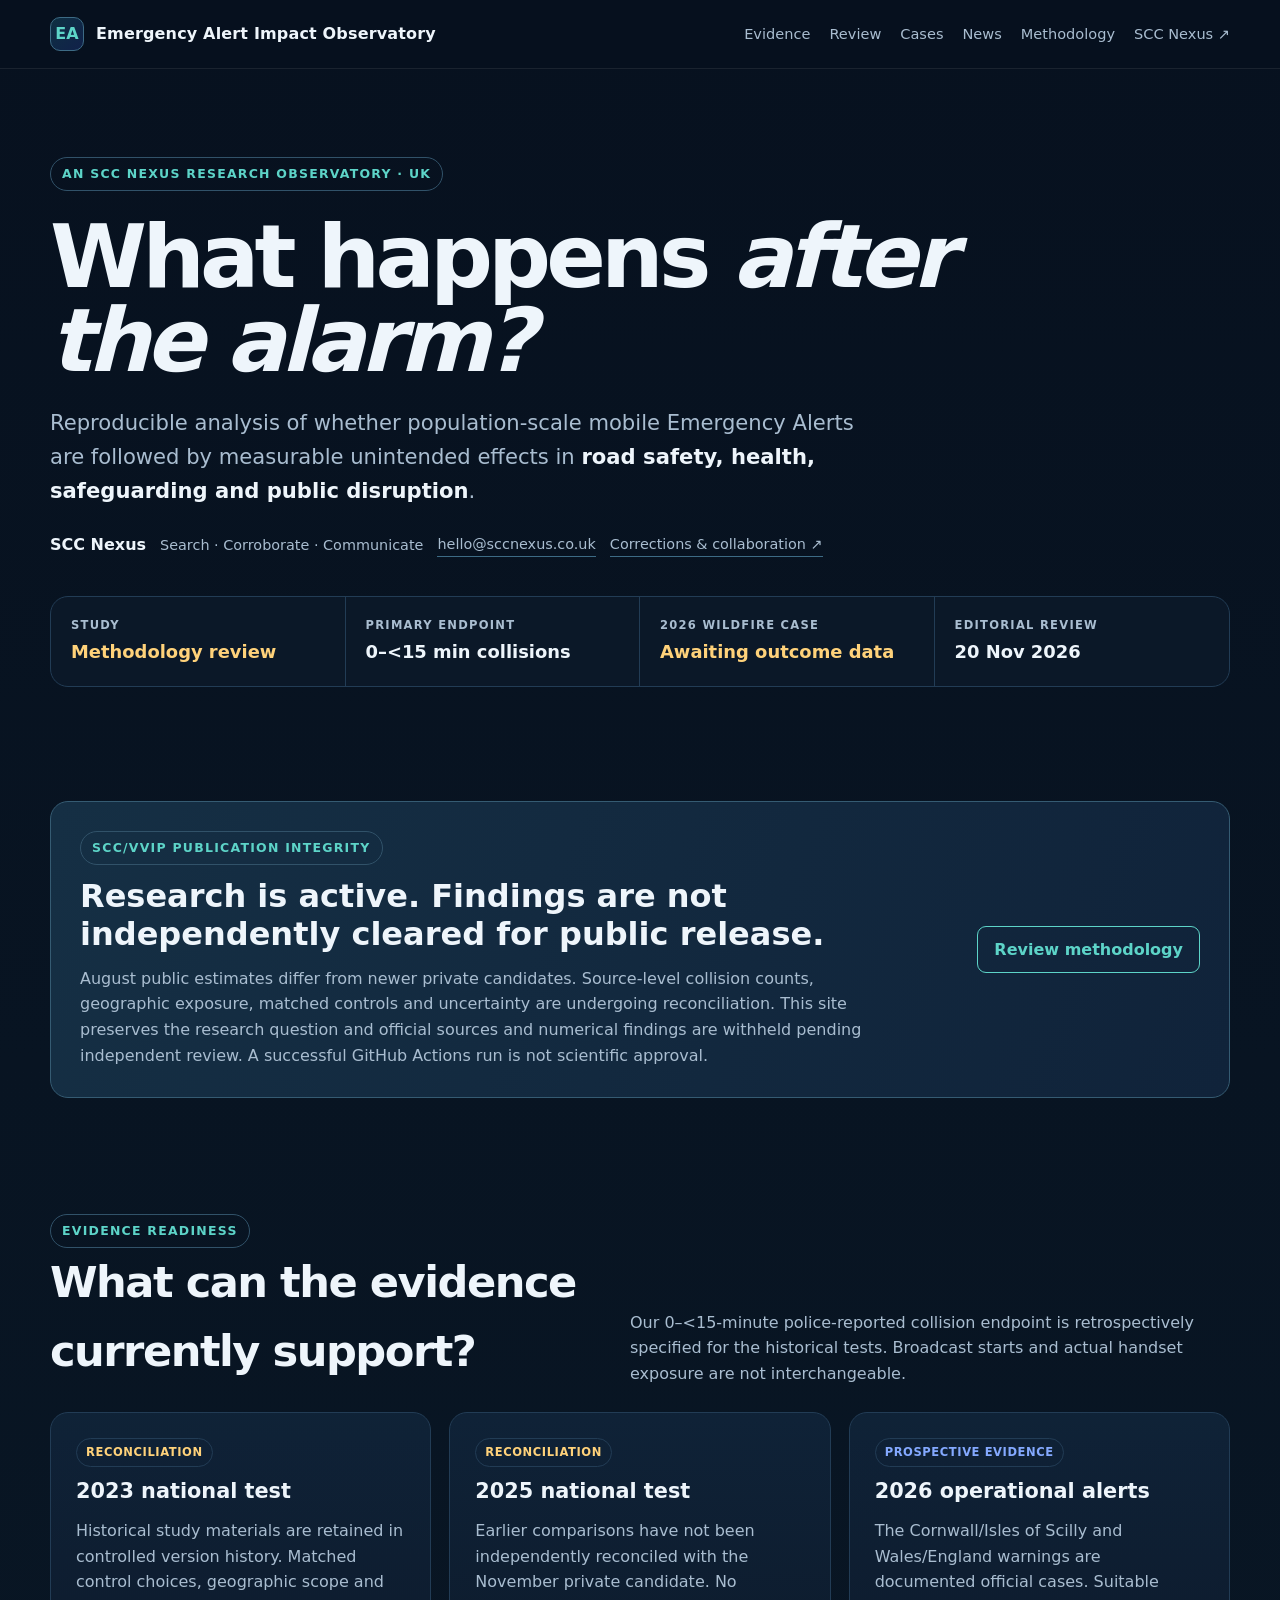
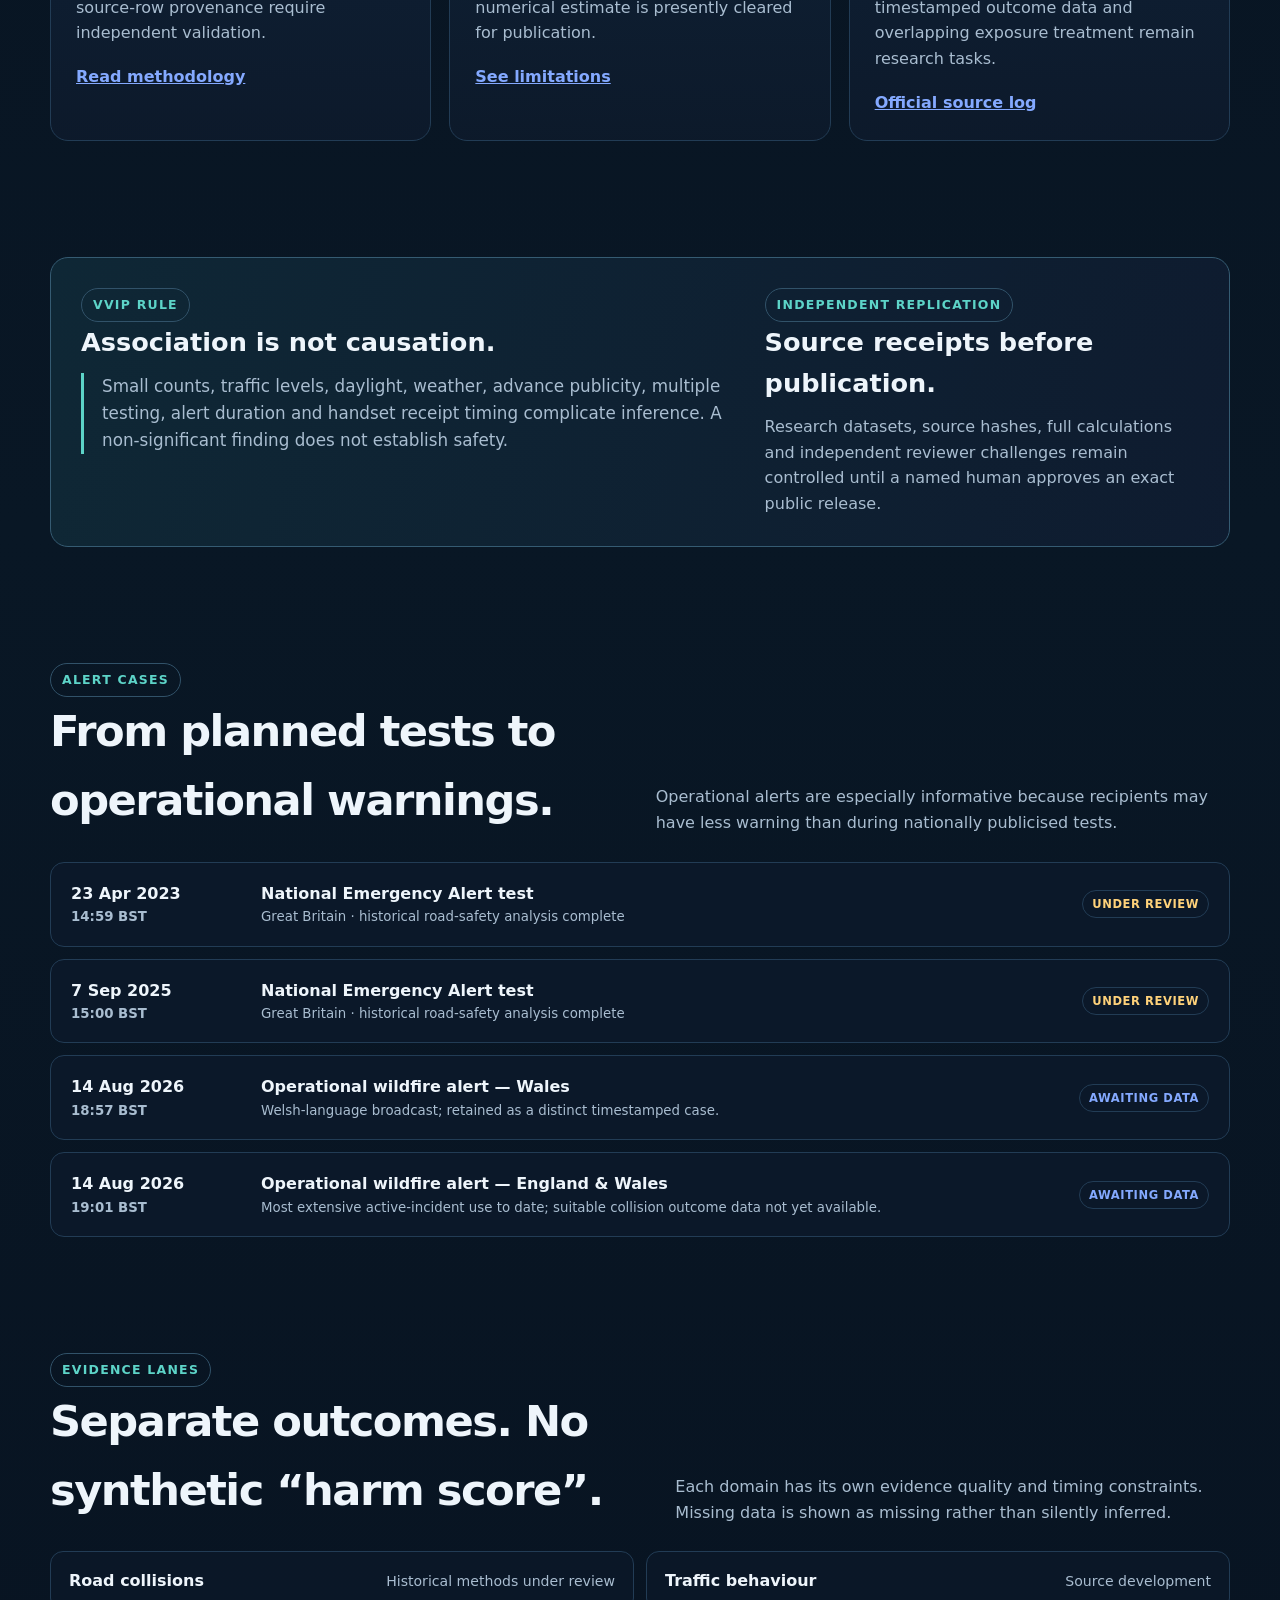
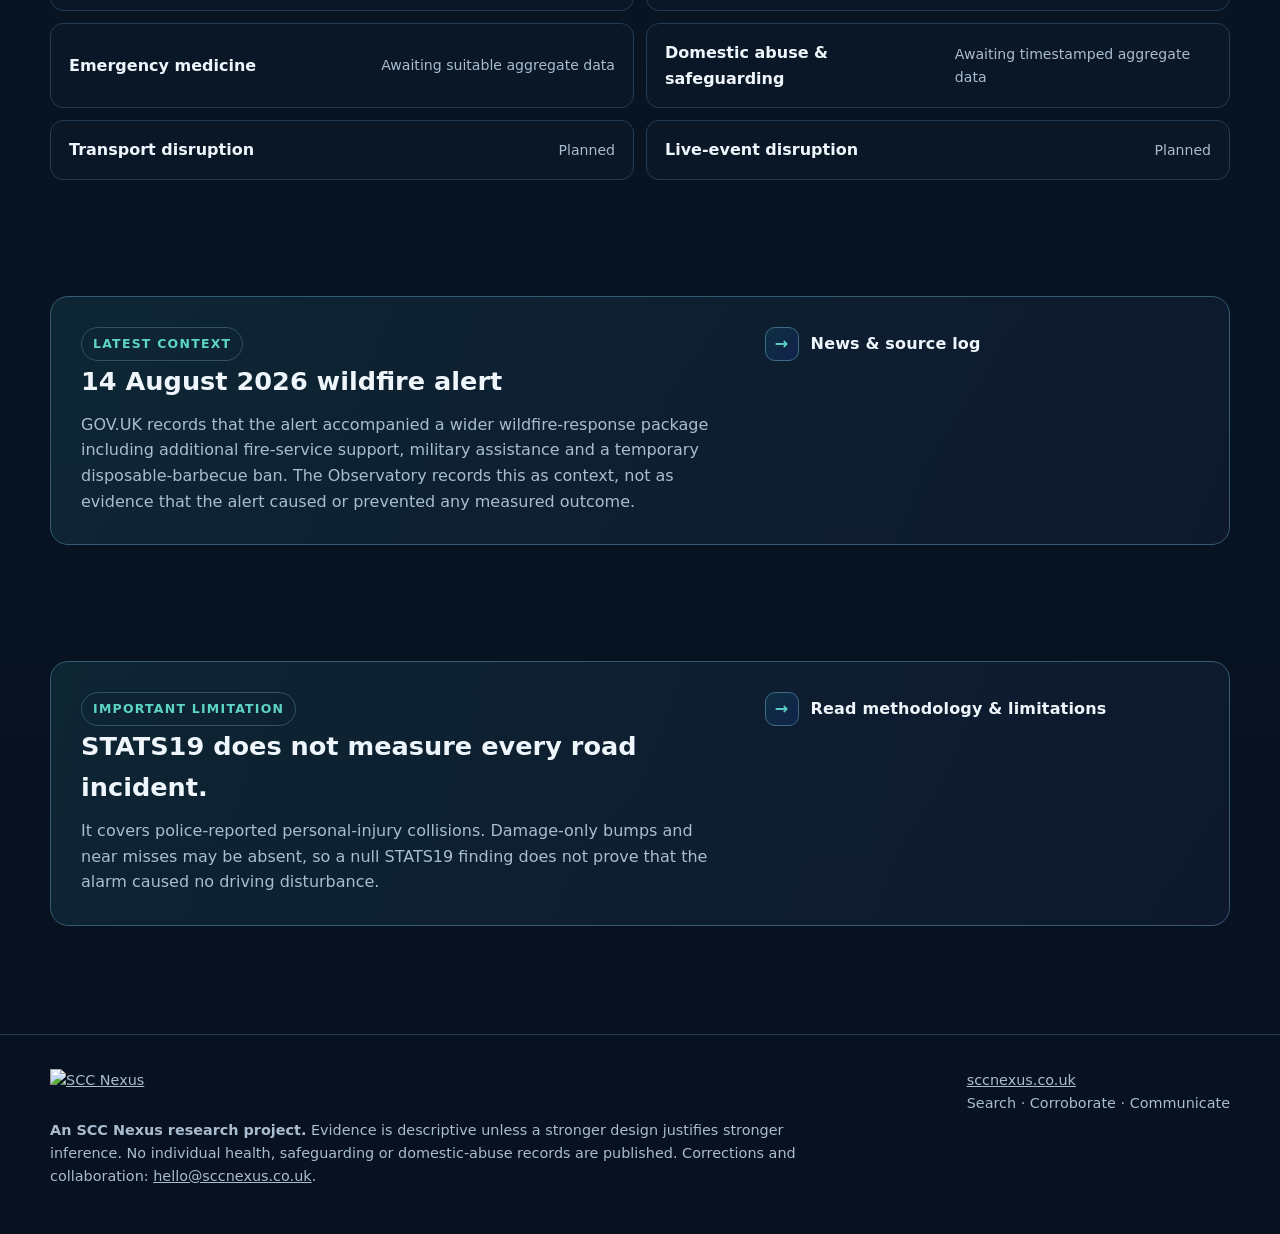
==== commit d7d154b0: "fix: make withheld-results notice explicit for public release guard" ====
--- a/index.html
+++ b/index.html
@@ -16,7 +16,7 @@
 <a class="skip" href="#site-main">Skip to main content</a><main id="site-main">
 <section class="hero"><div class="wrap"><span class="eyebrow">An SCC Nexus research observatory · UK</span><h1>What happens <em>after the alarm?</em></h1><p>Reproducible analysis of whether population-scale mobile Emergency Alerts are followed by measurable unintended effects in <strong>road safety, health, safeguarding and public disruption</strong>.</p><div class="affiliation"><strong>SCC Nexus</strong><span>Search · Corroborate · Communicate</span><a href="mailto:hello@sccnexus.co.uk">hello@sccnexus.co.uk</a><a href="https://sccnexus.co.uk/contact.html" target="_blank" rel="noopener">Corrections & collaboration ↗</a></div><div class="status-strip" aria-label="Study status"><div class="status-item"><div class="kicker">Study</div><div class="metric wait">Methodology review</div></div><div class="status-item"><div class="kicker">Primary endpoint</div><div class="metric">0–&lt;15 min collisions</div></div><div class="status-item"><div class="kicker">2026 wildfire case</div><div class="metric wait">Awaiting outcome data</div></div><div class="status-item"><div class="kicker">Editorial review</div><div class="metric" data-updated>20 Nov 2026</div></div></div></div></section>
 
-<section id="status"><div class="wrap"><div class="review-banner"><div><span class="eyebrow">SCC/VVIP publication integrity</span><h2>Research is active. Findings are not independently cleared for public release.</h2><p>August public estimates differ from newer private candidates. Source-level collision counts, geographic exposure, matched controls and uncertainty are undergoing reconciliation. This site preserves the research question and official sources without presenting unapproved numerical results. A successful GitHub Actions run is not scientific approval.</p></div><a class="outline-link" href="methodology.html">Review methodology</a></div></div></section>
+<section id="status"><div class="wrap"><div class="review-banner"><div><span class="eyebrow">SCC/VVIP publication integrity</span><h2>Research is active. Findings are not independently cleared for public release.</h2><p>August public estimates differ from newer private candidates. Source-level collision counts, geographic exposure, matched controls and uncertainty are undergoing reconciliation. This site preserves the research question and official sources and numerical findings are withheld pending independent review. A successful GitHub Actions run is not scientific approval.</p></div><a class="outline-link" href="methodology.html">Review methodology</a></div></div></section>
 <section id="evidence"><div class="wrap"><div class="section-head"><div><span class="eyebrow">Evidence readiness</span><h2>What can the evidence currently support?</h2></div><p>Our 0–&lt;15-minute police-reported collision endpoint is retrospectively specified for the historical tests. Broadcast starts and actual handset exposure are not interchangeable.</p></div><div class="grid">
 <article class="card"><span class="badge watch">Reconciliation</span><h3>2023 national test</h3><p>Historical study materials are retained in controlled version history. Matched control choices, geographic scope and source-row provenance require independent validation.</p><a class="card-link" href="methodology.html">Read methodology</a></article>
 <article class="card"><span class="badge watch">Reconciliation</span><h3>2025 national test</h3><p>Earlier comparisons have not been independently reconciled with the November private candidate. No numerical estimate is presently cleared for publication.</p><a class="card-link" href="methodology.html">See limitations</a></article>
